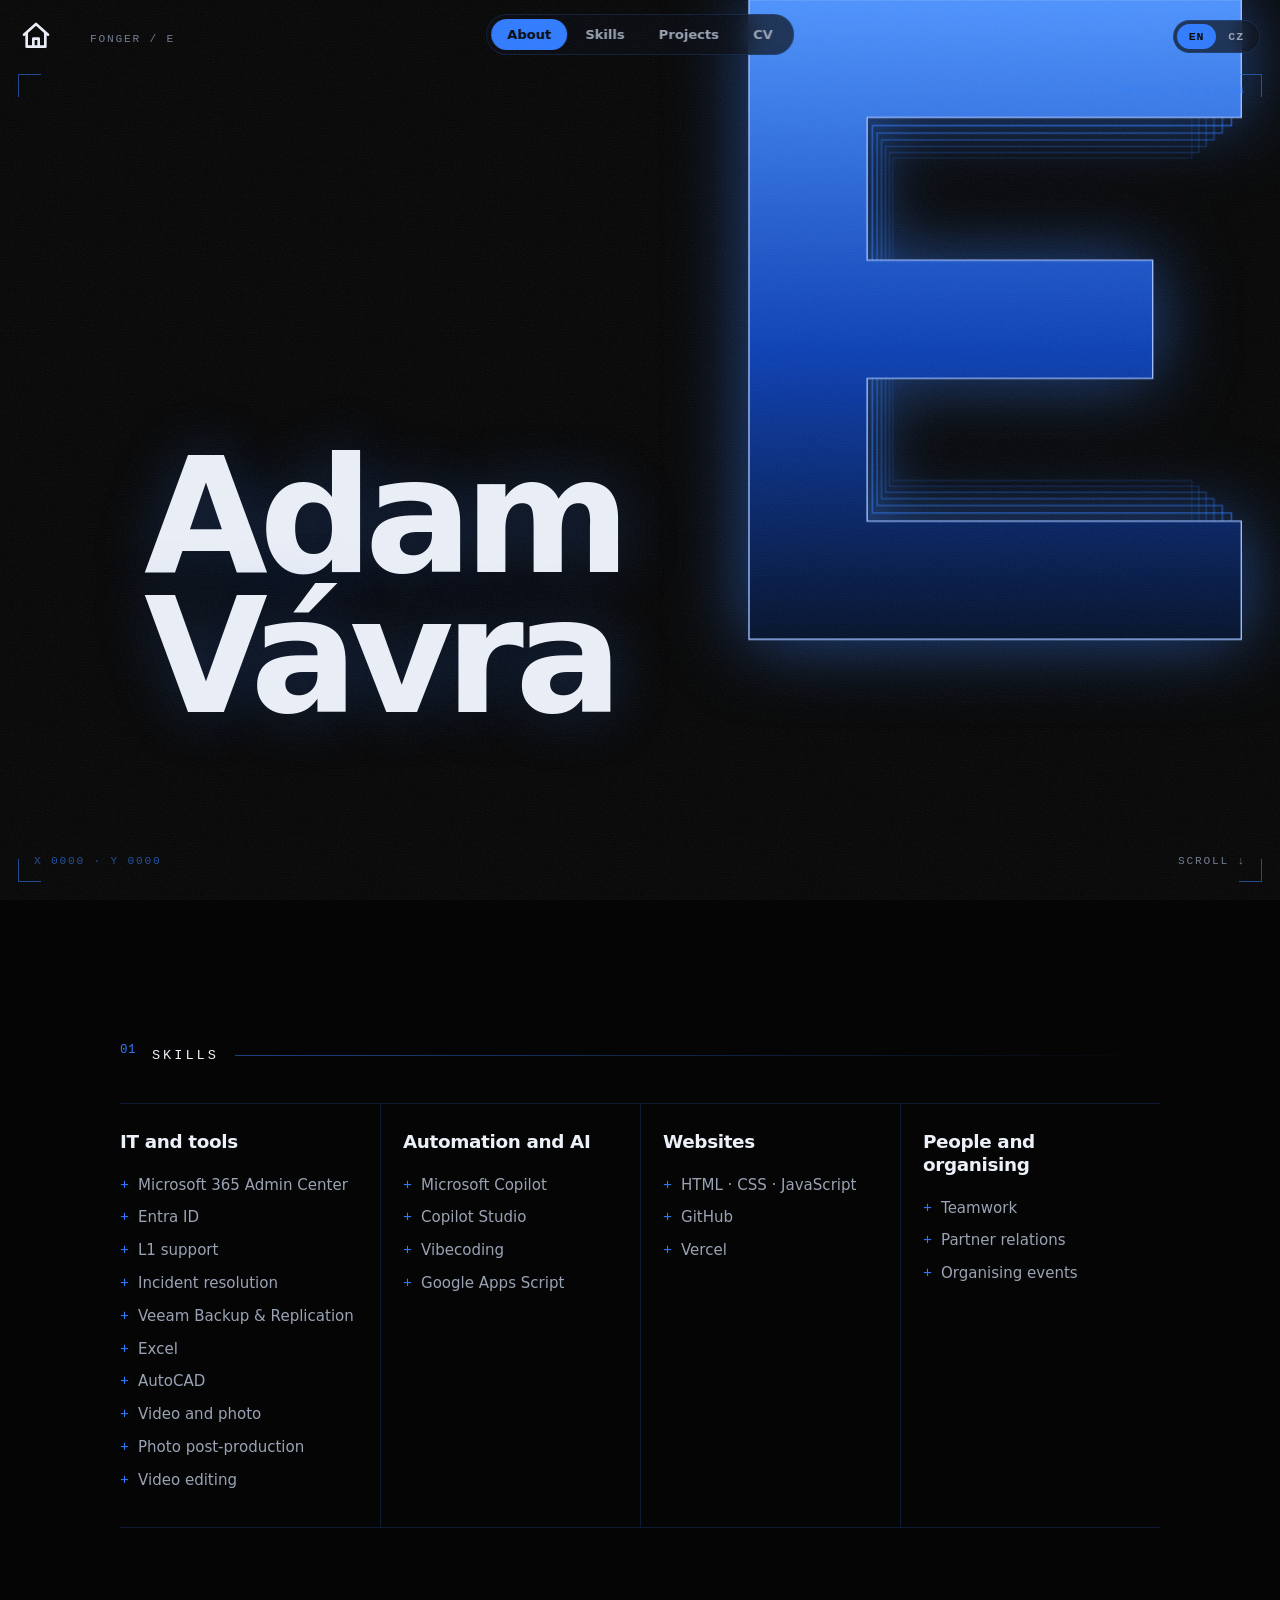
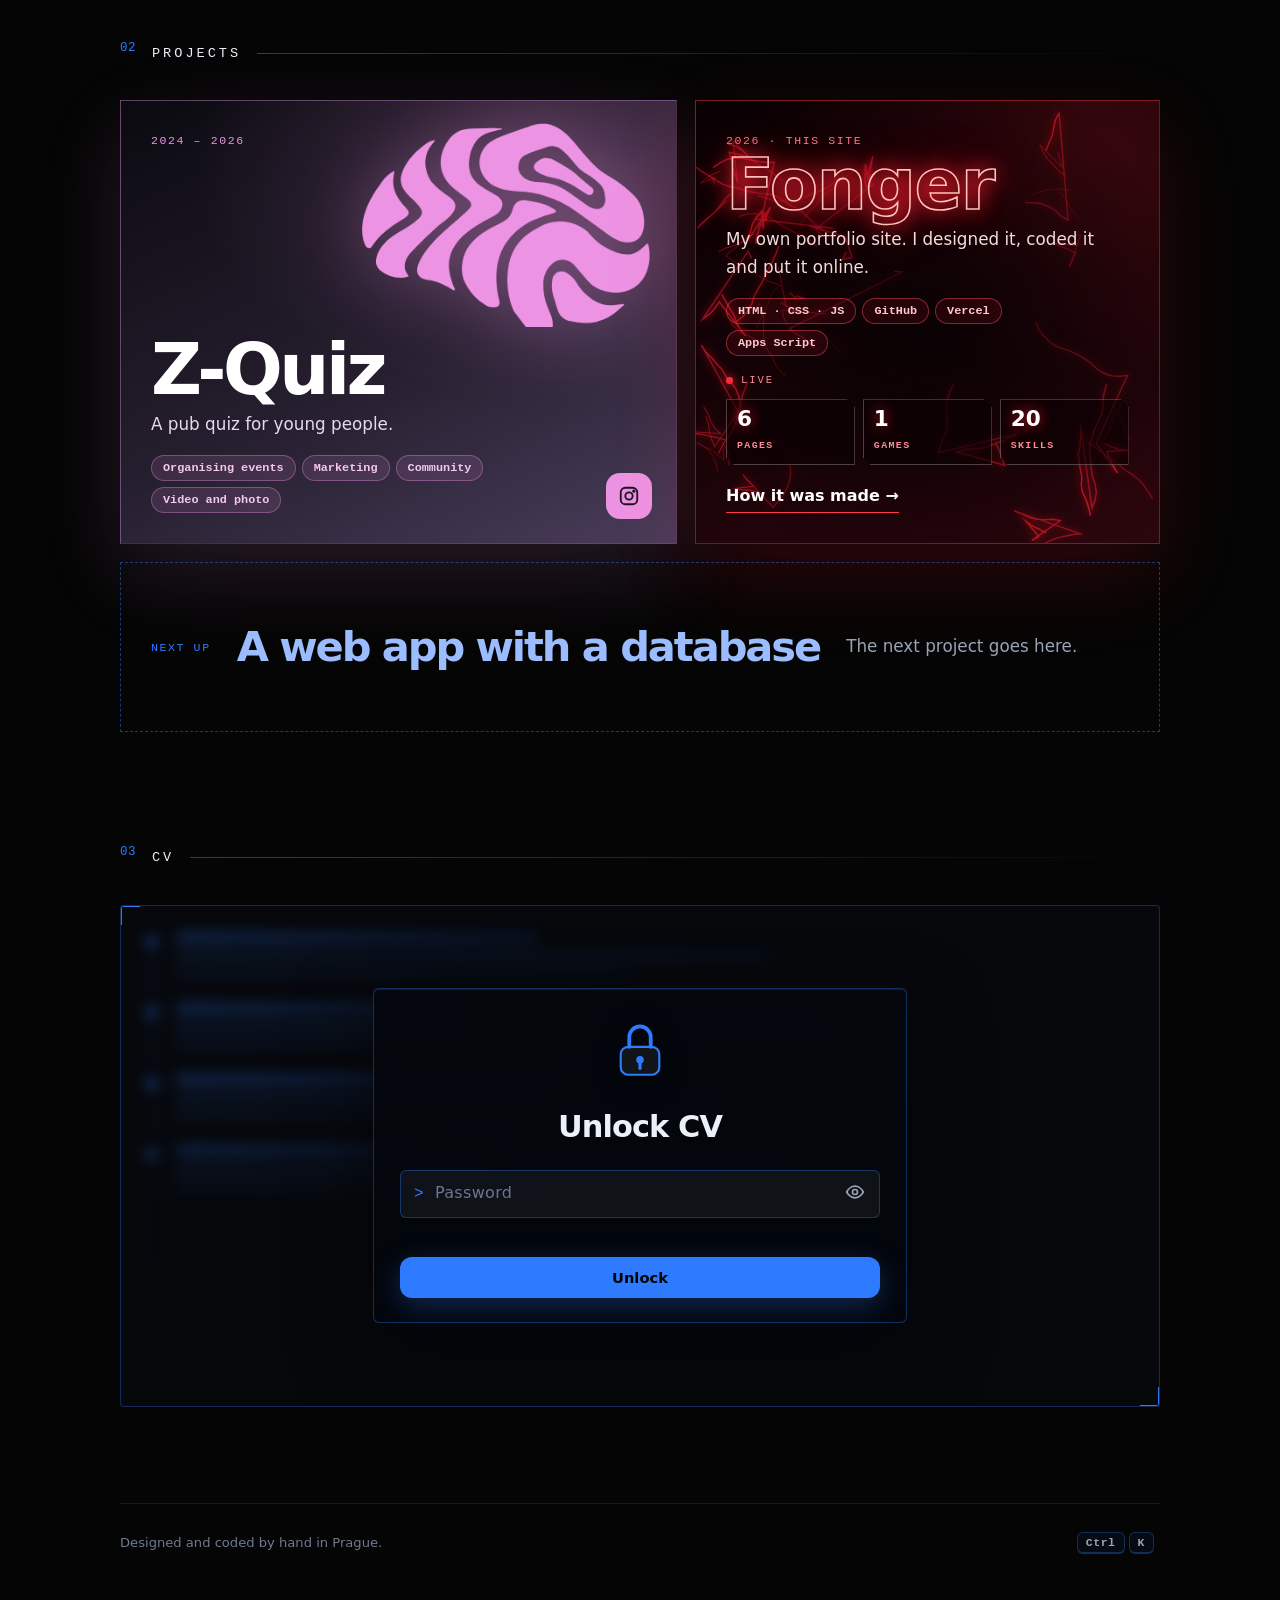
==== experience.html @ 76da3774 "Add files via upload" ====
<!DOCTYPE html>
<html lang="en" data-lang="en" data-title-en="Experience | Fonger" data-title-cs="Zkušenosti | Fonger">
<head>
  <meta charset="UTF-8">
  <meta name="viewport" content="width=device-width, initial-scale=1, viewport-fit=cover">
  <title>Experience | Fonger</title>
  <meta name="description" content="Adam Vávra: automation, websites and web apps.">
  <meta name="theme-color" content="#050505">
  <link rel="stylesheet" href="style.css">
  <link rel="stylesheet" href="experience.css">
  <link rel="stylesheet" href="home.css">
  <link rel="expect" href="#mark" blocking="render">
  <link rel="prefetch" href="project-fonger.html">
  <script src="transition.js"></script>
  <script>document.documentElement.classList.add('js');</script>
</head>
<body class="exp">
  <canvas id="bg" aria-hidden="true"></canvas>
  <div class="scan" aria-hidden="true"></div>
  <div class="cursor" id="cur" aria-hidden="true"></div>

  <!-- Značka vlevo nahoře: zpočátku domeček, po příchodu z hlavní stránky písmeno E -->
  <a class="home" id="mark" href="index.html" aria-label="Zpět na hlavní stránku">
    <svg viewBox="0 0 24 24" fill="none" stroke="currentColor" stroke-width="2" stroke-linecap="round" stroke-linejoin="round">
      <path d="M3 11l9-8 9 8"/>
      <path d="M5 10v10h14V10"/>
      <path d="M10 20v-6h4v6"/>
    </svg>
  </a>

  <div class="progress" id="progress"></div>

  <div class="lang" role="group" aria-label="Language / Jazyk">
    <button type="button" data-l="en" aria-pressed="true">EN</button>
    <button type="button" data-l="cs" aria-pressed="false">CZ</button>
  </div>

  <nav class="snav" aria-label="Sections">
    <a href="#about" class="on"><span lang="en">About</span><span lang="cs">O mně</span></a>
    <a href="#skills"><span lang="en">Skills</span><span lang="cs">Dovednosti</span></a>
    <a href="#projects"><span lang="en">Projects</span><span lang="cs">Projekty</span></a>
    <a href="#vault">CV</a>
  </nav>

  <!-- ===== Úvod na celou šířku ===== -->
  <header class="hero" id="about">
    <div class="E" id="E" aria-hidden="true">
      <svg class="f" viewBox="0 0 100 130"><defs><linearGradient id="eg" x1="0" y1="0" x2="0" y2="1"><stop offset="0" style="stop-color:var(--e1)"/><stop offset=".55" style="stop-color:var(--e2)"/><stop offset="1" style="stop-color:var(--e3)"/></linearGradient></defs><path d="M0 0H100V24H24V53H82V77H24V106H100V130H0Z"/></svg>
    </div>
    <i class="cn"></i><i class="cn"></i><i class="cn"></i><i class="cn"></i>
    <span class="hud mono t-l">FONGER / E</span>
    <span class="hud mono t-r" id="clock">PRAHA</span>
    <span class="hud mono b-l" id="coords">X 0000 · Y 0000</span>
    <span class="hud mono b-r"><span lang="en">scroll</span><span lang="cs">scroll</span> ↓</span>

    <div class="hero-text">
      <h1 class="name" id="name" aria-label="Adam Vávra">Adam Vávra</h1>
      <p class="say" id="say"><span lang="en">Getting into websites and web apps.</span><span lang="cs">Moje cesta k tvorbě webů a webových aplikací.</span></p>
    </div>
  </header>

  <main class="wrap">

    <!-- ===== Dovednosti ===== -->
    <section id="skills">
      <div class="sec-h rv"><span class="mono">01</span><h2 data-decode><span lang="en">Skills</span><span lang="cs">Dovednosti</span></h2></div>
      <div class="mods" id="mods">
        <article class="mod rv" data-g="it">
          <h3><span lang="en">IT and tools</span><span lang="cs">IT a nástroje</span></h3>
          <ul><li data-s="m365" tabindex="0" role="button">Microsoft 365 Admin Center</li><li data-s="entra" tabindex="0" role="button">Entra ID</li><li data-s="l1" tabindex="0" role="button"><span lang="en">L1 support</span><span lang="cs">Podpora L1</span></li><li data-s="incidents" tabindex="0" role="button"><span lang="en">Incident resolution</span><span lang="cs">Řešení incidentů</span></li><li data-s="veeam" tabindex="0" role="button">Veeam Backup &amp; Replication</li><li data-s="excel" tabindex="0" role="button">Excel</li><li data-s="autocad" tabindex="0" role="button">AutoCAD</li><li data-s="video" tabindex="0" role="button"><span lang="en">Video and photo</span><span lang="cs">Video a foto</span></li><li data-s="video" tabindex="0" role="button"><span lang="en">Photo post-production</span><span lang="cs">Postprodukce fotek</span></li><li data-s="video" tabindex="0" role="button"><span lang="en">Video editing</span><span lang="cs">Střih videí</span></li></ul>
        </article>
        <article class="mod rv" style="--d:.06s" data-g="auto">
          <h3><span lang="en">Automation and AI</span><span lang="cs">Automatizace a AI</span></h3>
          <ul><li data-s="copilot" tabindex="0" role="button">Microsoft Copilot</li><li data-s="studio" tabindex="0" role="button">Copilot Studio</li><li data-s="vibe" tabindex="0" role="button">Vibecoding</li><li data-s="gas" tabindex="0" role="button">Google Apps Script</li></ul>
        </article>
        <article class="mod rv" style="--d:.12s" data-g="web">
          <h3><span lang="en">Websites</span><span lang="cs">Weby</span></h3>
          <ul><li data-s="web" tabindex="0" role="button">HTML · CSS · JavaScript</li><li data-s="github" tabindex="0" role="button">GitHub</li><li data-s="vercel" tabindex="0" role="button">Vercel</li></ul>
        </article>
        <article class="mod rv" style="--d:.18s" data-g="people">
          <h3><span lang="en">People and organising</span><span lang="cs">Lidé a organizace</span></h3>
          <ul><li data-s="team" tabindex="0" role="button"><span lang="en">Teamwork</span><span lang="cs">Týmová spolupráce</span></li><li data-s="partners" tabindex="0" role="button"><span lang="en">Partner relations</span><span lang="cs">Jednání s partnery</span></li><li data-s="events" tabindex="0" role="button"><span lang="en">Organising events</span><span lang="cs">Organizace akcí</span></li></ul>
        </article>
      </div>
      <p class="lit-bar mono" id="litBar" hidden><span id="litName"></span> <button type="button" id="litOff"><span lang="en">clear</span><span lang="cs">zrušit</span></button></p>
    </section>

    <!-- ===== Projekty ===== -->
    <section id="projects">
      <div class="sec-h rv"><span class="mono">02</span><h2 data-decode><span lang="en">Projects</span><span lang="cs">Projekty</span></h2></div>
      <div class="tiles">

        <article class="tile zq rv" data-tilt data-s="team people events video">
          <img class="zq-brain" src="zq-brain.png" width="329" height="232" alt="" aria-hidden="true">
          <span class="tag mono">2024 – 2026</span>
          <h3>Z-Quiz</h3>
          <p><span lang="en">A pub quiz for young people.</span><span lang="cs">Pub kvíz pro mladé.</span></p>
          <ul class="mini"><li><span lang="en">Organising events</span><span lang="cs">Pořádání akcí</span></li><li>Marketing</li><li><span lang="en">Community</span><span lang="cs">Komunita</span></li><li><span lang="en">Video and photo</span><span lang="cs">Video a foto</span></li></ul>
          <a class="ig" href="https://www.instagram.com/z__quiz" target="_blank" rel="noopener" aria-label="Instagram @z__quiz">
            <svg viewBox="0 0 24 24" fill="none" stroke="currentColor" stroke-width="2" stroke-linecap="round" stroke-linejoin="round" aria-hidden="true"><rect x="3" y="3" width="18" height="18" rx="5"/><circle cx="12" cy="12" r="4"/><circle cx="17.3" cy="6.7" r=".8" fill="currentColor"/></svg>
          </a>
        </article>

        <article class="tile fg rv" style="--d:.08s" data-tilt data-s="vibe web github vercel gas">
          <span class="tag mono">2026 · <span lang="en">This site</span><span lang="cs">Tenhle web</span></span>
          <h3>Fonger</h3>
          <p><span lang="en">My own portfolio site. I designed it, coded it and put it online.</span><span lang="cs">Můj vlastní portfolio web. Navrhl jsem ho, napsal a nasadil sám.</span></p>
          <ul class="mini lite"><li>HTML · CSS · JS</li><li>GitHub</li><li>Vercel</li><li>Apps Script</li></ul>
          <div class="lv mono">live</div>
          <div class="stats" id="stats">
            <div><b data-n="6">6</b><span><span lang="en">pages</span><span lang="cs">stránky</span></span></div>
            <div><b data-n="1">1</b><span><span lang="en">games</span><span lang="cs">hry</span></span></div>
            <div><b id="st-skills" data-n="0">0</b><span><span lang="en">skills</span><span lang="cs">dovednosti</span></span></div>
          </div>
          <div class="links">
            <a href="project-fonger.html"><span lang="en">How it was made</span><span lang="cs">Jak vznikl</span> →</a>
          </div>
        </article>

        <article class="tile next rv" style="--d:.14s" id="next">
          <span class="tag mono"><span lang="en">Next up</span><span lang="cs">Další na řadě</span></span>
          <h3 class="roll" id="roll" aria-live="off">…</h3>
          <p><span lang="en">The next project goes here.</span><span lang="cs">Tady bude další projekt.</span></p>
        </article>
      </div>
    </section>

    <!-- ===== Praxe a vzdělání (zamčeno) ===== -->
    <section id="vault">
      <div class="sec-h rv"><span class="mono">03</span><h2 data-decode>CV</h2></div>
      <div class="vault-wrap">
        <div class="locked rv" id="locked">
          <div class="ghost" aria-hidden="true">
            <div class="g-row"><b style="width:38%"></b><b style="width:62%"></b><b style="width:48%"></b></div>
            <div class="g-row"><b style="width:30%"></b><b style="width:70%"></b><b style="width:55%"></b></div>
            <div class="g-row"><b style="width:42%"></b><b style="width:58%"></b><b style="width:36%"></b></div>
            <div class="g-row"><b style="width:34%"></b><b style="width:66%"></b><b style="width:50%"></b></div>
          </div>

          <form class="gate" id="gate" autocomplete="off">
            <svg class="lock" id="lock" viewBox="0 0 48 56" aria-hidden="true">
              <path class="shackle" d="M14 26V17a10 10 0 0 1 20 0v9" fill="none" stroke="currentColor" stroke-width="3.5" stroke-linecap="round"/>
              <rect x="6" y="26" width="36" height="26" rx="7" fill="rgba(255,255,255,.06)" stroke="currentColor" stroke-width="2"/>
              <circle cx="24" cy="38" r="3.5" fill="currentColor"/>
              <path d="M24 40v6" stroke="currentColor" stroke-width="3" stroke-linecap="round"/>
            </svg>
            <h3><span lang="en">Unlock CV</span><span lang="cs">Odemknout CV</span></h3>
            <div class="field">
              <span class="prompt mono" aria-hidden="true">&gt;</span>
              <label for="pw" style="position:absolute;left:-9999px"><span lang="en">Password</span><span lang="cs">Heslo</span></label>
              <input id="pw" name="pw" type="password" autocapitalize="off" autocorrect="off" spellcheck="false" placeholder="Password" data-ph-en="Password" data-ph-cs="Heslo" required>
              <button class="eye" id="eye" type="button" aria-label="Show password">
                <svg viewBox="0 0 24 24" fill="none" stroke="currentColor" stroke-width="2" stroke-linecap="round" stroke-linejoin="round"><path d="M2 12s3.6-7 10-7 10 7 10 7-3.6 7-10 7S2 12 2 12z"/><circle cx="12" cy="12" r="3"/></svg>
              </button>
            </div>
            <p class="err" id="err" role="alert" aria-live="assertive"></p>
            <button class="btn primary" id="go" type="submit"><span><span lang="en">Unlock</span><span lang="cs">Odemknout</span></span></button>
            <pre class="stream mono" id="stream" aria-hidden="true"></pre>
          </form>
        </div>
        <div id="open" hidden></div>
      </div>
    </section>

    <footer>
      <span><span lang="en">Designed and coded by hand in Prague.</span><span lang="cs">Navrženo a napsáno ručně v Praze.</span></span>
      <button class="kbd-hint mono" id="palOpen" type="button" aria-label="Command menu"><kbd>Ctrl</kbd><kbd>K</kbd></button>
    </footer>
  </main>

  <!-- Příkazová paleta (Ctrl+K nebo /) -->
  <div class="pal" id="pal" hidden role="dialog" aria-modal="true" aria-label="Command menu">
    <div class="pal-box">
      <div class="pal-in"><span class="mono">&gt;</span><input id="palIn" type="text" autocomplete="off" spellcheck="false" placeholder="Type a command…" data-ph-en="Type a command…" data-ph-cs="Napiš příkaz…"><kbd>esc</kbd></div>
      <ul id="palList" role="listbox"></ul>
    </div>
  </div>
  <div class="toast" id="toast" role="status" aria-live="polite"></div>

  <script src="experience.js"></script>
  <script src="vault.js"></script>
  <script src="home.js"></script>
</body>
</html>
---- style.css ----
/* Barvy celého webu. Změníš je tady a změní se na všech stránkách */
:root {
  --bg: #060606;        /* téměř černé pozadí */
  --bg-2: #1a0b0d;      /* tmavě rudý střed pozadí */
  --ink: #e9e6e4;       /* hlavní barva textu: teplá šedobílá */
  --ink-2: #2a2426;     /* tmavá šedá (stíny) */
  --accent: #ffffff;    /* nejsvětlejší odstín pro odkazy a zvýraznění */

  /* Barva značky (písmene) vlevo nahoře na podstránkách. Každá stránka si ji přepíše:
     url(#fx-red) červená, url(#fx-pink) růžová, url(#fx-blue) modrá */
  --mark-fill: url(#fx-red);
  --mark-glow: 255, 60, 60;
  --mark-edge: #3a0509;
  --gl-hue: 0deg;       /* o kolik se při glitch přechodu posune odstín */
}

/* Zapne plynulé přechody mezi stránkami (kdo má vypnuté animace, nic neuvidí) */
@media (prefers-reduced-motion: no-preference) {
  @view-transition {
    navigation: auto;
  }
}

body {
  margin: 0;
  min-height: 100vh;
  display: grid;
  place-items: center;
  background-color: var(--bg);
  background-image: radial-gradient(circle at 50% 40%, var(--bg-2), var(--bg) 70%);
  color: var(--ink);
  font-family: system-ui, sans-serif;
  text-align: center;
}

/* ---------- Pozadí: mráčky ve čtyřech vrstvách (vloží je transition.js) ---------- */
.mist {
  position: fixed;
  inset: 0;
  z-index: -1;
  overflow: hidden;
  pointer-events: none;
}

/* Jedna vrstva je dvakrát tak široká než obrazovka a plave zleva doprava.
   Uvnitř jsou dvě stejné poloviny, takže se pohyb nikdy nepřetrhne. */
.mist .layer {
  position: absolute;
  top: 0;
  left: 0;
  width: 200vw;
  height: 100%;
  opacity: var(--o);                  /* průhlednost celé vrstvy */
  will-change: transform;
  animation: slide var(--t) linear infinite;
}

.mist .set {
  position: absolute;
  top: 0;
  width: 100vw;
  height: 100%;
}
.mist .set:nth-child(1) { left: 0; }
.mist .set:nth-child(2) { left: 100vw; }

@keyframes slide {
  from { transform: translateX(-100vw); }
  to   { transform: translateX(0); }
}

/* Jeden mráček. Polohu, velikost a odstín mu nastaví transition.js */
.mist .cloud {
  position: absolute;
  left: var(--x);
  top: var(--y);
  width: var(--w);
  height: auto;
  overflow: visible;
  stroke-width: var(--sw, 1);         /* tloušťka obrysu */
  stroke-opacity: 0.8;
}

/* Pět odstínů jedné ocelové šedomodré */
.mist .cloud.c0 { fill: url(#cg0); stroke: #c9d3ea; }
.mist .cloud.c1 { fill: url(#cg1); stroke: #9fb4d9; }
.mist .cloud.c2 { fill: url(#cg2); stroke: #8aa0c8; }
.mist .cloud.c3 { fill: url(#cg3); stroke: #b4c0dc; }
.mist .cloud.c4 { fill: url(#cg4); stroke: #7e92bd; }

/* Ztmavení okrajů, ať pozornost zůstane uprostřed */
.mist::after {
  content: "";
  position: absolute;
  inset: 0;
  background: radial-gradient(ellipse at 50% 45%, transparent 30%, rgba(2, 4, 10, 0.65) 100%);
}

/* Jemné zrno přes celý web, to dělá matný dojem */
body::before {
  content: "";
  position: fixed;
  inset: 0;
  z-index: 100;
  pointer-events: none;
  opacity: 0.08;
  background-image: url("data:image/svg+xml,%3Csvg xmlns='http://www.w3.org/2000/svg' width='220' height='220'%3E%3Cfilter id='n'%3E%3CfeTurbulence type='fractalNoise' baseFrequency='.85' numOctaves='2' stitchTiles='stitch'/%3E%3CfeColorMatrix type='saturate' values='0'/%3E%3C/filter%3E%3Crect width='100%25' height='100%25' filter='url(%23n)'/%3E%3C/svg%3E");
}

@keyframes fadeIn {
  from { opacity: 0; }
  to   { opacity: 1; }
}

/* Nadpisy: stříbrný chromový přechod s jemným stínem */
.riso {
  background-image: linear-gradient(180deg, #ffffff 0%, #c4c8d8 50%, #6f7590 100%);
  -webkit-background-clip: text;
  background-clip: text;
  color: transparent;
  filter: drop-shadow(0 0.12em 0.18em rgba(0, 0, 0, 0.6));
}

/* Značka vlevo nahoře na podstránkách. Zpočátku domeček,
   po příchodu z hlavní stránky písmeno, které jsi kliknul */
.home {
  position: fixed;
  top: 20px;
  left: 20px;
  z-index: 10;
  display: block;
  width: 32px;
  height: 32px;
  color: var(--ink);
  transition: transform 0.2s ease, color 0.2s ease;
  view-transition-name: letter;      /* díky tomu se písmeno z hlavní stránky přesune sem */
}

.home.is-letter {
  width: 28px;
  height: 40px;
  filter: drop-shadow(0 0 8px rgba(var(--mark-glow), 0.55));
}

.home:hover,
.home:focus-visible {
  color: var(--accent);
  transform: scale(1.12);
  outline: none;
}

.home svg {
  display: block;
  width: 100%;
  height: 100%;
  overflow: visible;
}

/* Z domečku se stane stejné 3D písmeno jako na hlavní stránce, v barvě té stránky */
.home.is-letter svg {
  fill: none;
  stroke: none;
  /* tvrdé stíny dolů doprava = tloušťka písmene */
  filter: drop-shadow(1px 1px 0 var(--mark-edge)) drop-shadow(2px 2px 0 var(--mark-edge)) drop-shadow(3px 3px 0 #000);
}

.home.is-letter path {
  fill: var(--mark-fill, url(#fx-red));
  stroke: rgba(255, 255, 255, 0.55);
  stroke-width: 1px;
  vector-effect: non-scaling-stroke;
}

/* Jak se přechody animují */
::view-transition-old(root),
::view-transition-new(root) {
  animation-duration: 0.45s;
  animation-timing-function: ease;
}

::view-transition-group(letter) {
  animation-duration: 0.75s;
  animation-timing-function: cubic-bezier(0.65, 0, 0.2, 1);
}

/* ---------- Glitch jen kolem písmene, které letí do rohu ----------
   Písmeno nejdřív chvíli "glitchuje" na místě (červená přeblikává do barvy cíle,
   kolem jsou posunuté barevné okraje a pruhy), pak odletí do rohu. Zbytek stránky se nehýbe. */
@media (prefers-reduced-motion: no-preference) {
    /* Stránka se prolne až po glitchi písmene, ať se glitch neodehrává přes obsah nové stránky */
  html[data-vt="game"]::view-transition-old(root),
  html[data-vt="game"]::view-transition-new(root),
  html[data-vt="experience"]::view-transition-old(root),
  html[data-vt="experience"]::view-transition-new(root) {
    animation-delay: 0.5s;
    animation-fill-mode: both;
  }
  html[data-vt="game"]::view-transition-group(letter),
  html[data-vt="experience"]::view-transition-group(letter) {
    animation-duration: 0.75s;
    animation-delay: 0.5s;
  }
  html[data-vt="game"]::view-transition-image-pair(letter),
  html[data-vt="experience"]::view-transition-image-pair(letter) {
    animation: gl-pair 1.25s step-end both;
  }
  html[data-vt="game"]::view-transition-old(letter),
  html[data-vt="experience"]::view-transition-old(letter) {
    animation: gl-old 1.25s step-end both;
    mix-blend-mode: normal;
  }
  html[data-vt="game"]::view-transition-new(letter),
  html[data-vt="experience"]::view-transition-new(letter) {
    animation: gl-new 1.25s step-end both;
    mix-blend-mode: normal;
  }
}

/* Chvění, pruhy a rozdělené barvy (azurová + purpurová) okolo písmene */
@keyframes gl-pair {
  0%   { transform: none; filter: none; clip-path: none; }
  4%   { transform: translate(-14px, 2px); clip-path: inset(0 0 55% 0);
         filter: drop-shadow(11px 0 0 rgba(0,255,255,.85)) drop-shadow(-11px 0 0 rgba(255,0,110,.85)); }
  9%   { transform: translate(16px, -3px); clip-path: inset(38% 0 20% 0);
         filter: drop-shadow(-12px 0 0 rgba(0,255,255,.85)) drop-shadow(12px 0 0 rgba(255,0,110,.85)); }
  14%  { transform: translate(-10px, 0); clip-path: inset(70% 0 0 0);
         filter: drop-shadow(9px 0 0 rgba(0,255,255,.85)) drop-shadow(-9px 0 0 rgba(255,0,110,.85)); }
  19%  { transform: translate(12px, 2px) skewX(-9deg); clip-path: none;
         filter: drop-shadow(-10px 0 0 rgba(0,255,255,.8)) drop-shadow(10px 0 0 rgba(255,0,110,.8)); }
  25%  { transform: translate(-8px, -2px); clip-path: inset(0 0 0 42%);
         filter: drop-shadow(8px 0 0 rgba(0,255,255,.8)) drop-shadow(-8px 0 0 rgba(255,0,110,.8)); }
  31%  { transform: translate(7px, 1px); clip-path: inset(20% 0 48% 0);
         filter: drop-shadow(-8px 0 0 rgba(0,255,255,.75)) drop-shadow(8px 0 0 rgba(255,0,110,.75)); }
  38%  { transform: translate(-5px, 0); clip-path: none;
         filter: drop-shadow(6px 0 0 rgba(0,255,255,.7)) drop-shadow(-6px 0 0 rgba(255,0,110,.7)); }
  46%  { transform: translate(4px, 0); clip-path: inset(55% 0 0 0);
         filter: drop-shadow(-5px 0 0 rgba(0,255,255,.6)) drop-shadow(5px 0 0 rgba(255,0,110,.6)); }
  55%  { transform: none; clip-path: none;
         filter: drop-shadow(4px 0 0 rgba(0,255,255,.5)) drop-shadow(-4px 0 0 rgba(255,0,110,.5)); }
  75%  { transform: none; filter: drop-shadow(2px 0 0 rgba(0,255,255,.35)) drop-shadow(-2px 0 0 rgba(255,0,110,.35)); }
  100% { transform: none; filter: none; clip-path: none; }
}

/* Barva uvnitř písmene přeskakuje mezi červenou (stará) a cílovou (nová) a nakonec zůstane cílová */
@keyframes gl-old {
  0%   { opacity: 1; }
  8%   { opacity: 0; }
  16%  { opacity: 1; }
  24%  { opacity: 0; }
  32%  { opacity: 1; }
  38%  { opacity: 0; }
  100% { opacity: 0; }
}

@keyframes gl-new {
  0%   { opacity: 0; }
  8%   { opacity: 1; }
  16%  { opacity: 0; }
  24%  { opacity: 1; }
  32%  { opacity: 0; }
  38%  { opacity: 1; }
  100% { opacity: 1; }
}

/* Kdo má v systému vypnuté animace, nic se nehýbe (mráčky stojí na svých místech) */
@media (prefers-reduced-motion: reduce) {
  *, *::before, *::after {
    animation-duration: 0.01ms !important;
    animation-delay: 0s !important;
    transition-duration: 0.01ms !important;
  }

  .mist .layer {
    animation: none !important;
    transform: translateX(-100vw);
  }
}

/* G: starý (červený) snímek přeblikává do růžové, malé nové písmeno se objeví až při letu */
@keyframes gl-old-g {
  0%   { opacity: 1; filter: none; }
  8%   { opacity: 1; filter: hue-rotate(-38deg) saturate(1.3); }
  16%  { opacity: 1; filter: none; }
  24%  { opacity: 1; filter: hue-rotate(-38deg) saturate(1.3); }
  32%  { opacity: 1; filter: none; }
  40%  { opacity: 1; filter: hue-rotate(-38deg) saturate(1.3); }
  75%  { opacity: 1; filter: hue-rotate(-38deg) saturate(1.3); }
  100% { opacity: 0; filter: hue-rotate(-38deg) saturate(1.3); }
}
@keyframes gl-new-g {
  0%   { opacity: 0; }
  75%  { opacity: 1; }
  100% { opacity: 1; }
}
@media (prefers-reduced-motion: no-preference) {
  html[data-vt="game"]::view-transition-old(letter) { animation: gl-old-g 1.25s step-end both; }
  html[data-vt="game"]::view-transition-new(letter) { animation: gl-new-g 1.25s step-end both; }
}
---- experience.css ----
/* ==========================================================
   experience.css: společný vzhled stránky Experience
   a jejích podstránek. Barvy (--bg, --ink, --accent)
   zůstávají ve style.css, tady jsou jen věci navíc.
   ========================================================== */

/* ---------- Základ ---------- */
body.exp {
  display: block;
  place-items: normal;
  text-align: left;
  line-height: 1.65;
  -webkit-font-smoothing: antialiased;
  background-attachment: fixed;
}
html { background: var(--bg); scroll-behavior: smooth; }
@media (prefers-reduced-motion: reduce) { html { scroll-behavior: auto; } }

:root {
  --muted: #9aa4bd;
  --faint: #7f8aa6;
  --line: rgba(190, 205, 240, 0.14);
  --glass: rgba(16, 22, 36, 0.62);
  --blue: #b9c8ff;
  --green: #8fe3b0;
  --rose: #ff9fb6;
  --mono: ui-monospace, "SF Mono", "Cascadia Mono", Menlo, Consolas, monospace;
}

/* Přepínač jazyka schová druhý jazyk */
html[data-lang="en"] [lang="cs"],
html[data-lang="cs"] [lang="en"] { display: none !important; }
[hidden] { display: none !important; }

.wrap { max-width: 1040px; margin: 0 auto; padding: 112px 24px 72px; }
.wrap.narrow { max-width: 860px; padding-top: 104px; }
.mono { font-family: var(--mono); letter-spacing: 0.04em; }
a { color: var(--accent); }
:focus-visible { outline: 2px solid var(--blue); outline-offset: 3px; border-radius: 6px; }

@media (max-width: 900px) { .wrap { padding-top: 132px; } .wrap.narrow { padding-top: 96px; } }
@media (max-width: 560px) { .wrap { padding-left: 18px; padding-right: 18px; } }

/* ---------- Horní lišta: ukazatel čtení, jazyk, navigace ---------- */
.progress {
  position: fixed; inset: 0 0 auto 0; height: 2px; z-index: 50;
  transform-origin: 0 50%; transform: scaleX(0);
  background: linear-gradient(90deg, #8fd3ff, #b9a4ff, #ff9fd2);
}
.lang {
  position: fixed; top: 20px; right: 20px; z-index: 30; display: flex; padding: 3px; border-radius: 999px;
  background: var(--glass); border: 1px solid var(--line);
  backdrop-filter: blur(10px); -webkit-backdrop-filter: blur(10px);
}
.lang button {
  font: 600 0.72rem var(--mono); letter-spacing: 0.08em; color: var(--muted); background: none; border: 0;
  cursor: pointer; padding: 6px 12px; border-radius: 999px; transition: color .2s, background .2s;
}
.lang button[aria-pressed="true"] { color: #0a0e18; background: #e8ecf8; }

.snav {
  position: fixed; top: 14px; left: 50%; transform: translateX(-50%); z-index: 30;
  display: flex; gap: 2px; padding: 4px; border-radius: 999px;
  background: var(--glass); border: 1px solid var(--line);
  backdrop-filter: blur(12px); -webkit-backdrop-filter: blur(12px);
}
.snav a {
  font: 600 .82rem system-ui, sans-serif; color: var(--muted); text-decoration: none; white-space: nowrap;
  padding: 8px 16px; border-radius: 999px; transition: color .2s, background .2s;
}
.snav a:hover { color: #fff; }
.snav a.on { color: #0a0e18; background: #e8ecf8; }
@media (max-width: 900px) {
  .snav { top: 66px; max-width: calc(100% - 28px); overflow-x: auto; scrollbar-width: none; }
  .snav::-webkit-scrollbar { display: none; }
  .snav a { padding: 7px 14px; font-size: .8rem; }
}

/* Odkaz zpět na podstránkách */
.crumb { display: inline-flex; align-items: center; gap: 8px; margin-bottom: 28px; color: var(--muted); text-decoration: none; font: 600 .85rem system-ui, sans-serif; }
.crumb:hover { color: #fff; }

/* ---------- Odhalení při scrollu ---------- */
.js .rv { opacity: 0; transform: translateY(18px); transition: opacity .7s ease, transform .7s cubic-bezier(.2,.7,.2,1); transition-delay: var(--d, 0s); }
.js .rv.in { opacity: 1; transform: none; }
@media (prefers-reduced-motion: reduce) { .js .rv { opacity: 1; transform: none; transition: none; } }

/* ---------- Karty ---------- */
.card {
  position: relative; background: var(--glass); border-radius: 18px; padding: 24px; overflow: hidden;
  backdrop-filter: blur(10px); -webkit-backdrop-filter: blur(10px);
}
.card::before {
  content: ""; position: absolute; inset: 0; border-radius: inherit; padding: 1px; pointer-events: none;
  background: linear-gradient(140deg, rgba(255,255,255,.28), rgba(255,255,255,.05) 40%, rgba(150,180,255,.18) 75%, rgba(255,160,210,.16));
  -webkit-mask: linear-gradient(#000 0 0) content-box, linear-gradient(#000 0 0);
  -webkit-mask-composite: xor;
  mask: linear-gradient(#000 0 0) content-box, linear-gradient(#000 0 0);
  mask-composite: exclude;
}
.card::after {
  content: ""; position: absolute; inset: 0; pointer-events: none; opacity: 0; transition: opacity .3s;
  background: radial-gradient(260px circle at var(--mx, 50%) var(--my, 0%), rgba(190,210,255,.12), transparent 70%);
}
.card:hover::after { opacity: 1; }

/* ---------- Tlačítka a štítky ---------- */
.btn {
  display: inline-flex; align-items: center; justify-content: center; gap: 9px; cursor: pointer;
  font: 700 .92rem system-ui, sans-serif; padding: 12px 22px; border-radius: 12px; text-decoration: none;
  color: var(--ink); background: rgba(255,255,255,.05); border: 1px solid rgba(190,205,240,.25);
  transition: transform .18s ease, background .2s, border-color .2s, box-shadow .2s;
}
.btn svg { width: 17px; height: 17px; }
.btn:hover { transform: translateY(-2px); background: rgba(255,255,255,.1); border-color: rgba(220,230,255,.5); }
.btn.primary { color: #0a0e18; border: 0; background: linear-gradient(180deg, #fff, #c9cde0); box-shadow: 0 8px 26px rgba(160,180,255,.2); }
.btn.primary:hover { background: linear-gradient(180deg, #fff, #dbe0f1); box-shadow: 0 12px 34px rgba(160,180,255,.32); }
.btn[disabled] { opacity: .6; cursor: progress; transform: none; }
.cta { display: flex; flex-wrap: wrap; gap: 12px; margin-top: 30px; }

.chips { display: flex; flex-wrap: wrap; gap: 6px; margin: 0; padding: 0; list-style: none; }
.chip {
  font: 500 .76rem var(--mono); letter-spacing: .02em; color: #cdd4e8; padding: 5px 11px; border-radius: 999px;
  background: rgba(190,205,240,.08); border: 1px solid rgba(190,205,240,.14);
}

/* ---------- Úvod (hero) ---------- */
.hero { display: grid; grid-template-columns: minmax(0, 1.5fr) minmax(0, 1fr); gap: 40px; align-items: end; padding-bottom: 8px; }
.status { display: inline-flex; align-items: center; gap: 10px; margin: 0 0 20px; padding: 6px 14px 6px 12px; border-radius: 999px; font-size: .8rem; color: #cdd4e8; background: rgba(143,227,176,.08); border: 1px solid rgba(143,227,176,.25); }
.blip { width: 8px; height: 8px; border-radius: 50%; background: var(--green); animation: blip 2.4s infinite; }
@keyframes blip { 0% { box-shadow: 0 0 0 0 rgba(143,227,176,.6); } 70%, 100% { box-shadow: 0 0 0 9px rgba(143,227,176,0); } }

.name {
  margin: 0; font-size: clamp(2.8rem, 8.4vw, 5.6rem); line-height: 1.04; font-weight: 800; letter-spacing: -0.035em;
  background-image:
    linear-gradient(105deg, transparent 42%, rgba(255,255,255,.95) 50%, transparent 58%),
    linear-gradient(180deg, #ffffff 0%, #c4c8d8 50%, #6f7590 100%);
  background-size: 260% 100%, 100% 100%; background-position: 120% 0, 0 0; background-repeat: no-repeat;
  -webkit-background-clip: text; background-clip: text; color: transparent;
  filter: drop-shadow(0 0.1em 0.16em rgba(0,0,0,.55));
  animation: sheen 6s ease-in-out 1.4s infinite;
}
@keyframes sheen { 0%, 55% { background-position: 120% 0, 0 0; } 100% { background-position: -40% 0, 0 0; } }
@media (prefers-reduced-motion: reduce) { .name { animation: none; } }

.role { margin: 14px 0 0; font-size: clamp(1.05rem, 2.8vw, 1.35rem); font-weight: 600; color: var(--ink); }
.role .rest { color: var(--muted); font-weight: 500; }
.lead { max-width: 58ch; margin: 18px 0 0; color: #c3cbe0; font-size: clamp(1rem, 2.4vw, 1.1rem); }

.facts { padding: 8px 22px; }
.facts dl { margin: 0; }
.facts div { display: grid; grid-template-columns: 92px 1fr; gap: 14px; padding: 14px 0; border-bottom: 1px solid var(--line); }
.facts div:last-child { border-bottom: 0; }
.facts dt { font: 500 .72rem var(--mono); letter-spacing: .06em; text-transform: uppercase; color: var(--faint); padding-top: 2px; }
.facts dd { margin: 0; font-size: .94rem; color: var(--ink); }
@media (max-width: 860px) { .hero { grid-template-columns: 1fr; gap: 28px; } }

/* ---------- Sekce ---------- */
section { margin-top: 96px; scroll-margin-top: 90px; }
.sec-h { margin: 0 0 30px; }
.sec-h .mono { display: block; font-size: .76rem; color: var(--faint); text-transform: uppercase; margin-bottom: 10px; }
.sec-h h2 { margin: 0; font-size: clamp(1.8rem, 5vw, 2.5rem); line-height: 1.12; letter-spacing: -0.025em; font-weight: 800; }
.sec-h p { max-width: 60ch; margin: 12px 0 0; color: var(--muted); }

/* ---------- Dovednosti ---------- */
.skills { display: grid; grid-template-columns: repeat(3, minmax(0, 1fr)); gap: 16px; }
.sk { display: flex; flex-direction: column; gap: 12px; padding: 24px; }
.sk-ico { width: 40px; height: 40px; display: grid; place-items: center; border-radius: 12px; color: var(--blue); background: rgba(185,200,255,.09); border: 1px solid rgba(185,200,255,.18); }
.sk-ico svg { width: 21px; height: 21px; }
.sk h3 { margin: 4px 0 0; font-size: 1.1rem; line-height: 1.3; }
.sk-d { margin: 0; color: var(--muted); font-size: .92rem; }
.sk .chips { margin-top: 2px; }
.sk-ev { margin: auto 0 0; padding-top: 14px; border-top: 1px solid var(--line); font-size: .8rem; color: var(--faint); }
.sk-ev b { font: 500 .68rem var(--mono); letter-spacing: .08em; text-transform: uppercase; color: var(--muted); margin-right: 6px; }
.sk-ev a { color: var(--blue); text-underline-offset: 3px; }
@media (max-width: 960px) { .skills { grid-template-columns: repeat(2, minmax(0, 1fr)); } }
@media (max-width: 620px) { .skills { grid-template-columns: 1fr; } }

/* ---------- Projekty ---------- */
.proj { padding: 0; display: grid; grid-template-columns: minmax(0, .9fr) minmax(0, 1.1fr); }
.proj + .proj { margin-top: 18px; }
.proj-media { position: relative; background: linear-gradient(160deg, #101827, #0a0e18); border-right: 1px solid var(--line); display: grid; place-items: center; padding: 24px; min-height: 320px; }
.proj-media img { display: block; width: min(100%, 300px); height: auto; border-radius: 14px; border: 1px solid var(--line); box-shadow: 0 24px 60px rgba(0,0,0,.55); }
.proj-media.quiz { overflow: hidden; }
.quiz-art span { position: absolute; font: 800 9rem/1 system-ui; color: transparent; -webkit-text-stroke: 1.5px rgba(185,200,255,.7); animation: bob 5s ease-in-out infinite; }
.quiz-art span:nth-child(1) { left: 14%; top: 8%; }
.quiz-art span:nth-child(2) { right: 12%; bottom: 6%; font-size: 6rem; animation-delay: -2s; }
.quiz-art span:nth-child(3) { right: 26%; top: 14%; font-size: 3rem; animation-delay: -3.5s; }
@keyframes bob { 50% { transform: translateY(-10px) rotate(3deg); } }
@media (prefers-reduced-motion: reduce) { .quiz-art span { animation: none; } }
.proj-body { padding: 30px 32px 30px; display: flex; flex-direction: column; gap: 12px; }
.eyebrow { margin: 0; font: 500 .72rem var(--mono); letter-spacing: .08em; text-transform: uppercase; color: var(--faint); }
.proj-body h3 { margin: 0; font-size: 1.5rem; line-height: 1.2; letter-spacing: -0.02em; }
.proj-body > p { margin: 0; color: #c3cbe0; }
.meta { display: grid; grid-template-columns: 76px 1fr; gap: 8px 14px; margin: 6px 0 0; padding: 14px 0; border-top: 1px solid var(--line); border-bottom: 1px solid var(--line); font-size: .88rem; }
.meta dt { color: var(--faint); font: 500 .7rem var(--mono); letter-spacing: .06em; text-transform: uppercase; padding-top: 3px; }
.meta dd { margin: 0; color: #cdd4e8; }
.ticks { margin: 4px 0 0; padding: 0; list-style: none; display: grid; gap: 8px; font-size: .92rem; color: #c3cbe0; }
.ticks li { position: relative; padding-left: 24px; }
.ticks li::before { content: ""; position: absolute; left: 2px; top: .5em; width: 9px; height: 5px; border-left: 2px solid var(--green); border-bottom: 2px solid var(--green); transform: rotate(-45deg); }
.proj-body .cta { margin-top: auto; padding-top: 10px; }
@media (max-width: 860px) {
  .proj { grid-template-columns: 1fr; }
  .proj-media { border-right: 0; border-bottom: 1px solid var(--line); min-height: 0; }
  .proj-media.quiz { min-height: 180px; }
  .proj-body { padding: 24px 22px; }
}

/* ---------- Zamčená část ---------- */
.locked { position: relative; min-height: 470px; display: grid; place-items: center; padding: 30px 18px; overflow: hidden; }
.ghost { position: absolute; inset: 0; padding: 26px 26px 26px 54px; filter: blur(7px); opacity: .55; pointer-events: none; user-select: none; -webkit-mask: linear-gradient(#000 40%, transparent); mask: linear-gradient(#000 40%, transparent); }
.ghost::before { content: ""; position: absolute; left: 31px; top: 30px; bottom: 0; width: 2px; background: linear-gradient(#b9c8ff55, transparent); }
.g-row { position: relative; margin-bottom: 26px; }
.g-row::before { content: ""; position: absolute; left: -29px; top: 4px; width: 11px; height: 11px; border-radius: 50%; background: var(--blue); }
.g-row b { display: block; height: 11px; border-radius: 6px; margin-bottom: 9px; background: linear-gradient(90deg, #8fa2d4, #5d6a94); animation: pulse 2.6s ease-in-out infinite; }
.g-row b:nth-child(2) { opacity: .6; height: 8px; }
.g-row b:nth-child(3) { opacity: .4; height: 8px; }
@keyframes pulse { 50% { opacity: .45; } }

.gate {
  position: relative; z-index: 1; width: min(430px, 100%); text-align: center; padding: 30px 26px 24px; border-radius: 20px;
  background: rgba(10,14,24,.78); border: 1px solid rgba(190,205,240,.2);
  backdrop-filter: blur(14px); -webkit-backdrop-filter: blur(14px);
  box-shadow: 0 30px 80px rgba(0,0,0,.55), inset 0 1px 0 rgba(255,255,255,.08);
}
.gate.shake { animation: shake .45s; }
@keyframes shake { 20% { transform: translateX(-9px); } 40% { transform: translateX(8px); } 60% { transform: translateX(-5px); } 80% { transform: translateX(3px); } }
.lock { width: 52px; height: 60px; color: #dfe5f7; filter: drop-shadow(0 6px 12px rgba(0,0,0,.5)); overflow: visible; }
.lock .shackle { transition: transform .5s cubic-bezier(.3,1.5,.5,1); transform-origin: 34px 26px; }
.lock.open .shackle { transform: translateY(-5px) rotate(32deg); }
.lock.mini { width: 30px; height: 35px; flex: none; }
.gate h3 { margin: 12px 0 8px; font-size: 1.35rem; letter-spacing: -0.01em; }
.gate p { margin: 0; color: var(--muted); font-size: .92rem; }
.gate .chips { justify-content: center; margin: 16px 0 4px; }
.field { position: relative; margin-top: 18px; }
.field input {
  width: 100%; box-sizing: border-box; padding: 14px 48px 14px 16px; border-radius: 12px;
  font: 500 1rem var(--mono); letter-spacing: .06em; color: var(--ink);
  background: rgba(255,255,255,.05); border: 1px solid rgba(190,205,240,.22); outline: none;
  transition: border-color .2s, box-shadow .2s, background .2s;
}
.field input::placeholder { letter-spacing: .02em; color: #6c7692; font-family: system-ui, sans-serif; }
.field input:focus { border-color: var(--blue); box-shadow: 0 0 0 4px rgba(185,200,255,.14); background: rgba(255,255,255,.07); }
.eye { position: absolute; right: 6px; top: 50%; transform: translateY(-50%); width: 38px; height: 38px; border: 0; background: none; color: var(--muted); cursor: pointer; border-radius: 10px; }
.eye:hover { color: #fff; }
.eye svg { width: 20px; height: 20px; }
.err { min-height: 1.4em; margin: 10px 0 0 !important; font-size: .86rem !important; color: var(--rose) !important; }
.gate .btn { width: 100%; margin-top: 4px; }
.gate .tip { margin-top: 14px; font-size: .78rem; color: var(--faint); }

/* ---------- Odemčený obsah ---------- */
.unlocked { animation: rise .8s cubic-bezier(.2,.7,.2,1); }
@keyframes rise { from { opacity: 0; transform: translateY(24px) scale(.985); } }
.welcome {
  display: flex; align-items: center; gap: 16px; flex-wrap: wrap; padding: 16px 20px; margin-bottom: 44px; border-radius: 16px;
  background: linear-gradient(120deg, rgba(143,227,176,.1), rgba(185,200,255,.07)); border: 1px solid rgba(143,227,176,.28);
}
.welcome > div { flex: 1; min-width: 200px; }
.welcome b { display: block; font-size: 1.02rem; }
.welcome > div > span { color: var(--muted); font-size: .88rem; }
.welcome .lock { color: var(--green); }

h3.sub { margin: 56px 0 22px; font-size: clamp(1.25rem, 3.6vw, 1.6rem); letter-spacing: -0.015em; }
h3.sub.first { margin-top: 0; }
.when { font-size: .76rem; color: var(--muted); }
.card h4 { margin: 6px 0 0; font-size: 1.12rem; line-height: 1.3; }
.org { margin: 2px 0 0; color: var(--blue); font-size: .95rem; }
.note { margin: 8px 0 0; color: var(--muted); font-size: .9rem; }
.card ul.dots { margin: 14px 0 0; padding-left: 18px; color: #c3cbe0; font-size: .93rem; }
.card ul.dots li { margin: 5px 0; }
.card ul.dots li::marker { color: #6d7aa6; }
.card .chips { margin-top: 14px; }

.job.card { overflow: visible; }
.tl { position: relative; padding-left: 38px; display: grid; gap: 18px; }
.tl-line { position: absolute; left: 11px; top: 14px; bottom: 14px; width: 2px; background: rgba(190,205,240,.12); border-radius: 2px; }
.tl-fill { position: absolute; inset: 0; border-radius: 2px; transform-origin: 50% 0; transform: scaleY(var(--p, 0)); background: linear-gradient(#b9c8ff, #ff9fd2); box-shadow: 0 0 14px rgba(185,200,255,.6); }
.job .dot { position: absolute; left: -35px; top: 28px; width: 14px; height: 14px; border-radius: 50%; background: var(--bg); border: 2px solid #6d7aa6; transition: border-color .4s, background .4s, box-shadow .4s; z-index: 1; }
.job.in .dot { border-color: var(--blue); background: var(--blue); box-shadow: 0 0 0 5px rgba(185,200,255,.12); }
.job.now .dot { background: var(--green); border-color: var(--green); animation: blip 2.4s infinite; }
.badge { font-style: normal; margin-left: 8px; padding: 2px 8px; border-radius: 999px; font-size: .66rem; color: #0a1a10; background: var(--green); font-weight: 700; }

.edu { display: grid; grid-template-columns: repeat(3, minmax(0, 1fr)); gap: 16px; }
.contact { display: grid; grid-template-columns: repeat(2, minmax(0, 1fr)); gap: 16px; }
.c-item { display: flex; flex-direction: column; gap: 4px; padding-right: 96px; }
.c-label { font-size: .72rem; color: var(--muted); text-transform: uppercase; }
.c-item a, .c-val { font-size: 1.05rem; font-weight: 600; color: var(--ink); text-decoration: none; word-break: break-word; }
.c-item a:hover { color: #fff; text-decoration: underline; text-underline-offset: 4px; }
.copy { position: absolute; right: 16px; top: 50%; transform: translateY(-50%); font: 600 .72rem var(--mono); color: var(--muted); background: rgba(255,255,255,.05); border: 1px solid var(--line); border-radius: 10px; padding: 7px 11px; cursor: pointer; transition: color .2s, border-color .2s; z-index: 1; }
.copy:hover { color: #fff; border-color: rgba(220,230,255,.5); }
.copy.ok { color: var(--green); border-color: rgba(143,227,176,.5); }
.more { margin-top: 26px; color: var(--muted); font-size: .9rem; }
@media (max-width: 860px) {
  .edu, .contact { grid-template-columns: 1fr; }
  .tl { padding-left: 32px; }
  .job .dot { left: -29px; }
  .tl-line { left: 8px; }
}

/* ---------- Případová studie ---------- */
.cs-hero h1 { margin: 0; font-size: clamp(2rem, 6vw, 3.4rem); line-height: 1.1; letter-spacing: -0.03em; font-weight: 800; }
.cs-hero .lead { margin-top: 16px; }
.cs-hero .eyebrow { margin-bottom: 12px; }
.cs-facts { display: grid; grid-template-columns: repeat(4, minmax(0, 1fr)); gap: 0; margin-top: 32px; padding: 0; }
.cs-facts div { padding: 18px 20px; border-right: 1px solid var(--line); }
.cs-facts div:last-child { border-right: 0; }
.cs-facts dt { font: 500 .7rem var(--mono); letter-spacing: .08em; text-transform: uppercase; color: var(--faint); }
.cs-facts dd { margin: 6px 0 0; font-size: .92rem; color: var(--ink); }
@media (max-width: 760px) {
  .cs-facts { grid-template-columns: repeat(2, minmax(0, 1fr)); }
  .cs-facts div:nth-child(2) { border-right: 0; }
  .cs-facts div:nth-child(-n+2) { border-bottom: 1px solid var(--line); }
}
.cs h2 { margin: 0 0 14px; font-size: clamp(1.4rem, 4vw, 1.9rem); letter-spacing: -0.02em; }
.cs section { margin-top: 64px; scroll-margin-top: 24px; }
.cs p { color: #c3cbe0; max-width: 66ch; }
.cs-img { margin: 28px 0 0; display: grid; place-items: center; padding: 28px; border-radius: 18px; background: linear-gradient(160deg, #101827, #0a0e18); border: 1px solid var(--line); }
.cs-img img { display: block; width: min(100%, 320px); height: auto; border-radius: 14px; box-shadow: 0 24px 60px rgba(0,0,0,.55); }
.cs-img figcaption { margin-top: 16px; font-size: .82rem; color: var(--faint); text-align: center; }
.built { display: grid; grid-template-columns: repeat(2, minmax(0, 1fr)); gap: 16px; margin-top: 20px; }
.built .card h3 { margin: 0 0 8px; font-size: 1.05rem; }
.built .card p { margin: 0; font-size: .92rem; color: var(--muted); }
@media (max-width: 700px) { .built { grid-template-columns: 1fr; } }
.why { margin: 20px 0 0; padding: 0; list-style: none; display: grid; gap: 14px; }
.why li { display: grid; grid-template-columns: 38px 1fr; gap: 16px; align-items: start; }
.why i { font: normal 500 .78rem var(--mono); color: var(--blue); padding: 5px 0; border: 1px solid rgba(185,200,255,.25); border-radius: 10px; text-align: center; background: rgba(185,200,255,.07); }
.why b { display: block; font-size: 1rem; }
.why div > span { color: var(--muted); font-size: .92rem; }
.quote { margin: 22px 0 0; padding: 18px 22px; border-left: 3px solid var(--blue); background: rgba(185,200,255,.06); border-radius: 0 14px 14px 0; color: #dfe5f7; font-size: 1.02rem; }

footer { margin-top: 96px; padding-top: 22px; border-top: 1px solid var(--line); display: flex; justify-content: space-between; flex-wrap: wrap; gap: 8px 20px; color: var(--faint); font-size: .82rem; }
footer a { color: var(--muted); text-underline-offset: 3px; }
@supports (padding: max(0px)) { .wrap { padding-left: max(18px, env(safe-area-inset-left)); padding-right: max(18px, env(safe-area-inset-right)); } }
---- home.css ----
/* ==========================================================
   home.css: černo-červený futuristický vzhled stránky Experience
   Načítá se po experience.css a přepisuje jeho barvy.
   ========================================================== */

:root {
  /* ===== BARVA STRÁNKY: změníš tady a změní se všude ===== */
  --c: #2f7bff;              /* hlavní barva */
  --cr: 47, 123, 255;        /* stejná barva jako čísla R, G, B (pro průhlednost) */
  --c-hi: #5b9bff;           /* světlejší odstín (najetí, konec přechodů) */
  --c-soft: #9bbcff;         /* nejsvětlejší odstín (hrany, text) */
  --c2: #0b3fb5;             /* tmavší odstín */
  --mark-fill: url(#fx-blue); --mark-glow: 47, 123, 255; --mark-edge: #03102a;   /* písmeno E v rohu */
  --e1: #4d94ff; --e2: #0b3fb5; --e3: #03102a;   /* přechod velkého písmene E */

  --bg: #050505; --bg-2: #060a12; --ink: #ecf0f8; --accent: var(--c-hi);
  --muted: #9aa3b4; --faint: #6f7a90; --line: rgba(var(--cr), .18);
  --glass: rgba(8, 11, 18, .72);
  --blue: var(--c-hi);       /* akcent v odemčeném obsahu */
  --green: #3ddc84; --rose: #ff8a8a;
  /* Barvy Z-Quizu: přepiš podle jejich loga a Instagramu */
  --zq-a: #ff3b3b; --zq-b: #ff9a3d; --zq-ink: #1a0505;
}
html, body.exp { background: #050505; }
.mist { display: none; }
::selection { background: var(--c); color: #050505; }
body.exp { background-image: none; }

/* ---------- Pozadí a efekty ---------- */
#bg { position: fixed; inset: 0; width: 100%; height: 100%; z-index: -1; }
.scan { position: fixed; inset: 0; z-index: 60; pointer-events: none; opacity: .5;
  background: repeating-linear-gradient(0deg, rgba(255,255,255,.018) 0 1px, transparent 1px 3px); }
.cursor { position: fixed; left: 0; top: 0; z-index: 70; width: 34px; height: 34px; margin: -17px 0 0 -17px; border-radius: 50%;
  border: 1px solid rgba(var(--cr), .7); pointer-events: none; opacity: 0; transition: width .25s, height .25s, margin .25s, background .25s, opacity .3s; mix-blend-mode: screen; }
.cursor.on { opacity: 1; }
.cursor.big { width: 64px; height: 64px; margin: -32px 0 0 -32px; background: rgba(var(--cr), .14); }
@media (hover: none) { .cursor { display: none; } }

.progress { background: linear-gradient(90deg, var(--c), var(--c-hi)); box-shadow: 0 0 12px var(--c); }
.lang { background: rgba(8, 11, 18, .7); border-color: var(--line); }
.lang button[aria-pressed="true"] { background: var(--c); color: #050505; }
.snav { background: rgba(8, 11, 18, .7); border-color: var(--line); }
.snav a.on { background: var(--c); color: #050505; }
.btn.primary { background: var(--c); color: #050505; box-shadow: 0 8px 30px rgba(var(--cr), .3); }
.btn.primary:hover { background: var(--c-hi); box-shadow: 0 12px 40px rgba(var(--cr), .5); }
.btn { border-color: rgba(var(--cr), .35); }
.btn:hover { border-color: var(--c); }
:focus-visible { outline-color: var(--c); }

/* ---------- Úvod ---------- */
.hero { position: relative; min-height: 100svh; display: flex; align-items: flex-end; overflow: hidden;
  padding: 0 24px 11vh max(24px, calc((100vw - 1040px) / 2 + 24px)); box-sizing: border-box; }
.hero-text { position: relative; z-index: 2; }
.name { margin: 0; font-size: clamp(4rem, 12.5vw, 10.5rem); line-height: .88; font-weight: 800; letter-spacing: -.055em;
  background: none; filter: none; animation: none; color: var(--ink); text-shadow: 0 0 60px rgba(var(--cr), .25); cursor: default;
  display: block; width: min-content; }
.say { margin: 28px 0 0; font-size: clamp(1.15rem, 2.6vw, 1.7rem); font-weight: 500; color: #d5dbe8; letter-spacing: -.01em; min-height: 1.3em; }
.say::after { content: ""; display: inline-block; width: .55em; height: 1.05em; margin-left: 6px; vertical-align: -.15em; background: var(--c); animation: caret 1s steps(1) infinite; }
@keyframes caret { 50% { opacity: 0; } }

.E { position: absolute; right: 3vw; top: 50%; z-index: 1; height: min(76vh, 640px); aspect-ratio: 100 / 130;
  transform: translateY(calc(-50% - var(--sy, 0px))) perspective(1100px) rotateY(var(--ry, 0deg)) rotateX(var(--rx, 0deg));
  transform-style: preserve-3d; pointer-events: none; }
.E svg { position: absolute; inset: 0; width: 100%; height: 100%; overflow: visible; transform: translateZ(calc(var(--i, 0) * -46px)); }
.E svg path { fill: none; stroke: rgba(var(--cr), calc(.8 - var(--i, 0) * .1)); vector-effect: non-scaling-stroke; stroke-width: 1.4px; }
.E svg.f path { fill: url(#eg); stroke: var(--c-soft); }
.E svg.f { filter: drop-shadow(0 0 38px rgba(var(--cr), .55)); }
@media (max-width: 760px) { .E { right: -14vw; height: 58vh; opacity: .55; } .hero { padding-bottom: 9vh; } }

.cn { position: absolute; width: 22px; height: 22px; border: 0 solid rgba(var(--cr), .55); z-index: 2; }
.cn:nth-of-type(1) { left: 18px; top: 74px; border-width: 1px 0 0 1px; }
.cn:nth-of-type(2) { right: 18px; top: 74px; border-width: 1px 1px 0 0; }
.cn:nth-of-type(3) { left: 18px; bottom: 18px; border-width: 0 0 1px 1px; }
.cn:nth-of-type(4) { right: 18px; bottom: 18px; border-width: 0 1px 1px 0; }
.hud { position: absolute; z-index: 2; font-size: .7rem; letter-spacing: .16em; color: var(--faint); text-transform: uppercase; }
.hud.t-l { left: 90px; top: 30px; } .hud.t-r { right: 34px; top: 82px; } .hud.b-l { left: 34px; bottom: 30px; } .hud.b-r { right: 34px; bottom: 30px; }
.hud.t-r, .hud.b-l { color: rgba(var(--cr), .6); }
@media (max-width: 900px) { .hud.t-l, .hud.t-r { display: none; } .hud.b-l { display: none; } .cn:nth-of-type(1), .cn:nth-of-type(2) { top: 120px; } }

/* ---------- Sekce ---------- */
.wrap { padding-top: 30px; }
section { margin-top: 110px; }
.sec-h { display: flex; align-items: center; gap: 16px; margin-bottom: 32px; }
.sec-h .mono { color: var(--c); font-size: .78rem; }
.sec-h h2 { margin: 0; font: 500 .85rem var(--mono); letter-spacing: .22em; text-transform: uppercase; color: var(--ink); }
.sec-h::after { content: ""; flex: 1; height: 1px; background: linear-gradient(90deg, rgba(var(--cr), .5), transparent); }

/* ---------- Dovednosti ---------- */
.mods { display: grid; grid-template-columns: repeat(4, minmax(0, 1fr)); gap: 0; border-top: 1px solid var(--line); }
.mod { padding: 26px 22px 30px 0; border-bottom: 1px solid var(--line); position: relative; transition: opacity .3s; }
.mod + .mod { padding-left: 22px; border-left: 1px solid var(--line); }
.mod::before { content: ""; position: absolute; left: 0; top: -1px; height: 2px; width: 0; background: var(--c); box-shadow: 0 0 12px var(--c); transition: width .5s cubic-bezier(.2, .8, .2, 1); }
.mod:hover::before { width: 100%; }
.mods:hover .mod:not(:hover) { opacity: .45; }
.mod h3 { margin: 0 0 16px; font-size: 1.15rem; line-height: 1.25; letter-spacing: -.02em; }
.mod ul { margin: 0; padding: 0; list-style: none; }
.mod li { position: relative; padding: 4px 0 4px 18px; color: var(--muted); font-size: .94rem; transition: color .2s, transform .2s; }
.mod li::before { content: "+"; position: absolute; left: 0; color: var(--c); font-family: var(--mono); }
.mod li:hover { color: #fff; transform: translateX(4px); }
@media (max-width: 980px) { .mods { grid-template-columns: repeat(2, minmax(0, 1fr)); } .mod:nth-child(3) { border-left: 0; padding-left: 0; } .mod:nth-child(n+3) { border-top: 0; } }
@media (max-width: 560px) { .mods { grid-template-columns: 1fr; } .mod, .mod + .mod { padding-left: 0; border-left: 0; } }

/* ---------- Projekty ---------- */
.tiles { display: grid; grid-template-columns: 1.2fr 1fr; gap: 18px; }
.tile.next { grid-column: 1 / -1; min-height: 170px; background: none; border: 1px dashed rgba(var(--cr), .45); box-shadow: none; flex-direction: row; align-items: center; gap: 26px; flex-wrap: wrap; }
.tile.next h3 { margin: 0; font-size: clamp(1.6rem, 4vw, 2.6rem); color: var(--c-soft); min-width: 8ch; }
.tile.next p { color: var(--muted); }
.tile.next .tag { color: var(--c); }
.tile { position: relative; min-height: 400px; padding: 30px; overflow: hidden; display: flex; flex-direction: column; box-sizing: border-box;
  transform: perspective(1000px) rotateX(var(--rx, 0deg)) rotateY(var(--ry, 0deg)); transition: transform .25s ease-out, box-shadow .3s; will-change: transform; }
.tile::after { content: ""; position: absolute; inset: 0; pointer-events: none; opacity: 0; transition: opacity .3s;
  background: radial-gradient(360px circle at var(--gx, 50%) var(--gy, 0%), rgba(255, 255, 255, .16), transparent 60%); }
.tile:hover::after { opacity: 1; }
.tile h3 { margin: auto 0 6px; font-size: clamp(2.6rem, 6vw, 4.4rem); line-height: 1; letter-spacing: -.05em; font-weight: 800; }
.tile p { margin: 0; font-size: 1.05rem; }
.tag { font-size: .72rem; letter-spacing: .14em; text-transform: uppercase; }

/* Z-Quiz: barvy z loga (růžová #ED93E3, tmavě fialová #4A3D5B) */
.tile.zq { --zp: #ed93e3; background: radial-gradient(120% 90% at 85% 15%, rgba(237, 147, 227, .22), transparent 60%), linear-gradient(155deg, #0b0a10 0%, #251e2e 55%, #4a3d5b 100%); color: #fff; box-shadow: 0 30px 80px rgba(237, 147, 227, .14); border: 1px solid rgba(237, 147, 227, .25); }
.tile.zq h3 { color: #fff; }
.tile.zq p { color: #e8d9ee; font-weight: 500; }
.tile.zq .tag { color: var(--zp); }
.zq-brain { position: absolute; right: 26px; top: 22px; width: min(52%, 300px); height: auto; pointer-events: none; filter: drop-shadow(0 0 34px rgba(237, 147, 227, .35));
  transform: translate(calc(var(--px, 0) * -18px), calc(var(--py, 0) * -14px)) rotate(calc(var(--px, 0) * 4deg)); transition: transform .25s ease-out; }
.mini { display: flex; flex-wrap: wrap; gap: 6px; margin: 16px 0 0; padding: 0; list-style: none; position: relative; max-width: 80%; }
.mini li { font: 600 .74rem var(--mono); padding: 5px 11px; border-radius: 999px; background: rgba(237, 147, 227, .12); border: 1px solid rgba(237, 147, 227, .35); color: #f3c9ee; }
.mini.lite li { background: rgba(var(--cr), .1); border-color: rgba(var(--cr), .35); color: var(--c-soft); }
.ig { position: absolute; right: 24px; bottom: 24px; width: 46px; height: 46px; display: grid; place-items: center; border-radius: 14px; background: #ed93e3; color: #1a1220; transition: transform .2s; }
.ig svg { width: 22px; height: 22px; }
.ig:hover { transform: translateY(-3px) rotate(-6deg); }

.tile.fg { background: radial-gradient(120% 90% at 85% 10%, rgba(255, 30, 50, .16), transparent 60%), linear-gradient(160deg, #080103, #1a0408 60%, #2b060d); border: 1px solid rgba(255, 60, 75, .4); box-shadow: 0 30px 80px rgba(255, 20, 40, .16); }
.tile.fg .tag { color: #ff7a84; }
.tile.fg h3 { background: none; color: transparent; -webkit-text-stroke: 1.6px #ffc2b8; text-shadow: 0 0 22px rgba(255, 30, 50, .8), 0 0 50px rgba(255, 30, 50, .35); width: auto; max-width: 100%; letter-spacing: -.02em; }
.tile.fg p { color: #f2dcdc; }
.tile.fg .mini li { background: rgba(255, 30, 50, .1); border-color: rgba(255, 80, 95, .45); color: #ffc9cd; }
.tile.fg .links a { color: #fff; border-color: #ff3a48; }
.tile.fg > *:not(canvas) { position: relative; z-index: 1; }
.tile.fg .ig { position: absolute; }
.veins { position: absolute; inset: 0; width: 100%; height: 100%; pointer-events: none; z-index: 0; }
.lv { display: flex; align-items: center; gap: 8px; margin: 16px 0 0; font-size: .66rem; letter-spacing: .18em; text-transform: uppercase; color: #ff8a94; }
.lv::before { content: ""; width: 7px; height: 7px; border-radius: 50%; background: #ff2a38; box-shadow: 0 0 10px #ff2a38; animation: lvb 1.6s infinite; }
@keyframes lvb { 50% { opacity: .3; } }
.stats { display: grid; grid-template-columns: repeat(3, 1fr); gap: 8px; margin: 10px 0 0; }
.stats div { padding: 8px 10px; border: 1px solid rgba(255, 255, 255, .25); background: rgba(10, 0, 3, .6); clip-path: polygon(0 0, calc(100% - 8px) 0, 100% 8px, 100% 100%, 8px 100%, 0 calc(100% - 8px)); }
.stats b { display: block; font: 800 1.35rem/1 var(--sans, Inter, system-ui, sans-serif); color: #fff; text-shadow: 0 0 14px rgba(255, 30, 50, .8); font-variant-numeric: tabular-nums; }
.stats span { font: 600 .62rem var(--mono); letter-spacing: .14em; text-transform: uppercase; color: #ff8a94; }
@media (prefers-reduced-motion: reduce) { .lv::before { animation: none; } }
.links { display: flex; flex-wrap: wrap; gap: 8px 22px; margin-top: 18px; }
.links a { font-weight: 600; color: var(--ink); text-decoration: none; border-bottom: 1px solid var(--c); padding-bottom: 2px; transition: color .2s, border-color .2s; }
.links a:hover { color: var(--c); }
@media (max-width: 860px) { .tiles { grid-template-columns: 1fr; } .tile { min-height: 340px; } .glyph { font-size: 320px; } }

/* ---------- Zámek ---------- */
.locked { position: relative; min-height: 440px; display: grid; place-items: center; padding: 30px 18px; overflow: hidden; border: 1px solid rgba(var(--cr), .3); border-radius: 4px; background: rgba(8, 11, 18, .6); }
.locked::before, .locked::after { content: ""; position: absolute; width: 18px; height: 18px; border: 2px solid var(--c); }
.locked::before { left: -1px; top: -1px; border-width: 2px 0 0 2px; } .locked::after { right: -1px; bottom: -1px; border-width: 0 2px 2px 0; }
.ghost { position: absolute; inset: 0; padding: 26px 26px 26px 54px; filter: blur(7px); opacity: .5; pointer-events: none; -webkit-mask: linear-gradient(#000 40%, transparent); mask: linear-gradient(#000 40%, transparent); }
.ghost::before { background: linear-gradient(rgba(var(--cr), .35), transparent); }
.g-row::before { background: var(--c); }
.g-row b { background: linear-gradient(90deg, rgba(var(--cr), .55), rgba(var(--cr), .22)); }
.gate { background: rgba(4, 6, 12, .86); border-color: rgba(var(--cr), .35); border-radius: 6px; width: min(480px, 100%); }
.lock { color: var(--c); }
.gate h3 { font-size: clamp(1.4rem, 4vw, 1.9rem); letter-spacing: -.03em; margin: 14px 0 6px; }
.field input { padding-left: 34px; border-radius: 6px; border-color: rgba(var(--cr), .35); }
.field input:focus { border-color: var(--c); box-shadow: 0 0 0 4px rgba(var(--cr), .15); }
.prompt { position: absolute; left: 14px; top: 50%; transform: translateY(-50%); color: var(--c); z-index: 1; }
.gate .btn { margin-top: 10px; }
.stream { display: none; margin: 14px 0 0; text-align: left; font-size: .68rem; line-height: 1.5; color: var(--c-soft); white-space: pre; overflow: hidden; height: 7.5em; opacity: .85; }
.gate.busy .stream { display: block; }
.gate.busy .field, .gate.busy .btn, .gate.busy .err { opacity: .25; pointer-events: none; }

/* Odemčený obsah přebírá červené barvy přes proměnné; karty bez záře */
.card { border-radius: 6px; }
.card::before { background: linear-gradient(140deg, rgba(var(--cr), .4), rgba(255, 255, 255, .04) 45%, rgba(var(--cr), .2)); }
.card::after { background: radial-gradient(260px circle at var(--mx, 50%) var(--my, 0%), rgba(var(--cr), .12), transparent 70%); }
.welcome { background: linear-gradient(120deg, rgba(61, 220, 132, .08), rgba(var(--cr), .06)); border-radius: 6px; }
.tl-fill { background: linear-gradient(var(--c), var(--c-hi)); box-shadow: 0 0 14px rgba(var(--cr), .6); }
.job.in .dot { box-shadow: 0 0 0 5px rgba(var(--cr), .14); }
.job.now .dot { background: var(--green); border-color: var(--green); }
.chip { border-color: rgba(var(--cr), .22); background: rgba(var(--cr), .07); }

/* ---------- Patička a příkazová paleta ---------- */
footer { color: var(--faint); align-items: center; }
.kbd-hint { display: flex; gap: 4px; background: none; border: 0; cursor: pointer; padding: 6px; }
kbd { font: 600 .72rem var(--mono); color: var(--muted); border: 1px solid rgba(var(--cr), .3); border-bottom-width: 2px; border-radius: 6px; padding: 3px 8px; background: rgba(var(--cr), .06); }
.kbd-hint:hover kbd { color: #fff; border-color: var(--c); }
.pal { position: fixed; inset: 0; z-index: 90; display: grid; align-items: start; justify-items: center; padding: 14vh 16px 0; background: rgba(0, 0, 0, .7); backdrop-filter: blur(6px); -webkit-backdrop-filter: blur(6px); }
.pal-box { width: min(560px, 100%); background: #080b12; border: 1px solid rgba(var(--cr), .45); border-radius: 8px; box-shadow: 0 30px 100px rgba(var(--cr), .25); overflow: hidden; animation: pop .25s cubic-bezier(.2, .9, .3, 1.2); }
@keyframes pop { from { opacity: 0; transform: translateY(-12px) scale(.97); } }
.pal-in { display: flex; align-items: center; gap: 12px; padding: 16px 18px; border-bottom: 1px solid var(--line); }
.pal-in .mono { color: var(--c); }
.pal-in input { flex: 1; background: none; border: 0; outline: 0; color: var(--ink); font: 500 1.05rem var(--mono); }
.pal ul { list-style: none; margin: 0; padding: 8px; max-height: 50vh; overflow: auto; }
.pal li { display: flex; justify-content: space-between; gap: 12px; padding: 11px 12px; border-radius: 6px; cursor: pointer; color: var(--muted); }
.pal li small { font: .7rem var(--mono); color: var(--faint); text-transform: uppercase; letter-spacing: .1em; }
.pal li.sel { background: rgba(var(--cr), .16); color: #fff; box-shadow: inset 2px 0 var(--c); }
.toast { position: fixed; left: 50%; bottom: 28px; z-index: 95; transform: translate(-50%, 30px); opacity: 0; padding: 12px 20px; border-radius: 6px; background: #080b12; border: 1px solid var(--c); color: #fff; font: 500 .85rem var(--mono); transition: opacity .3s, transform .3s; pointer-events: none; max-width: calc(100vw - 32px); }
.toast.show { opacity: 1; transform: translate(-50%, 0); }

/* Tajemství: Konami kód */
body.glitch .name, body.glitch .E { animation: glitch .18s steps(2) infinite; }
@keyframes glitch { 25% { transform: translate(3px, -2px); filter: hue-rotate(-20deg); } 50% { transform: translate(-3px, 2px); text-shadow: 3px 0 #0ff, -3px 0 #f0f; } 75% { transform: translate(2px, 1px); } }
body.glitch .E { animation: none; }

@media (prefers-reduced-motion: reduce) { .say::after, .tile,  .scan { display: none; } }


/* ---------- Filtr dovedností ---------- */
.filters { display: flex; flex-wrap: wrap; gap: 8px; margin: 0 0 22px; }
.filters button { font: 600 .82rem var(--mono); letter-spacing: .04em; padding: 8px 16px; border-radius: 999px; border: 1px solid var(--line); background: rgba(255, 255, 255, .02); color: var(--muted); cursor: pointer; transition: color .2s, border-color .2s, background .2s; }
.filters button:hover { color: #fff; border-color: rgba(var(--cr), .6); }
.filters button.on { background: var(--c); border-color: var(--c); color: #fff; }
.mod { transition: opacity .35s, filter .35s; }
.mods.f-on .mod:not(.pick) { opacity: .16; filter: blur(1.5px); pointer-events: none; }
.mods.f-on:hover .mod.pick { opacity: 1; }
.mod li[role="button"] { cursor: pointer; }
.mod li.hit { color: #fff; }
.mod li.hit::before { content: "●"; font-size: .55rem; top: 11px; text-shadow: 0 0 10px var(--c); }
.lit-bar { margin: 18px 0 0; font-size: .8rem; color: var(--c-soft); }
.lit-bar button { margin-left: 10px; background: none; border: 0; border-bottom: 1px solid currentColor; color: inherit; font: inherit; cursor: pointer; }
.lit-bar span { color: #fff; }
.tile.lit { outline: 2px solid var(--c); outline-offset: 3px; box-shadow: 0 0 60px rgba(var(--cr), .35); }
.job.lit { border-color: var(--c) !important; box-shadow: 0 0 0 1px var(--c), 0 0 40px rgba(var(--cr), .25); }
body.dimming .tile:not(.lit):not(.next), body.dimming .job:not(.lit) { opacity: .4; }

/* ---------- Věta pod jménem: objeví se až po najetí na jméno ---------- */
.say { position: relative; width: max-content; max-width: 100%; opacity: 0; clip-path: inset(0 100% 0 0); transition: clip-path .9s cubic-bezier(.65, 0, .2, 1), opacity .5s .5s; }
.say.show { opacity: 1; clip-path: inset(0 0 0 0); transition: clip-path .9s cubic-bezier(.65, 0, .2, 1), opacity .15s; }
.say::before { content: ""; position: absolute; left: 0; right: 0; bottom: -10px; height: 1px; background: linear-gradient(90deg, var(--c), rgba(var(--cr), 0)); transform: scaleX(0); transform-origin: left; transition: transform .9s cubic-bezier(.65, 0, .2, 1); }
.say.show::before { transform: scaleX(1); }
.say::after { display: none; }
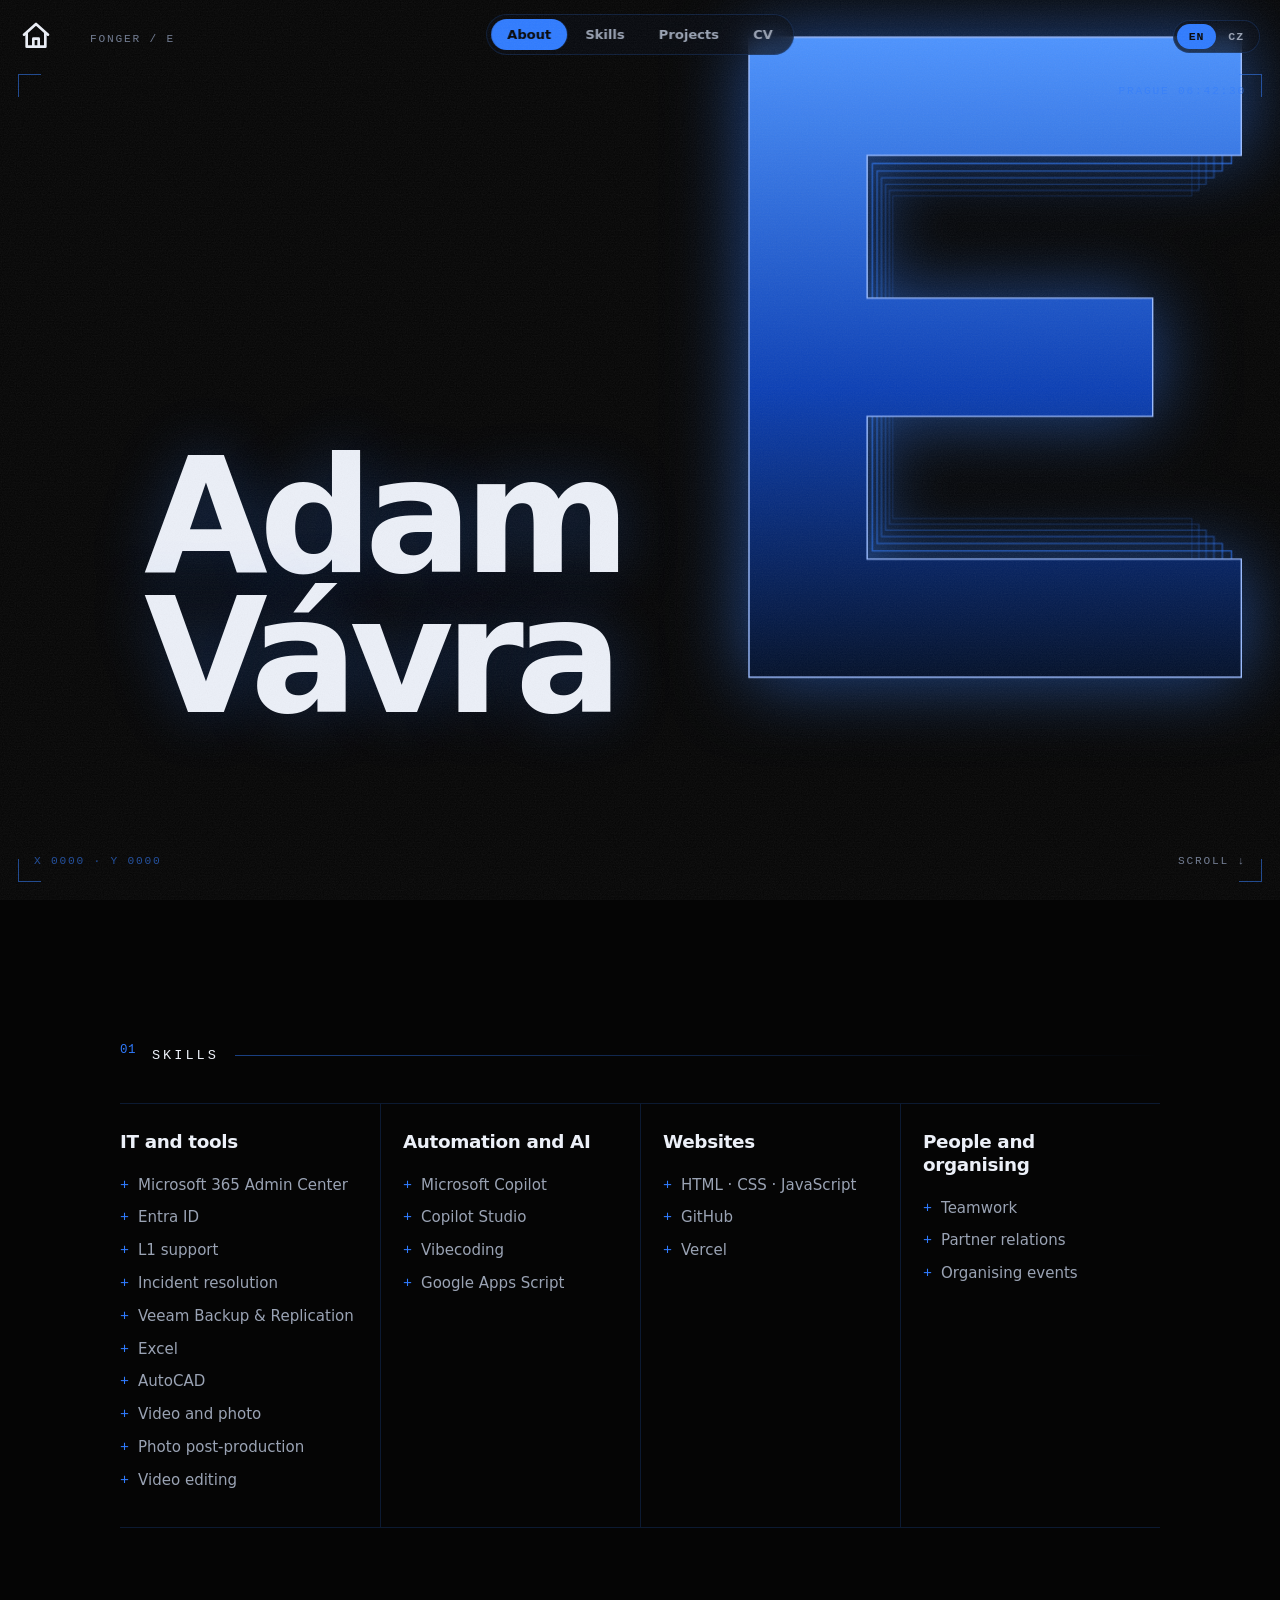
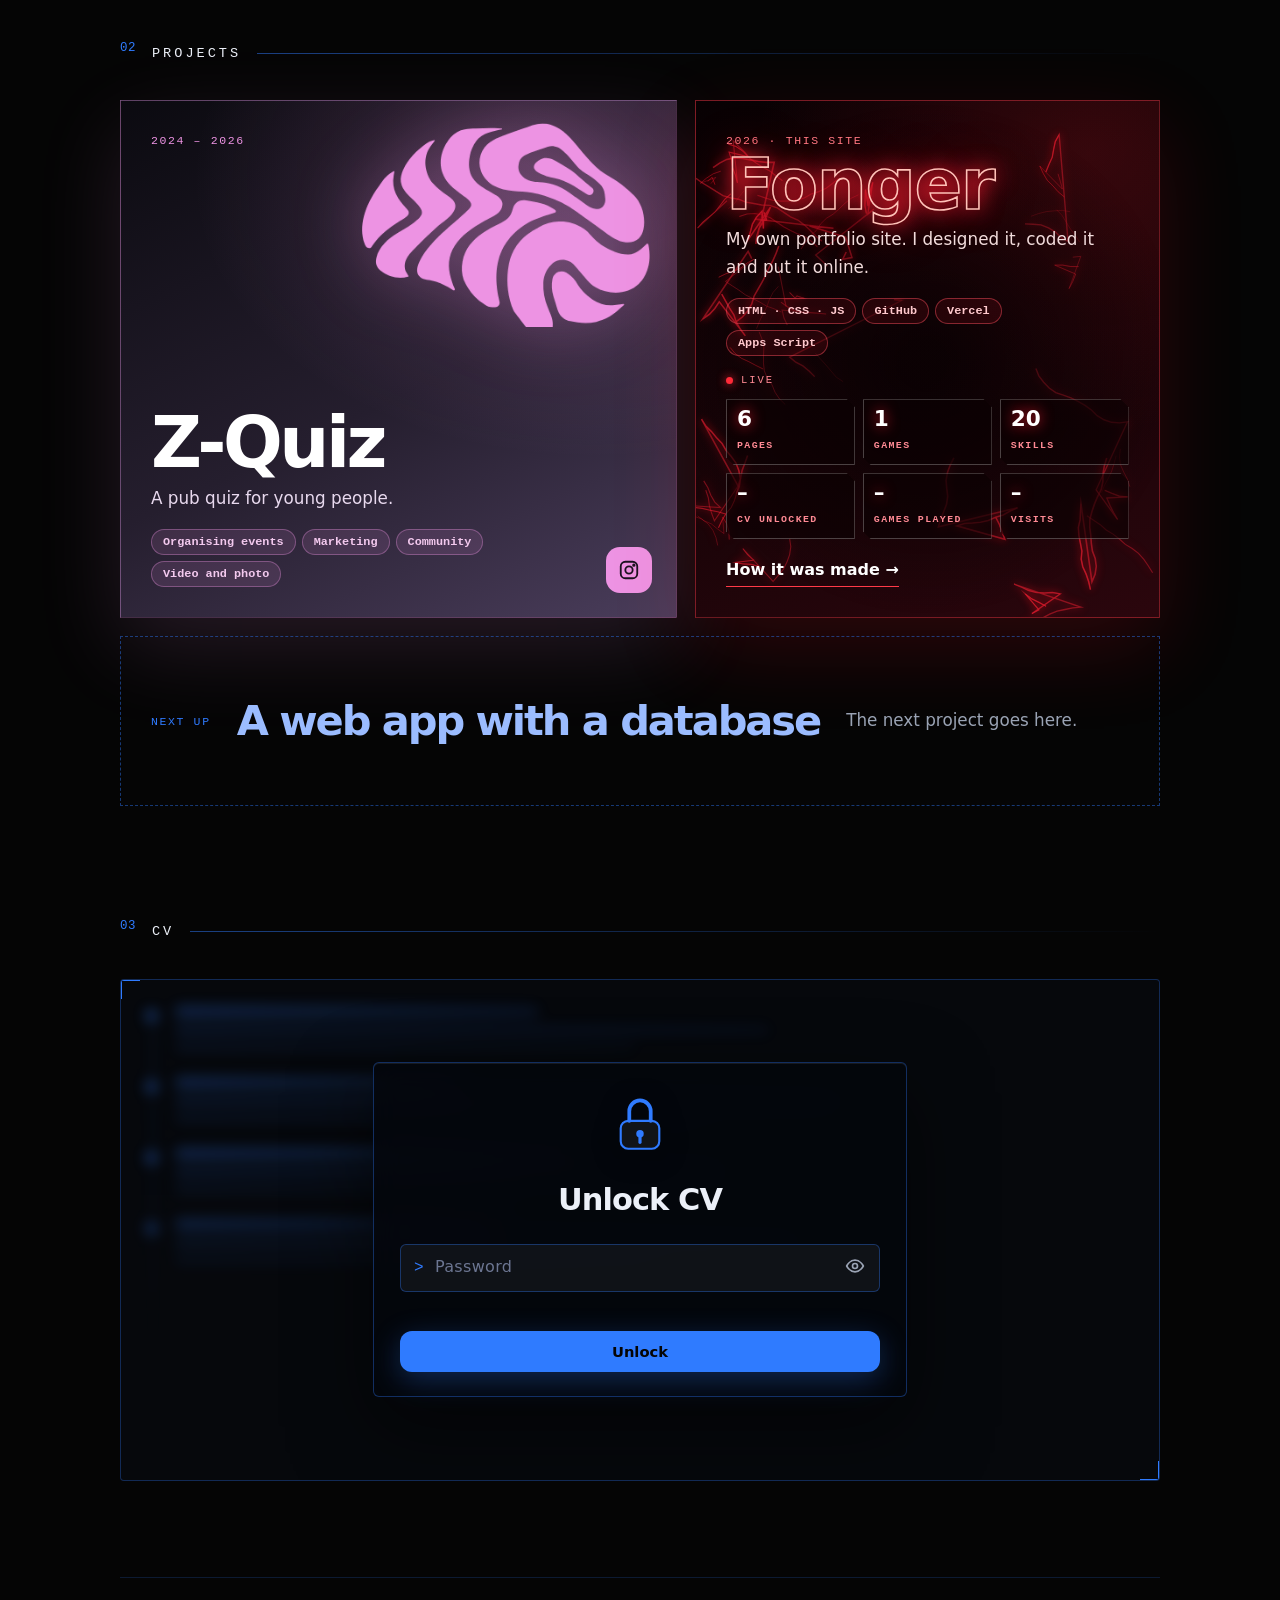
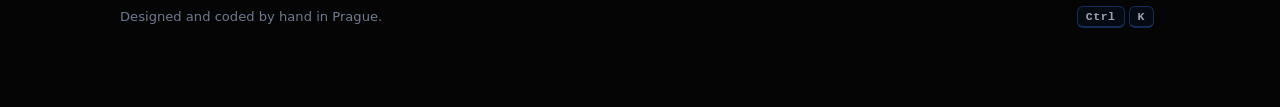
==== commit 8eb51803: "Add files via upload" ====
--- a/experience.html
+++ b/experience.html
@@ -111,6 +111,9 @@
             <div><b data-n="6">6</b><span><span lang="en">pages</span><span lang="cs">stránky</span></span></div>
             <div><b data-n="1">1</b><span><span lang="en">games</span><span lang="cs">hry</span></span></div>
             <div><b id="st-skills" data-n="0">0</b><span><span lang="en">skills</span><span lang="cs">dovednosti</span></span></div>
+            <div><b data-remote="cv">–</b><span><span lang="en">CV unlocked</span><span lang="cs">odemčená CV</span></span></div>
+            <div><b data-remote="plays">–</b><span><span lang="en">games played</span><span lang="cs">odehrané hry</span></span></div>
+            <div><b data-remote="visits">–</b><span><span lang="en">visits</span><span lang="cs">návštěvy</span></span></div>
           </div>
           <div class="links">
             <a href="project-fonger.html"><span lang="en">How it was made</span><span lang="cs">Jak vznikl</span> →</a>
@@ -179,6 +182,7 @@
 
   <script src="experience.js"></script>
   <script src="vault.js"></script>
+  <script src="stats.js"></script>
   <script src="home.js"></script>
 </body>
 </html>
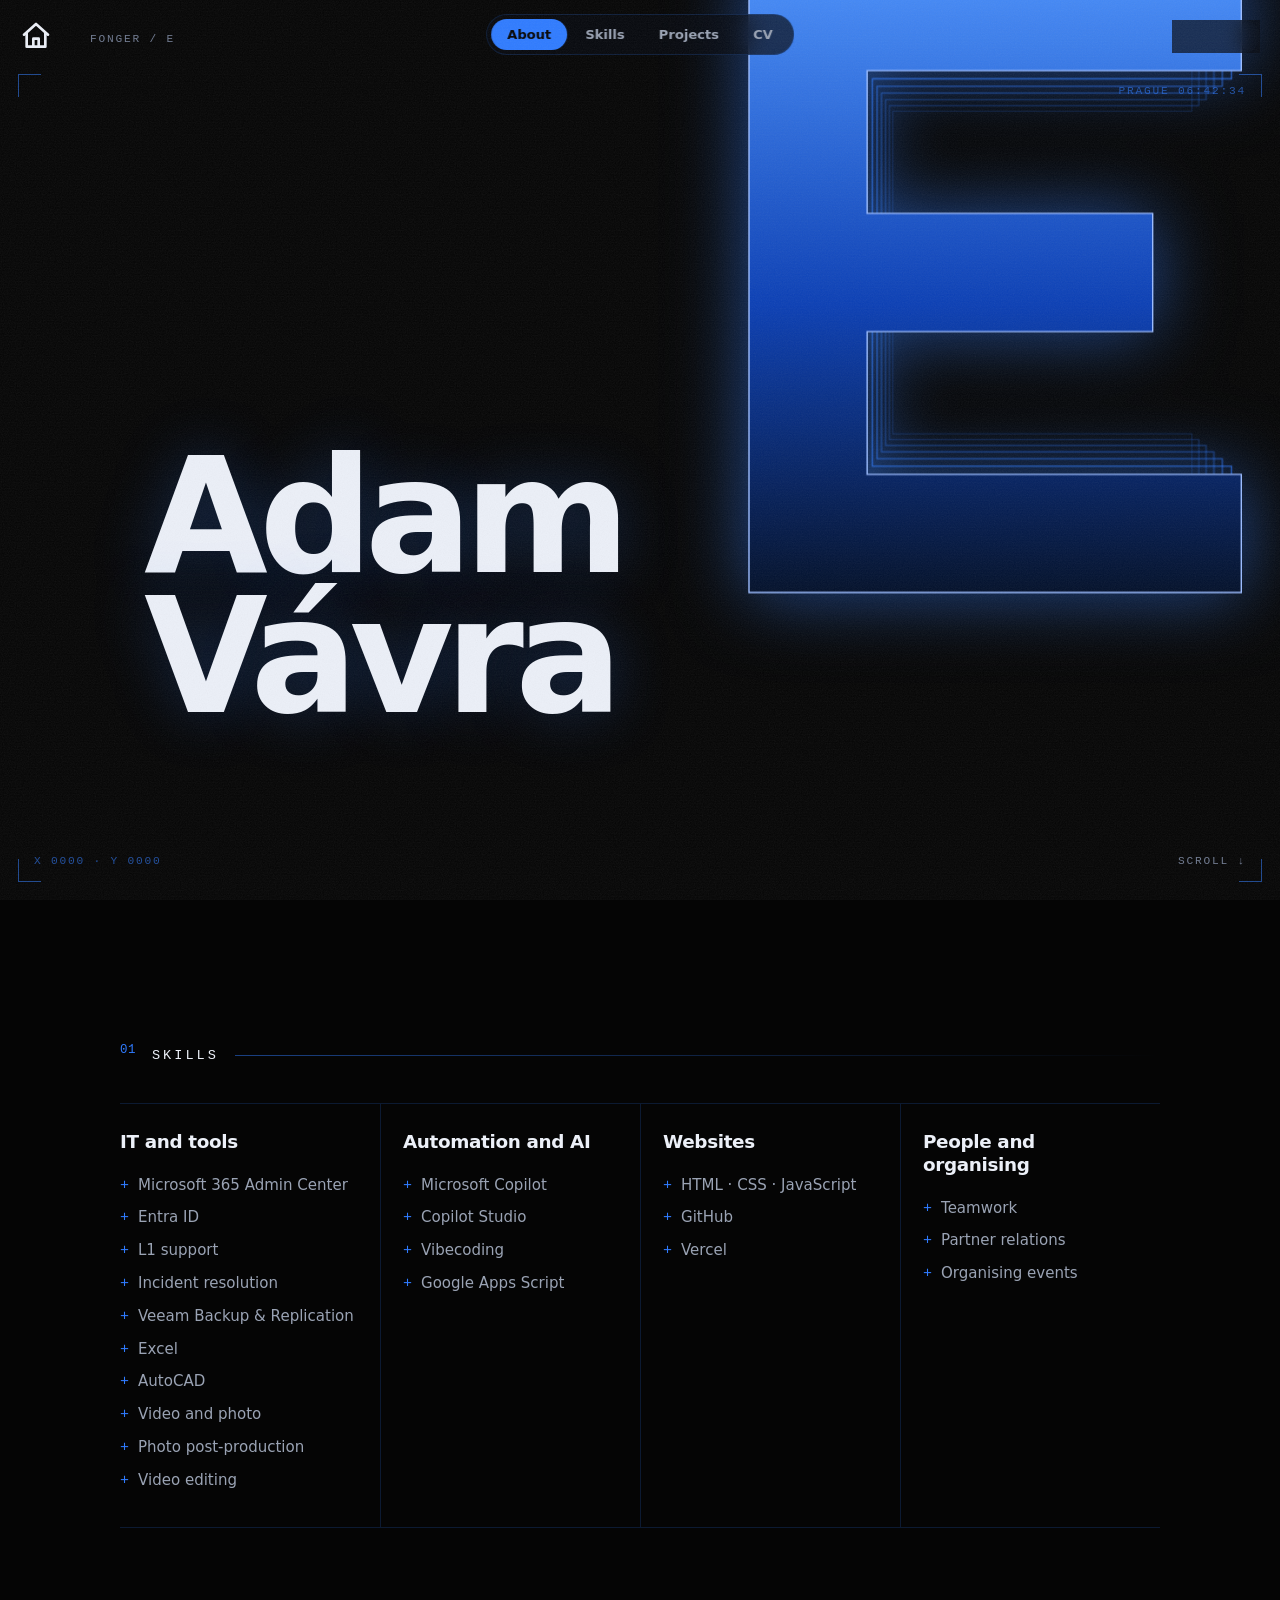
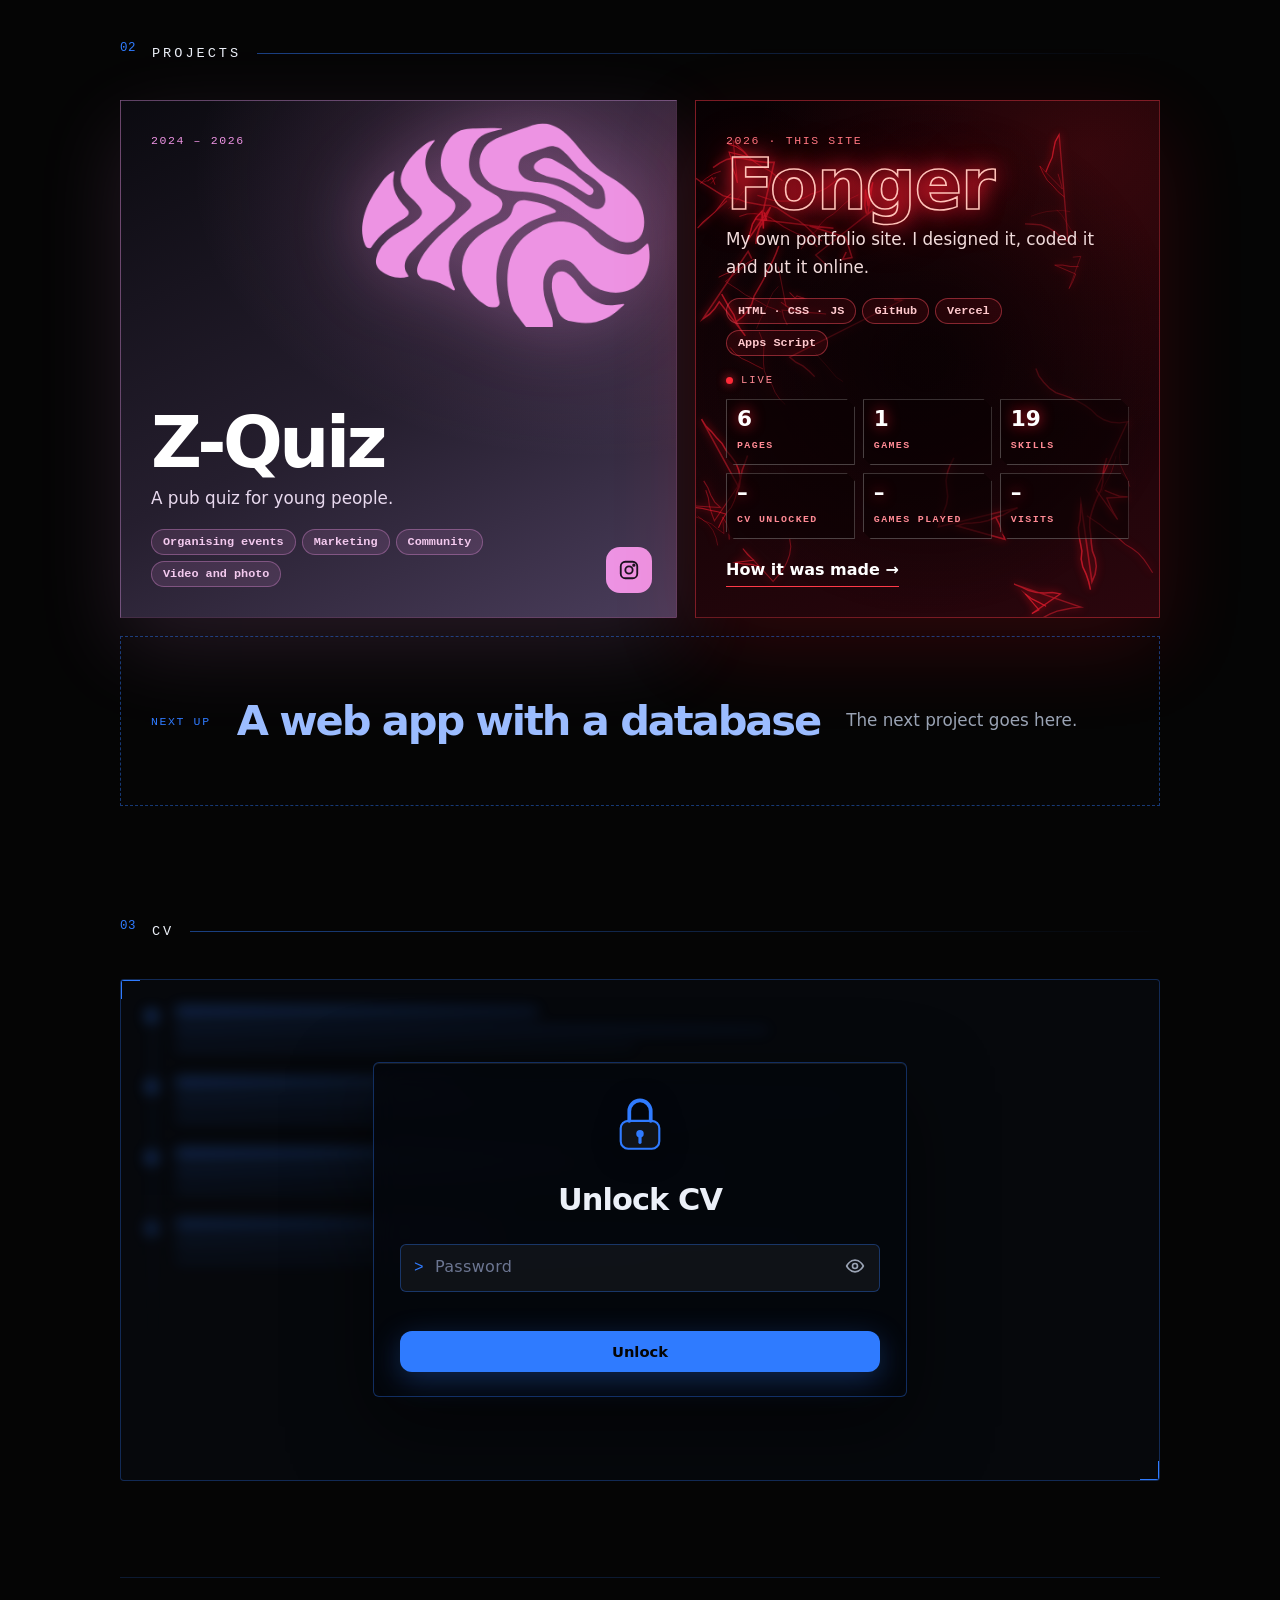
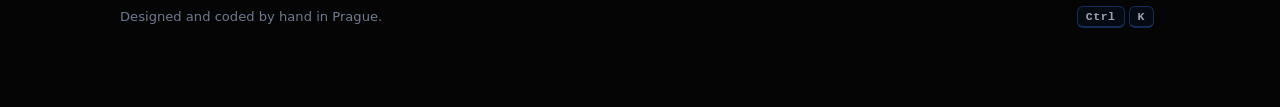
==== commit 780439ce: "Add files via upload" ====
--- a/experience.html
+++ b/experience.html
@@ -91,7 +91,7 @@
       <div class="tiles">
 
         <article class="tile zq rv" data-tilt data-s="team people events video">
-          <img class="zq-brain" src="zq-brain.png" width="329" height="232" alt="" aria-hidden="true">
+          <img class="zq-brain" src="zq-brain.png" width="658" height="538" alt="" aria-hidden="true">
           <span class="tag mono">2024 – 2026</span>
           <h3>Z-Quiz</h3>
           <p><span lang="en">A pub quiz for young people.</span><span lang="cs">Pub kvíz pro mladé.</span></p>
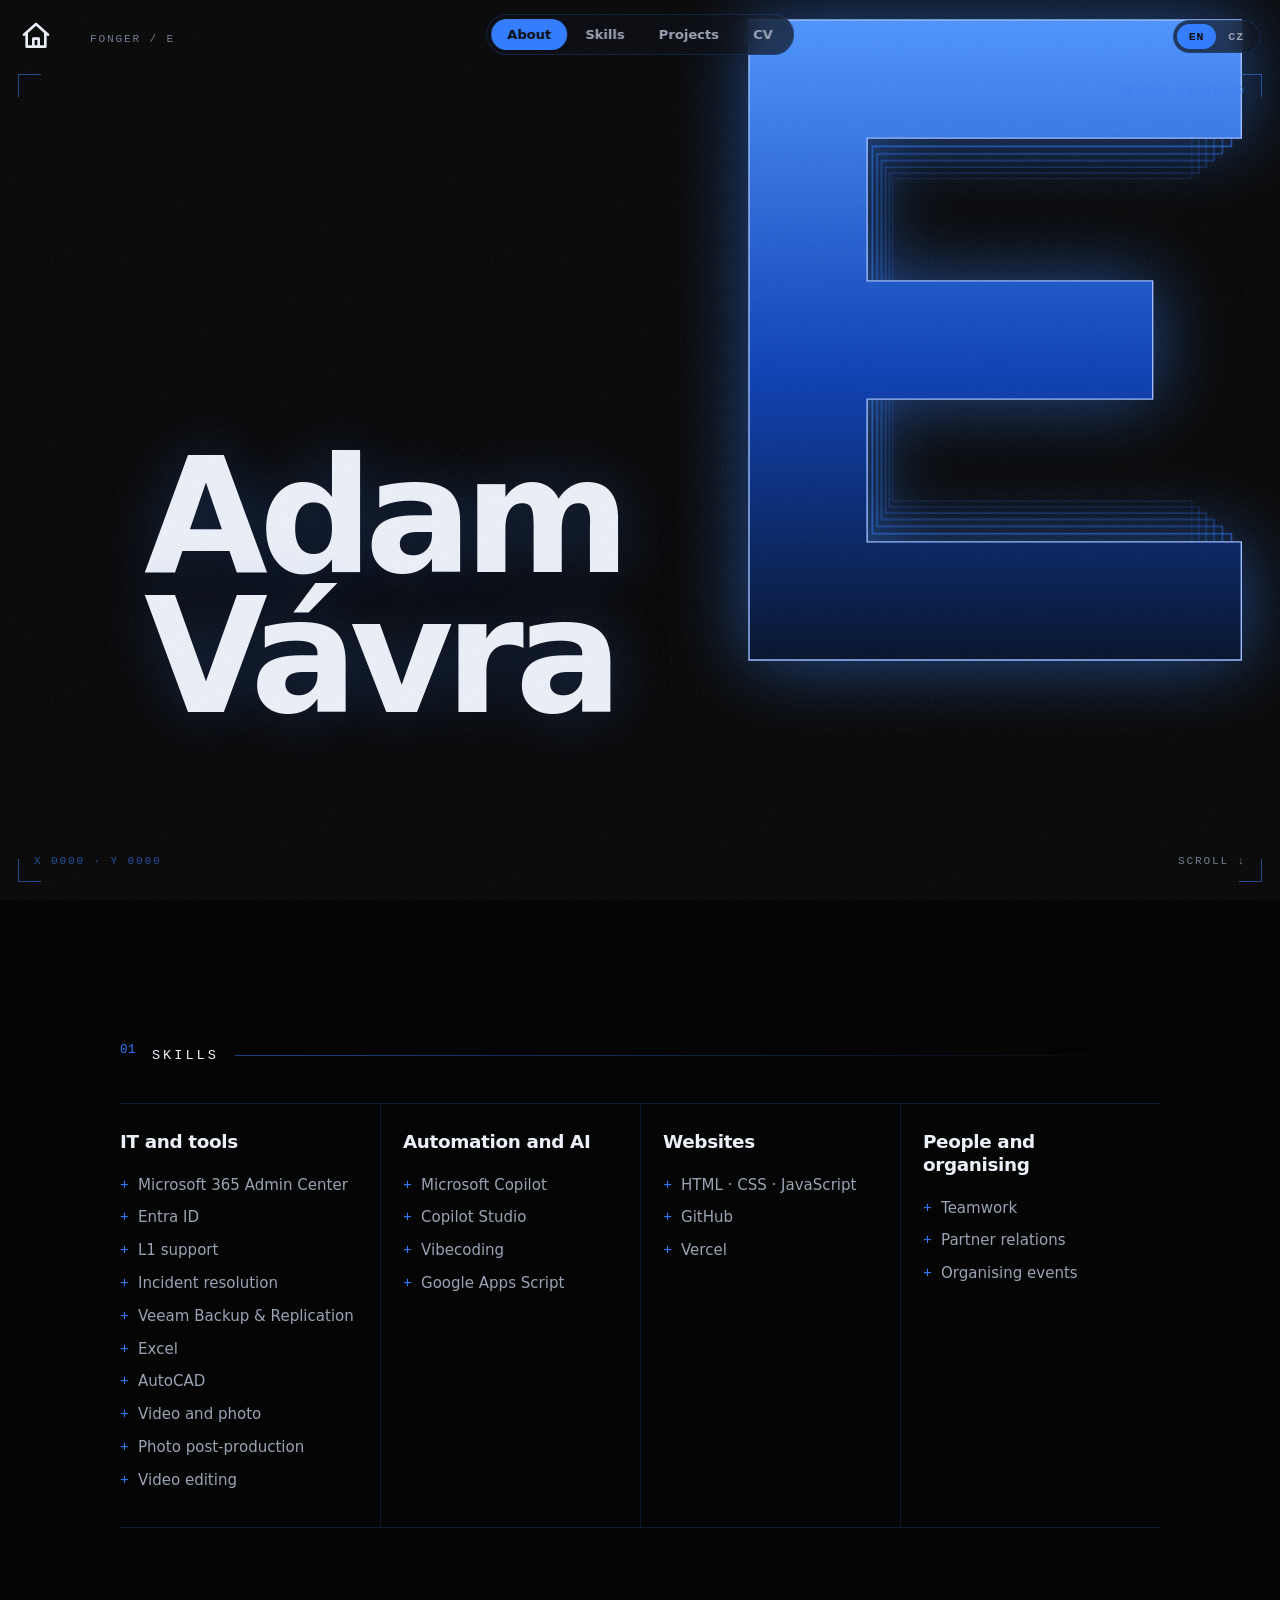
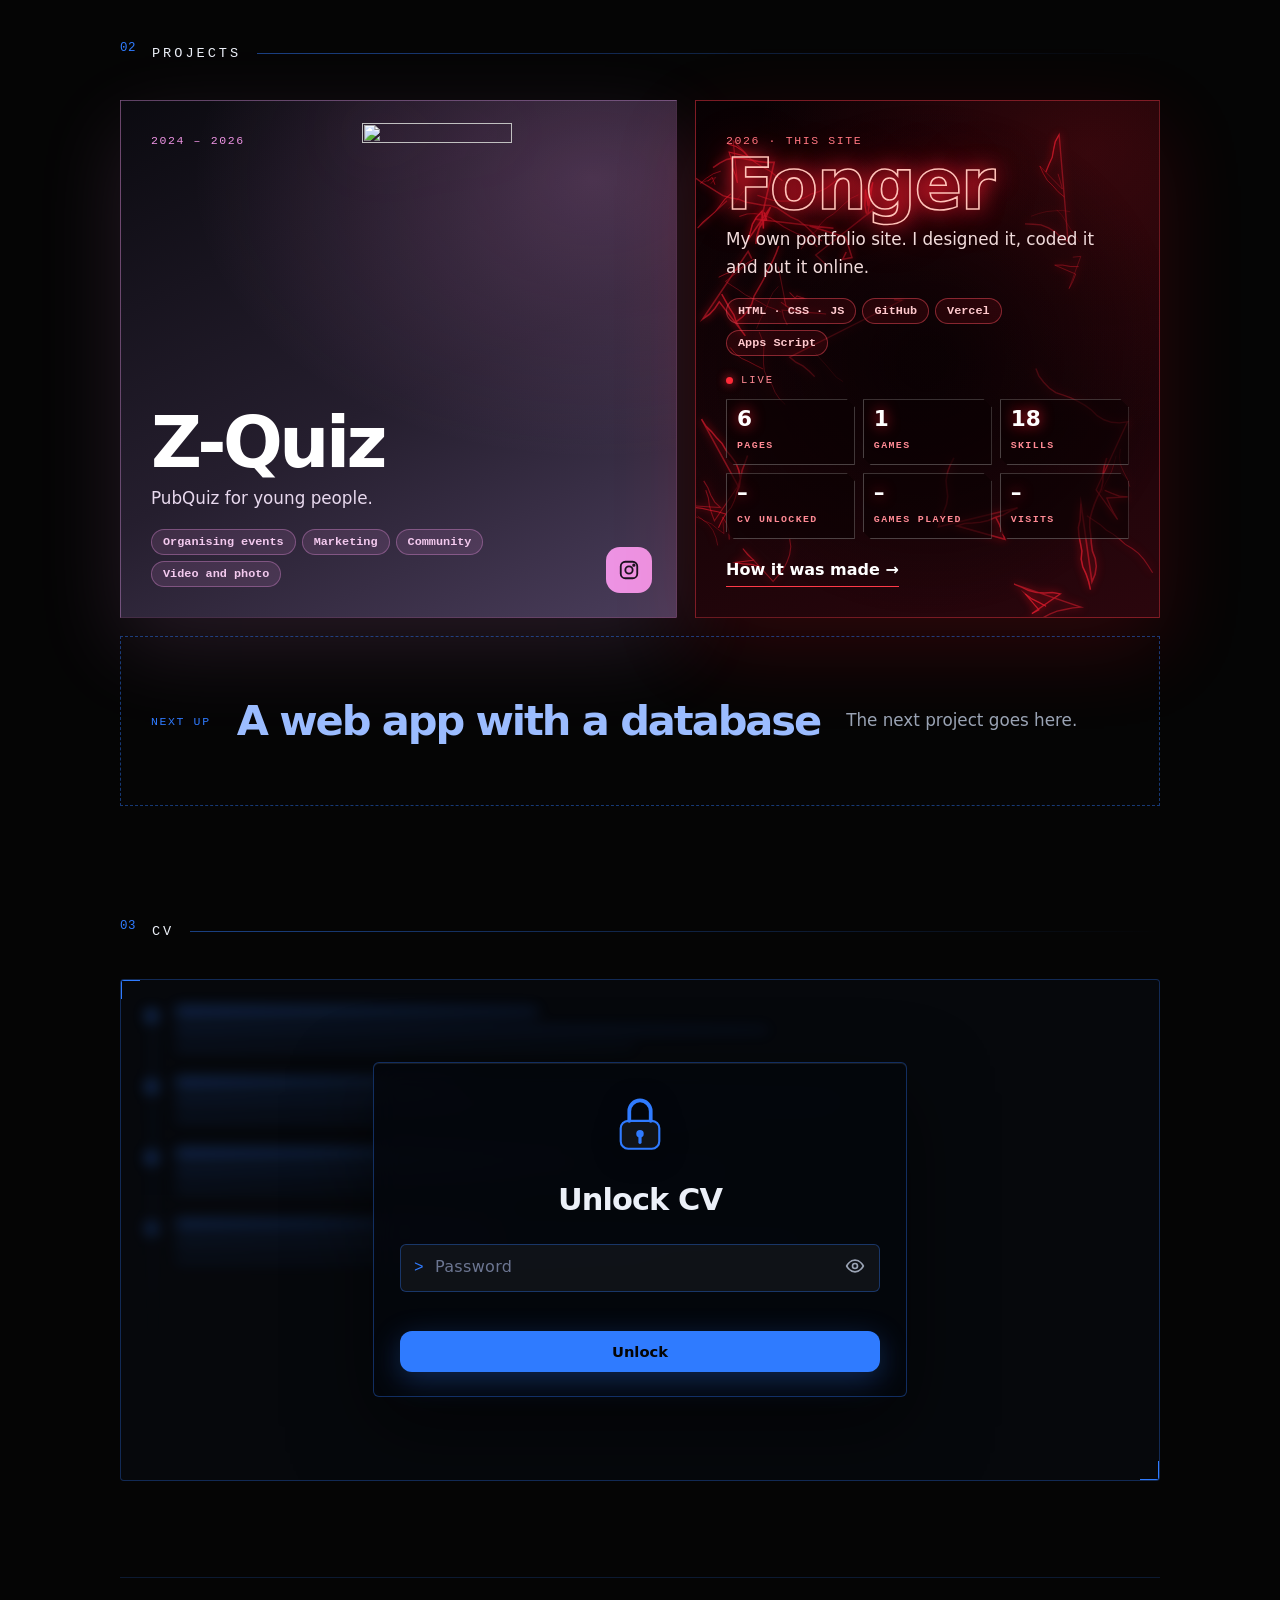
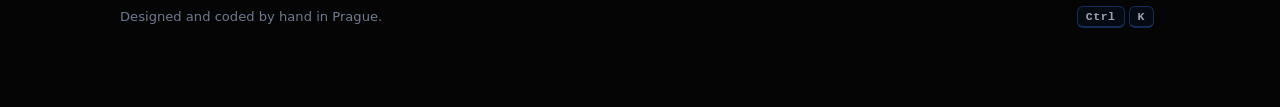
==== commit 295a6687: "Add files via upload" ====
--- a/experience.html
+++ b/experience.html
@@ -91,10 +91,10 @@
       <div class="tiles">
 
         <article class="tile zq rv" data-tilt data-s="team people events video">
-          <img class="zq-brain" src="zq-brain.png" width="658" height="538" alt="" aria-hidden="true">
+          <img class="zq-brain" src="zq-brain2.png" width="658" height="556" alt="" aria-hidden="true">
           <span class="tag mono">2024 – 2026</span>
           <h3>Z-Quiz</h3>
-          <p><span lang="en">A pub quiz for young people.</span><span lang="cs">Pub kvíz pro mladé.</span></p>
+          <p><span lang="en">PubQuiz for young people.</span><span lang="cs">PubQuiz pro mladé.</span></p>
           <ul class="mini"><li><span lang="en">Organising events</span><span lang="cs">Pořádání akcí</span></li><li>Marketing</li><li><span lang="en">Community</span><span lang="cs">Komunita</span></li><li><span lang="en">Video and photo</span><span lang="cs">Video a foto</span></li></ul>
           <a class="ig" href="https://www.instagram.com/z__quiz" target="_blank" rel="noopener" aria-label="Instagram @z__quiz">
             <svg viewBox="0 0 24 24" fill="none" stroke="currentColor" stroke-width="2" stroke-linecap="round" stroke-linejoin="round" aria-hidden="true"><rect x="3" y="3" width="18" height="18" rx="5"/><circle cx="12" cy="12" r="4"/><circle cx="17.3" cy="6.7" r=".8" fill="currentColor"/></svg>
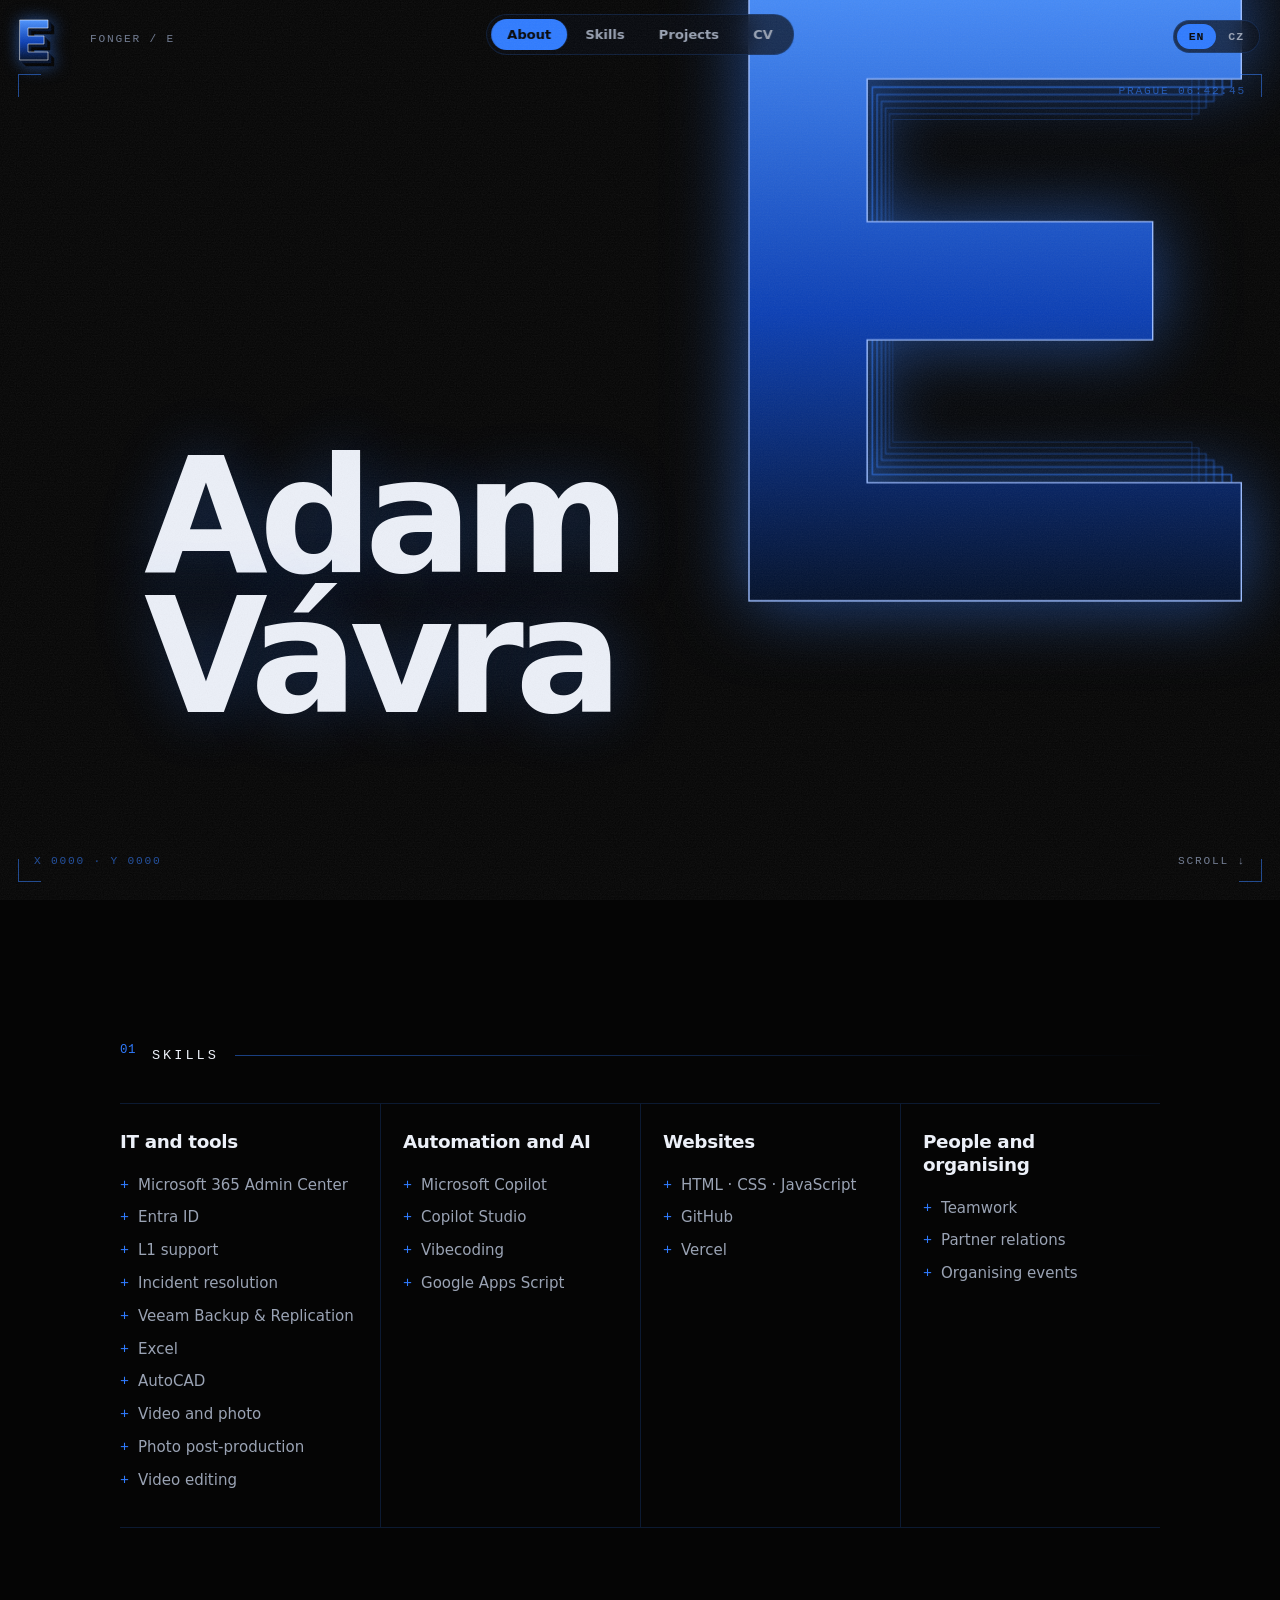
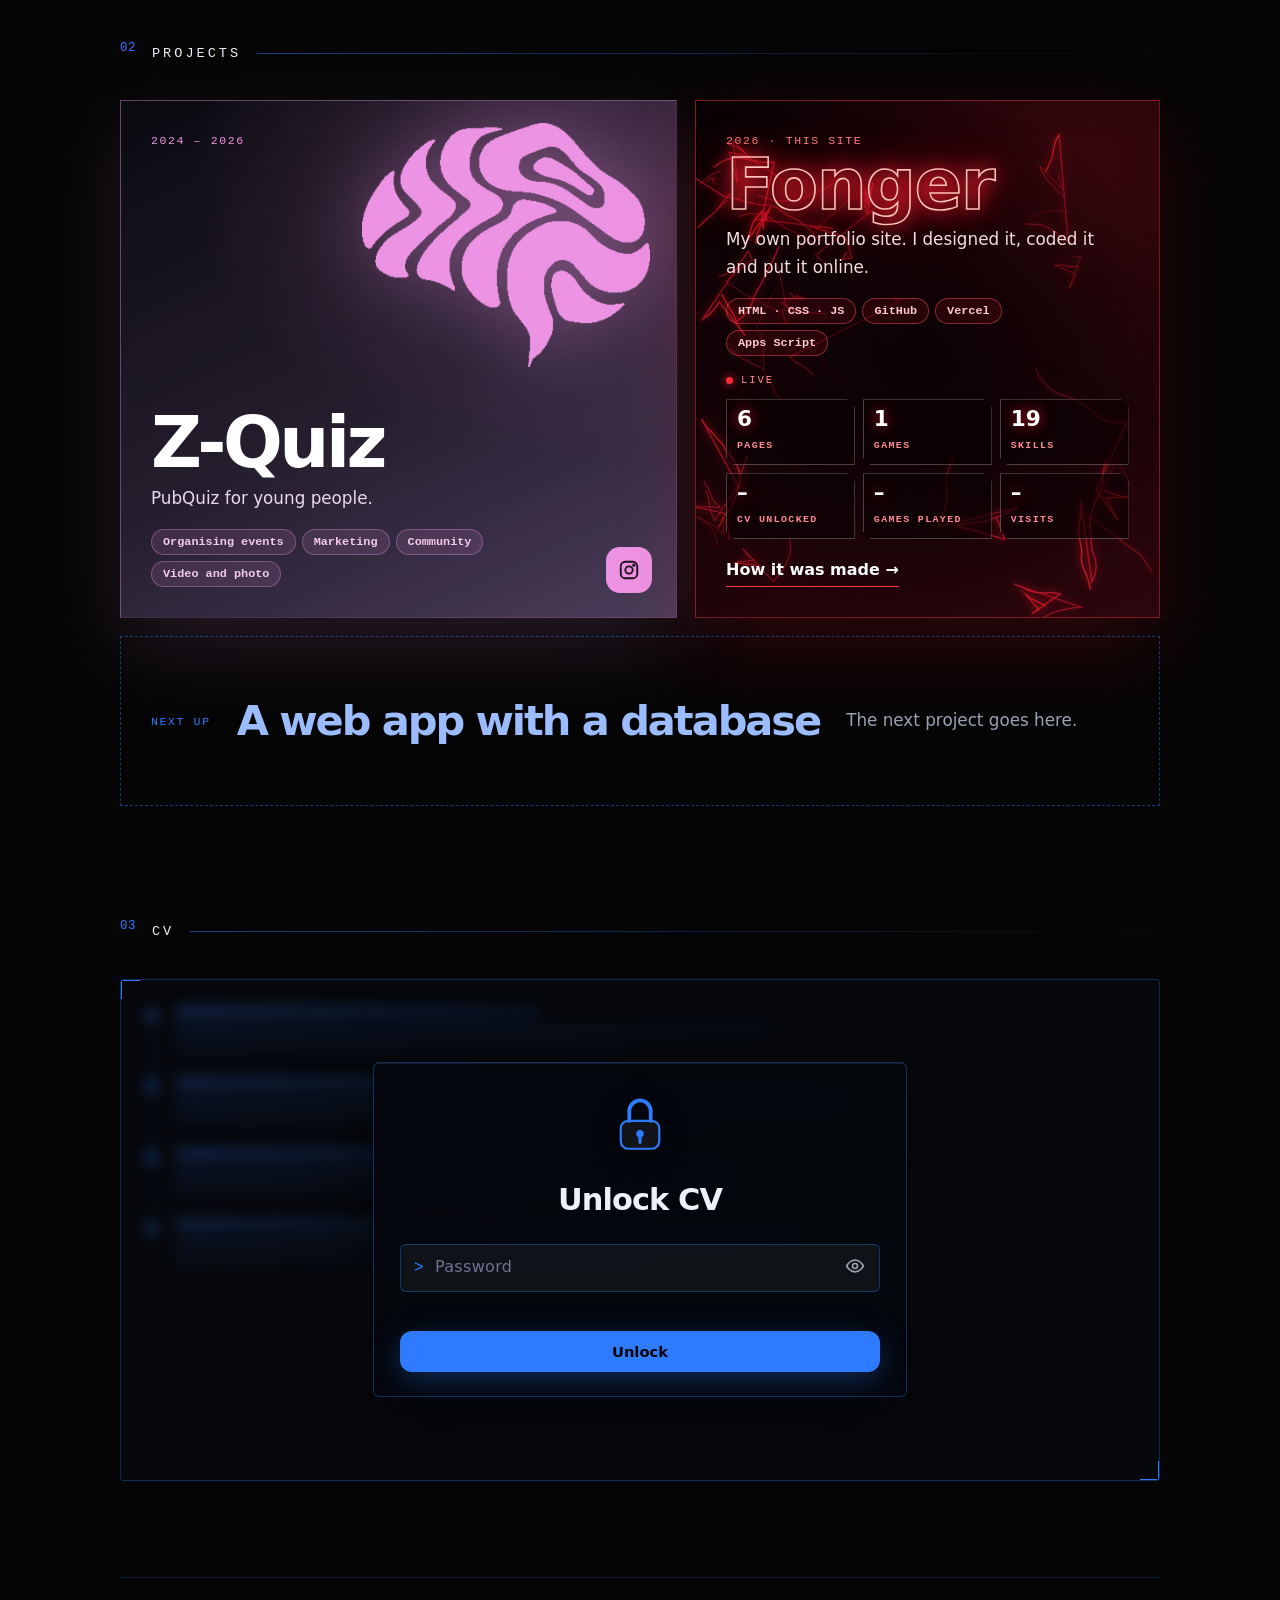
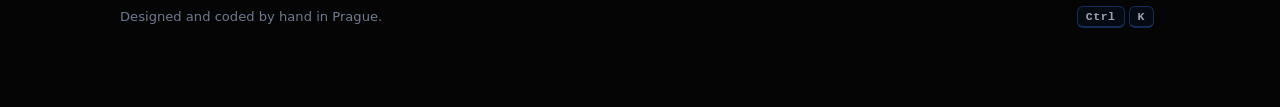
==== commit 8e65039f: "Add files via upload" ====
--- a/experience.html
+++ b/experience.html
@@ -4,6 +4,19 @@
   <meta charset="UTF-8">
   <meta name="viewport" content="width=device-width, initial-scale=1, viewport-fit=cover">
   <title>Experience | Fonger</title>
+  <link rel="icon" href="favicon.svg" type="image/svg+xml">
+  <link rel="alternate icon" href="favicon-32.png" type="image/png" sizes="32x32">
+  <link rel="apple-touch-icon" href="apple-touch-icon.png">
+  <meta property="og:type" content="website">
+  <meta property="og:site_name" content="Fonger">
+  <meta property="og:title" content="Experience | Fonger">
+  <meta property="og:description" content="Adam Vávra: automation, websites and web apps.">
+  <meta property="og:url" content="https://fongerproject.vercel.app/experience.html">
+  <meta property="og:image" content="https://fongerproject.vercel.app/og-image.jpg">
+  <meta property="og:image:width" content="1200">
+  <meta property="og:image:height" content="630">
+  <meta name="twitter:card" content="summary_large_image">
+  <meta name="twitter:image" content="https://fongerproject.vercel.app/og-image.jpg">
   <meta name="description" content="Adam Vávra: automation, websites and web apps.">
   <meta name="theme-color" content="#050505">
   <link rel="stylesheet" href="style.css">
--- a/style.css
+++ b/style.css
@@ -1,298 +1,314 @@
-/* Barvy celého webu. Změníš je tady a změní se na všech stránkách */
-:root {
-  --bg: #060606;        /* téměř černé pozadí */
-  --bg-2: #1a0b0d;      /* tmavě rudý střed pozadí */
-  --ink: #e9e6e4;       /* hlavní barva textu: teplá šedobílá */
-  --ink-2: #2a2426;     /* tmavá šedá (stíny) */
-  --accent: #ffffff;    /* nejsvětlejší odstín pro odkazy a zvýraznění */
-
-  /* Barva značky (písmene) vlevo nahoře na podstránkách. Každá stránka si ji přepíše:
-     url(#fx-red) červená, url(#fx-pink) růžová, url(#fx-blue) modrá */
-  --mark-fill: url(#fx-red);
-  --mark-glow: 255, 60, 60;
-  --mark-edge: #3a0509;
-  --gl-hue: 0deg;       /* o kolik se při glitch přechodu posune odstín */
-}
-
-/* Zapne plynulé přechody mezi stránkami (kdo má vypnuté animace, nic neuvidí) */
-@media (prefers-reduced-motion: no-preference) {
-  @view-transition {
-    navigation: auto;
-  }
-}
-
-body {
-  margin: 0;
-  min-height: 100vh;
-  display: grid;
-  place-items: center;
-  background-color: var(--bg);
-  background-image: radial-gradient(circle at 50% 40%, var(--bg-2), var(--bg) 70%);
-  color: var(--ink);
-  font-family: system-ui, sans-serif;
-  text-align: center;
-}
-
-/* ---------- Pozadí: mráčky ve čtyřech vrstvách (vloží je transition.js) ---------- */
-.mist {
-  position: fixed;
-  inset: 0;
-  z-index: -1;
-  overflow: hidden;
-  pointer-events: none;
-}
-
-/* Jedna vrstva je dvakrát tak široká než obrazovka a plave zleva doprava.
-   Uvnitř jsou dvě stejné poloviny, takže se pohyb nikdy nepřetrhne. */
-.mist .layer {
-  position: absolute;
-  top: 0;
-  left: 0;
-  width: 200vw;
-  height: 100%;
-  opacity: var(--o);                  /* průhlednost celé vrstvy */
-  will-change: transform;
-  animation: slide var(--t) linear infinite;
-}
-
-.mist .set {
-  position: absolute;
-  top: 0;
-  width: 100vw;
-  height: 100%;
-}
-.mist .set:nth-child(1) { left: 0; }
-.mist .set:nth-child(2) { left: 100vw; }
-
-@keyframes slide {
-  from { transform: translateX(-100vw); }
-  to   { transform: translateX(0); }
-}
-
-/* Jeden mráček. Polohu, velikost a odstín mu nastaví transition.js */
-.mist .cloud {
-  position: absolute;
-  left: var(--x);
-  top: var(--y);
-  width: var(--w);
-  height: auto;
-  overflow: visible;
-  stroke-width: var(--sw, 1);         /* tloušťka obrysu */
-  stroke-opacity: 0.8;
-}
-
-/* Pět odstínů jedné ocelové šedomodré */
-.mist .cloud.c0 { fill: url(#cg0); stroke: #c9d3ea; }
-.mist .cloud.c1 { fill: url(#cg1); stroke: #9fb4d9; }
-.mist .cloud.c2 { fill: url(#cg2); stroke: #8aa0c8; }
-.mist .cloud.c3 { fill: url(#cg3); stroke: #b4c0dc; }
-.mist .cloud.c4 { fill: url(#cg4); stroke: #7e92bd; }
-
-/* Ztmavení okrajů, ať pozornost zůstane uprostřed */
-.mist::after {
-  content: "";
-  position: absolute;
-  inset: 0;
-  background: radial-gradient(ellipse at 50% 45%, transparent 30%, rgba(2, 4, 10, 0.65) 100%);
-}
-
-/* Jemné zrno přes celý web, to dělá matný dojem */
-body::before {
-  content: "";
-  position: fixed;
-  inset: 0;
-  z-index: 100;
-  pointer-events: none;
-  opacity: 0.08;
-  background-image: url("data:image/svg+xml,%3Csvg xmlns='http://www.w3.org/2000/svg' width='220' height='220'%3E%3Cfilter id='n'%3E%3CfeTurbulence type='fractalNoise' baseFrequency='.85' numOctaves='2' stitchTiles='stitch'/%3E%3CfeColorMatrix type='saturate' values='0'/%3E%3C/filter%3E%3Crect width='100%25' height='100%25' filter='url(%23n)'/%3E%3C/svg%3E");
-}
-
-@keyframes fadeIn {
-  from { opacity: 0; }
-  to   { opacity: 1; }
-}
-
-/* Nadpisy: stříbrný chromový přechod s jemným stínem */
-.riso {
-  background-image: linear-gradient(180deg, #ffffff 0%, #c4c8d8 50%, #6f7590 100%);
-  -webkit-background-clip: text;
-  background-clip: text;
-  color: transparent;
-  filter: drop-shadow(0 0.12em 0.18em rgba(0, 0, 0, 0.6));
-}
-
-/* Značka vlevo nahoře na podstránkách. Zpočátku domeček,
-   po příchodu z hlavní stránky písmeno, které jsi kliknul */
-.home {
-  position: fixed;
-  top: 20px;
-  left: 20px;
-  z-index: 10;
-  display: block;
-  width: 32px;
-  height: 32px;
-  color: var(--ink);
-  transition: transform 0.2s ease, color 0.2s ease;
-  view-transition-name: letter;      /* díky tomu se písmeno z hlavní stránky přesune sem */
-}
-
-.home.is-letter {
-  width: 28px;
-  height: 40px;
-  filter: drop-shadow(0 0 8px rgba(var(--mark-glow), 0.55));
-}
-
-.home:hover,
-.home:focus-visible {
-  color: var(--accent);
-  transform: scale(1.12);
-  outline: none;
-}
-
-.home svg {
-  display: block;
-  width: 100%;
-  height: 100%;
-  overflow: visible;
-}
-
-/* Z domečku se stane stejné 3D písmeno jako na hlavní stránce, v barvě té stránky */
-.home.is-letter svg {
-  fill: none;
-  stroke: none;
-  /* tvrdé stíny dolů doprava = tloušťka písmene */
-  filter: drop-shadow(1px 1px 0 var(--mark-edge)) drop-shadow(2px 2px 0 var(--mark-edge)) drop-shadow(3px 3px 0 #000);
-}
-
-.home.is-letter path {
-  fill: var(--mark-fill, url(#fx-red));
-  stroke: rgba(255, 255, 255, 0.55);
-  stroke-width: 1px;
-  vector-effect: non-scaling-stroke;
-}
-
-/* Jak se přechody animují */
-::view-transition-old(root),
-::view-transition-new(root) {
-  animation-duration: 0.45s;
-  animation-timing-function: ease;
-}
-
-::view-transition-group(letter) {
-  animation-duration: 0.75s;
-  animation-timing-function: cubic-bezier(0.65, 0, 0.2, 1);
-}
-
-/* ---------- Glitch jen kolem písmene, které letí do rohu ----------
-   Písmeno nejdřív chvíli "glitchuje" na místě (červená přeblikává do barvy cíle,
-   kolem jsou posunuté barevné okraje a pruhy), pak odletí do rohu. Zbytek stránky se nehýbe. */
-@media (prefers-reduced-motion: no-preference) {
-    /* Stránka se prolne až po glitchi písmene, ať se glitch neodehrává přes obsah nové stránky */
-  html[data-vt="game"]::view-transition-old(root),
-  html[data-vt="game"]::view-transition-new(root),
-  html[data-vt="experience"]::view-transition-old(root),
-  html[data-vt="experience"]::view-transition-new(root) {
-    animation-delay: 0.5s;
-    animation-fill-mode: both;
-  }
-  html[data-vt="game"]::view-transition-group(letter),
-  html[data-vt="experience"]::view-transition-group(letter) {
-    animation-duration: 0.75s;
-    animation-delay: 0.5s;
-  }
-  html[data-vt="game"]::view-transition-image-pair(letter),
-  html[data-vt="experience"]::view-transition-image-pair(letter) {
-    animation: gl-pair 1.25s step-end both;
-  }
-  html[data-vt="game"]::view-transition-old(letter),
-  html[data-vt="experience"]::view-transition-old(letter) {
-    animation: gl-old 1.25s step-end both;
-    mix-blend-mode: normal;
-  }
-  html[data-vt="game"]::view-transition-new(letter),
-  html[data-vt="experience"]::view-transition-new(letter) {
-    animation: gl-new 1.25s step-end both;
-    mix-blend-mode: normal;
-  }
-}
-
-/* Chvění, pruhy a rozdělené barvy (azurová + purpurová) okolo písmene */
-@keyframes gl-pair {
-  0%   { transform: none; filter: none; clip-path: none; }
-  4%   { transform: translate(-14px, 2px); clip-path: inset(0 0 55% 0);
-         filter: drop-shadow(11px 0 0 rgba(0,255,255,.85)) drop-shadow(-11px 0 0 rgba(255,0,110,.85)); }
-  9%   { transform: translate(16px, -3px); clip-path: inset(38% 0 20% 0);
-         filter: drop-shadow(-12px 0 0 rgba(0,255,255,.85)) drop-shadow(12px 0 0 rgba(255,0,110,.85)); }
-  14%  { transform: translate(-10px, 0); clip-path: inset(70% 0 0 0);
-         filter: drop-shadow(9px 0 0 rgba(0,255,255,.85)) drop-shadow(-9px 0 0 rgba(255,0,110,.85)); }
-  19%  { transform: translate(12px, 2px) skewX(-9deg); clip-path: none;
-         filter: drop-shadow(-10px 0 0 rgba(0,255,255,.8)) drop-shadow(10px 0 0 rgba(255,0,110,.8)); }
-  25%  { transform: translate(-8px, -2px); clip-path: inset(0 0 0 42%);
-         filter: drop-shadow(8px 0 0 rgba(0,255,255,.8)) drop-shadow(-8px 0 0 rgba(255,0,110,.8)); }
-  31%  { transform: translate(7px, 1px); clip-path: inset(20% 0 48% 0);
-         filter: drop-shadow(-8px 0 0 rgba(0,255,255,.75)) drop-shadow(8px 0 0 rgba(255,0,110,.75)); }
-  38%  { transform: translate(-5px, 0); clip-path: none;
-         filter: drop-shadow(6px 0 0 rgba(0,255,255,.7)) drop-shadow(-6px 0 0 rgba(255,0,110,.7)); }
-  46%  { transform: translate(4px, 0); clip-path: inset(55% 0 0 0);
-         filter: drop-shadow(-5px 0 0 rgba(0,255,255,.6)) drop-shadow(5px 0 0 rgba(255,0,110,.6)); }
-  55%  { transform: none; clip-path: none;
-         filter: drop-shadow(4px 0 0 rgba(0,255,255,.5)) drop-shadow(-4px 0 0 rgba(255,0,110,.5)); }
-  75%  { transform: none; filter: drop-shadow(2px 0 0 rgba(0,255,255,.35)) drop-shadow(-2px 0 0 rgba(255,0,110,.35)); }
-  100% { transform: none; filter: none; clip-path: none; }
-}
-
-/* Barva uvnitř písmene přeskakuje mezi červenou (stará) a cílovou (nová) a nakonec zůstane cílová */
-@keyframes gl-old {
-  0%   { opacity: 1; }
-  8%   { opacity: 0; }
-  16%  { opacity: 1; }
-  24%  { opacity: 0; }
-  32%  { opacity: 1; }
-  38%  { opacity: 0; }
-  100% { opacity: 0; }
-}
-
-@keyframes gl-new {
-  0%   { opacity: 0; }
-  8%   { opacity: 1; }
-  16%  { opacity: 0; }
-  24%  { opacity: 1; }
-  32%  { opacity: 0; }
-  38%  { opacity: 1; }
-  100% { opacity: 1; }
-}
-
-/* Kdo má v systému vypnuté animace, nic se nehýbe (mráčky stojí na svých místech) */
-@media (prefers-reduced-motion: reduce) {
-  *, *::before, *::after {
-    animation-duration: 0.01ms !important;
-    animation-delay: 0s !important;
-    transition-duration: 0.01ms !important;
-  }
-
-  .mist .layer {
-    animation: none !important;
-    transform: translateX(-100vw);
-  }
-}
-
-/* G: starý (červený) snímek přeblikává do růžové, malé nové písmeno se objeví až při letu */
-@keyframes gl-old-g {
-  0%   { opacity: 1; filter: none; }
-  8%   { opacity: 1; filter: hue-rotate(-38deg) saturate(1.3); }
-  16%  { opacity: 1; filter: none; }
-  24%  { opacity: 1; filter: hue-rotate(-38deg) saturate(1.3); }
-  32%  { opacity: 1; filter: none; }
-  40%  { opacity: 1; filter: hue-rotate(-38deg) saturate(1.3); }
-  75%  { opacity: 1; filter: hue-rotate(-38deg) saturate(1.3); }
-  100% { opacity: 0; filter: hue-rotate(-38deg) saturate(1.3); }
-}
-@keyframes gl-new-g {
-  0%   { opacity: 0; }
-  75%  { opacity: 1; }
-  100% { opacity: 1; }
-}
-@media (prefers-reduced-motion: no-preference) {
-  html[data-vt="game"]::view-transition-old(letter) { animation: gl-old-g 1.25s step-end both; }
-  html[data-vt="game"]::view-transition-new(letter) { animation: gl-new-g 1.25s step-end both; }
+/* Barvy celého webu. Změníš je tady a změní se na všech stránkách */
+:root {
+  --bg: #060606;        /* téměř černé pozadí */
+  --bg-2: #1a0b0d;      /* tmavě rudý střed pozadí */
+  --ink: #e9e6e4;       /* hlavní barva textu: teplá šedobílá */
+  --ink-2: #2a2426;     /* tmavá šedá (stíny) */
+  --accent: #ffffff;    /* nejsvětlejší odstín pro odkazy a zvýraznění */
+
+  /* Barva značky (písmene) vlevo nahoře na podstránkách. Každá stránka si ji přepíše:
+     url(#fx-red) červená, url(#fx-pink) růžová, url(#fx-blue) modrá */
+  --mark-fill: url(#fx-red);
+  --mark-glow: 255, 60, 60;
+  --mark-edge: #3a0509;
+}
+
+/* Zapne plynulé přechody mezi stránkami (kdo má vypnuté animace, nic neuvidí) */
+@media (prefers-reduced-motion: no-preference) {
+  @view-transition {
+    navigation: auto;
+  }
+}
+
+body {
+  margin: 0;
+  min-height: 100vh;
+  display: grid;
+  place-items: center;
+  background-color: var(--bg);
+  background-image: radial-gradient(circle at 50% 40%, var(--bg-2), var(--bg) 70%);
+  color: var(--ink);
+  font-family: system-ui, sans-serif;
+  text-align: center;
+}
+
+/* ---------- Pozadí: mráčky ve čtyřech vrstvách (vloží je transition.js) ---------- */
+.mist {
+  position: fixed;
+  inset: 0;
+  z-index: -1;
+  overflow: hidden;
+  pointer-events: none;
+}
+
+/* Jedna vrstva je dvakrát tak široká než obrazovka a plave zleva doprava.
+   Uvnitř jsou dvě stejné poloviny, takže se pohyb nikdy nepřetrhne. */
+.mist .layer {
+  position: absolute;
+  top: 0;
+  left: 0;
+  width: 200vw;
+  height: 100%;
+  opacity: var(--o);                  /* průhlednost celé vrstvy */
+  will-change: transform;
+  animation: slide var(--t) linear infinite;
+}
+
+.mist .set {
+  position: absolute;
+  top: 0;
+  width: 100vw;
+  height: 100%;
+}
+.mist .set:nth-child(1) { left: 0; }
+.mist .set:nth-child(2) { left: 100vw; }
+
+@keyframes slide {
+  from { transform: translateX(-100vw); }
+  to   { transform: translateX(0); }
+}
+
+/* Jeden mráček. Polohu, velikost a odstín mu nastaví transition.js */
+.mist .cloud {
+  position: absolute;
+  left: var(--x);
+  top: var(--y);
+  width: var(--w);
+  height: auto;
+  overflow: visible;
+  stroke-width: var(--sw, 1);         /* tloušťka obrysu */
+  stroke-opacity: 0.8;
+}
+
+/* Pět odstínů jedné ocelové šedomodré */
+.mist .cloud.c0 { fill: url(#cg0); stroke: #c9d3ea; }
+.mist .cloud.c1 { fill: url(#cg1); stroke: #9fb4d9; }
+.mist .cloud.c2 { fill: url(#cg2); stroke: #8aa0c8; }
+.mist .cloud.c3 { fill: url(#cg3); stroke: #b4c0dc; }
+.mist .cloud.c4 { fill: url(#cg4); stroke: #7e92bd; }
+
+/* Ztmavení okrajů, ať pozornost zůstane uprostřed */
+.mist::after {
+  content: "";
+  position: absolute;
+  inset: 0;
+  background: radial-gradient(ellipse at 50% 45%, transparent 30%, rgba(2, 4, 10, 0.65) 100%);
+}
+
+/* Jemné zrno přes celý web, to dělá matný dojem */
+body::before {
+  content: "";
+  position: fixed;
+  inset: 0;
+  z-index: 100;
+  pointer-events: none;
+  opacity: 0.08;
+  background-image: url("data:image/svg+xml,%3Csvg xmlns='http://www.w3.org/2000/svg' width='220' height='220'%3E%3Cfilter id='n'%3E%3CfeTurbulence type='fractalNoise' baseFrequency='.85' numOctaves='2' stitchTiles='stitch'/%3E%3CfeColorMatrix type='saturate' values='0'/%3E%3C/filter%3E%3Crect width='100%25' height='100%25' filter='url(%23n)'/%3E%3C/svg%3E");
+}
+
+@keyframes fadeIn {
+  from { opacity: 0; }
+  to   { opacity: 1; }
+}
+
+/* Nadpisy: stříbrný chromový přechod s jemným stínem */
+.riso {
+  background-image: linear-gradient(180deg, #ffffff 0%, #c4c8d8 50%, #6f7590 100%);
+  -webkit-background-clip: text;
+  background-clip: text;
+  color: transparent;
+  filter: drop-shadow(0 0.12em 0.18em rgba(0, 0, 0, 0.6));
+}
+
+/* Značka vlevo nahoře na podstránkách. Zpočátku domeček,
+   po příchodu z hlavní stránky písmeno, které jsi kliknul */
+.home {
+  position: fixed;
+  top: 20px;
+  left: 20px;
+  z-index: 10;
+  display: block;
+  width: 32px;
+  height: 32px;
+  color: var(--ink);
+  transition: transform 0.2s ease, color 0.2s ease;
+  view-transition-name: letter;      /* díky tomu se písmeno z hlavní stránky přesune sem */
+}
+
+.home.is-letter {
+  width: 28px;
+  height: 40px;
+  filter: drop-shadow(0 0 8px rgba(var(--mark-glow), 0.55));
+}
+
+.home:hover,
+.home:focus-visible {
+  color: var(--accent);
+  transform: scale(1.12);
+  outline: none;
+}
+
+.home svg {
+  display: block;
+  width: 100%;
+  height: 100%;
+  overflow: visible;
+}
+
+/* Z domečku se stane stejné červené 3D písmeno jako na hlavní stránce */
+.home.is-letter svg {
+  fill: none;
+  stroke: none;
+}
+
+.home.is-letter path {
+  fill: var(--mark-fill, url(#fx-red));
+  stroke: rgba(255, 255, 255, 0.55);
+  stroke-width: 1px;
+  vector-effect: non-scaling-stroke;
+  /* tvrdý stín dolů doprava = tloušťka písmene */
+  transform: none;
+}
+
+.home.is-letter svg {
+  filter: drop-shadow(1px 1px 0 var(--mark-edge)) drop-shadow(2px 2px 0 var(--mark-edge)) drop-shadow(3px 3px 0 #000);
+}
+
+/* Jak se přechody animují */
+::view-transition-old(root),
+::view-transition-new(root) {
+  animation-duration: 0.45s;
+  animation-timing-function: ease;
+}
+
+::view-transition-group(letter) {
+  animation-duration: 0.75s;
+  animation-timing-function: cubic-bezier(0.65, 0, 0.2, 1);
+}
+
+/* ---------- Glitch jen kolem písmene, které letí do rohu ----------
+   Písmeno nejdřív chvíli "glitchuje" na místě (červená přeblikává do barvy cíle,
+   kolem jsou posunuté barevné okraje a pruhy), pak odletí do rohu. Zbytek stránky se nehýbe. */
+@media (prefers-reduced-motion: no-preference) {
+  /* Stránka se prolne až po glitchi písmene, ať se glitch neodehrává přes obsah nové stránky (třeba přes automat) */
+  html[data-vt="game"]::view-transition-old(root),
+  html[data-vt="game"]::view-transition-new(root),
+  html[data-vt="experience"]::view-transition-old(root),
+  html[data-vt="reach"]::view-transition-old(root),
+  html[data-vt="outings"]::view-transition-old(root),
+  html[data-vt="experience"]::view-transition-new(root),
+  html[data-vt="reach"]::view-transition-new(root),
+  html[data-vt="outings"]::view-transition-new(root) {
+    animation-delay: 0.5s;
+    animation-fill-mode: both;
+  }
+  html[data-vt="game"]::view-transition-group(letter),
+  html[data-vt="experience"]::view-transition-group(letter),
+  html[data-vt="reach"]::view-transition-group(letter),
+  html[data-vt="outings"]::view-transition-group(letter) {
+    animation-duration: 0.75s;
+    animation-delay: 0.5s;
+  }
+  html[data-vt="game"]::view-transition-image-pair(letter),
+  html[data-vt="experience"]::view-transition-image-pair(letter),
+  html[data-vt="reach"]::view-transition-image-pair(letter),
+  html[data-vt="outings"]::view-transition-image-pair(letter) {
+    animation: gl-pair 1.25s step-end both;
+  }
+  html[data-vt="game"]::view-transition-old(letter),
+  html[data-vt="experience"]::view-transition-old(letter),
+  html[data-vt="reach"]::view-transition-old(letter),
+  html[data-vt="outings"]::view-transition-old(letter) {
+    animation: gl-old 1.25s step-end both;
+    mix-blend-mode: normal;
+  }
+  html[data-vt="game"]::view-transition-new(letter),
+  html[data-vt="experience"]::view-transition-new(letter),
+  html[data-vt="reach"]::view-transition-new(letter),
+  html[data-vt="outings"]::view-transition-new(letter) {
+    animation: gl-new 1.25s step-end both;
+    mix-blend-mode: normal;
+  }
+}
+
+/* Chvění, pruhy a rozdělené barvy (azurová + purpurová) okolo písmene */
+@keyframes gl-pair {
+  0%   { transform: none; filter: none; clip-path: none; }
+  4%   { transform: translate(-14px, 2px); clip-path: inset(0 0 55% 0);
+         filter: drop-shadow(11px 0 0 rgba(0,255,255,.85)) drop-shadow(-11px 0 0 rgba(255,0,110,.85)); }
+  9%   { transform: translate(16px, -3px); clip-path: inset(38% 0 20% 0);
+         filter: drop-shadow(-12px 0 0 rgba(0,255,255,.85)) drop-shadow(12px 0 0 rgba(255,0,110,.85)); }
+  14%  { transform: translate(-10px, 0); clip-path: inset(70% 0 0 0);
+         filter: drop-shadow(9px 0 0 rgba(0,255,255,.85)) drop-shadow(-9px 0 0 rgba(255,0,110,.85)); }
+  19%  { transform: translate(12px, 2px) skewX(-9deg); clip-path: none;
+         filter: drop-shadow(-10px 0 0 rgba(0,255,255,.8)) drop-shadow(10px 0 0 rgba(255,0,110,.8)); }
+  25%  { transform: translate(-8px, -2px); clip-path: inset(0 0 0 42%);
+         filter: drop-shadow(8px 0 0 rgba(0,255,255,.8)) drop-shadow(-8px 0 0 rgba(255,0,110,.8)); }
+  31%  { transform: translate(7px, 1px); clip-path: inset(20% 0 48% 0);
+         filter: drop-shadow(-8px 0 0 rgba(0,255,255,.75)) drop-shadow(8px 0 0 rgba(255,0,110,.75)); }
+  38%  { transform: translate(-5px, 0); clip-path: none;
+         filter: drop-shadow(6px 0 0 rgba(0,255,255,.7)) drop-shadow(-6px 0 0 rgba(255,0,110,.7)); }
+  46%  { transform: translate(4px, 0); clip-path: inset(55% 0 0 0);
+         filter: drop-shadow(-5px 0 0 rgba(0,255,255,.6)) drop-shadow(5px 0 0 rgba(255,0,110,.6)); }
+  55%  { transform: none; clip-path: none;
+         filter: drop-shadow(4px 0 0 rgba(0,255,255,.5)) drop-shadow(-4px 0 0 rgba(255,0,110,.5)); }
+  75%  { transform: none; filter: drop-shadow(2px 0 0 rgba(0,255,255,.35)) drop-shadow(-2px 0 0 rgba(255,0,110,.35)); }
+  100% { transform: none; filter: none; clip-path: none; }
+}
+
+/* Barva uvnitř písmene přeskakuje mezi červenou (stará) a cílovou (nová) a nakonec zůstane cílová */
+@keyframes gl-old {
+  0%   { opacity: 1; }
+  8%   { opacity: 0; }
+  16%  { opacity: 1; }
+  24%  { opacity: 0; }
+  32%  { opacity: 1; }
+  38%  { opacity: 0; }
+  100% { opacity: 0; }
+}
+
+@keyframes gl-new {
+  0%   { opacity: 0; }
+  8%   { opacity: 1; }
+  16%  { opacity: 0; }
+  24%  { opacity: 1; }
+  32%  { opacity: 0; }
+  38%  { opacity: 1; }
+  100% { opacity: 1; }
+}
+
+/* G: starý (červený) snímek přeblikává do růžové barvy, malé nové písmeno se objeví až když letí.
+   Tím se nenatahuje malé písmeno s tmavým stínem do velkého rámečku. */
+@keyframes gl-old-g {
+  0%   { opacity: 1; filter: none; }
+  8%   { opacity: 1; filter: hue-rotate(-38deg) saturate(1.3); }
+  16%  { opacity: 1; filter: none; }
+  24%  { opacity: 1; filter: hue-rotate(-38deg) saturate(1.3); }
+  32%  { opacity: 1; filter: none; }
+  40%  { opacity: 1; filter: hue-rotate(-38deg) saturate(1.3); }
+  75%  { opacity: 1; filter: hue-rotate(-38deg) saturate(1.3); }
+  100% { opacity: 0; filter: hue-rotate(-38deg) saturate(1.3); }
+}
+@keyframes gl-new-g {
+  0%   { opacity: 0; }
+  75%  { opacity: 1; }
+  100% { opacity: 1; }
+}
+@media (prefers-reduced-motion: no-preference) {
+  html[data-vt="game"]::view-transition-old(letter) { animation: gl-old-g 1.25s step-end both; }
+  html[data-vt="game"]::view-transition-new(letter) { animation: gl-new-g 1.25s step-end both; }
+}
+
+/* Kdo má v systému vypnuté animace, nic se nehýbe (mráčky stojí na svých místech) */
+@media (prefers-reduced-motion: reduce) {
+  *, *::before, *::after {
+    animation-duration: 0.01ms !important;
+    animation-delay: 0s !important;
+    transition-duration: 0.01ms !important;
+  }
+
+  .mist .layer {
+    animation: none !important;
+    transform: translateX(-100vw);
+  }
 }
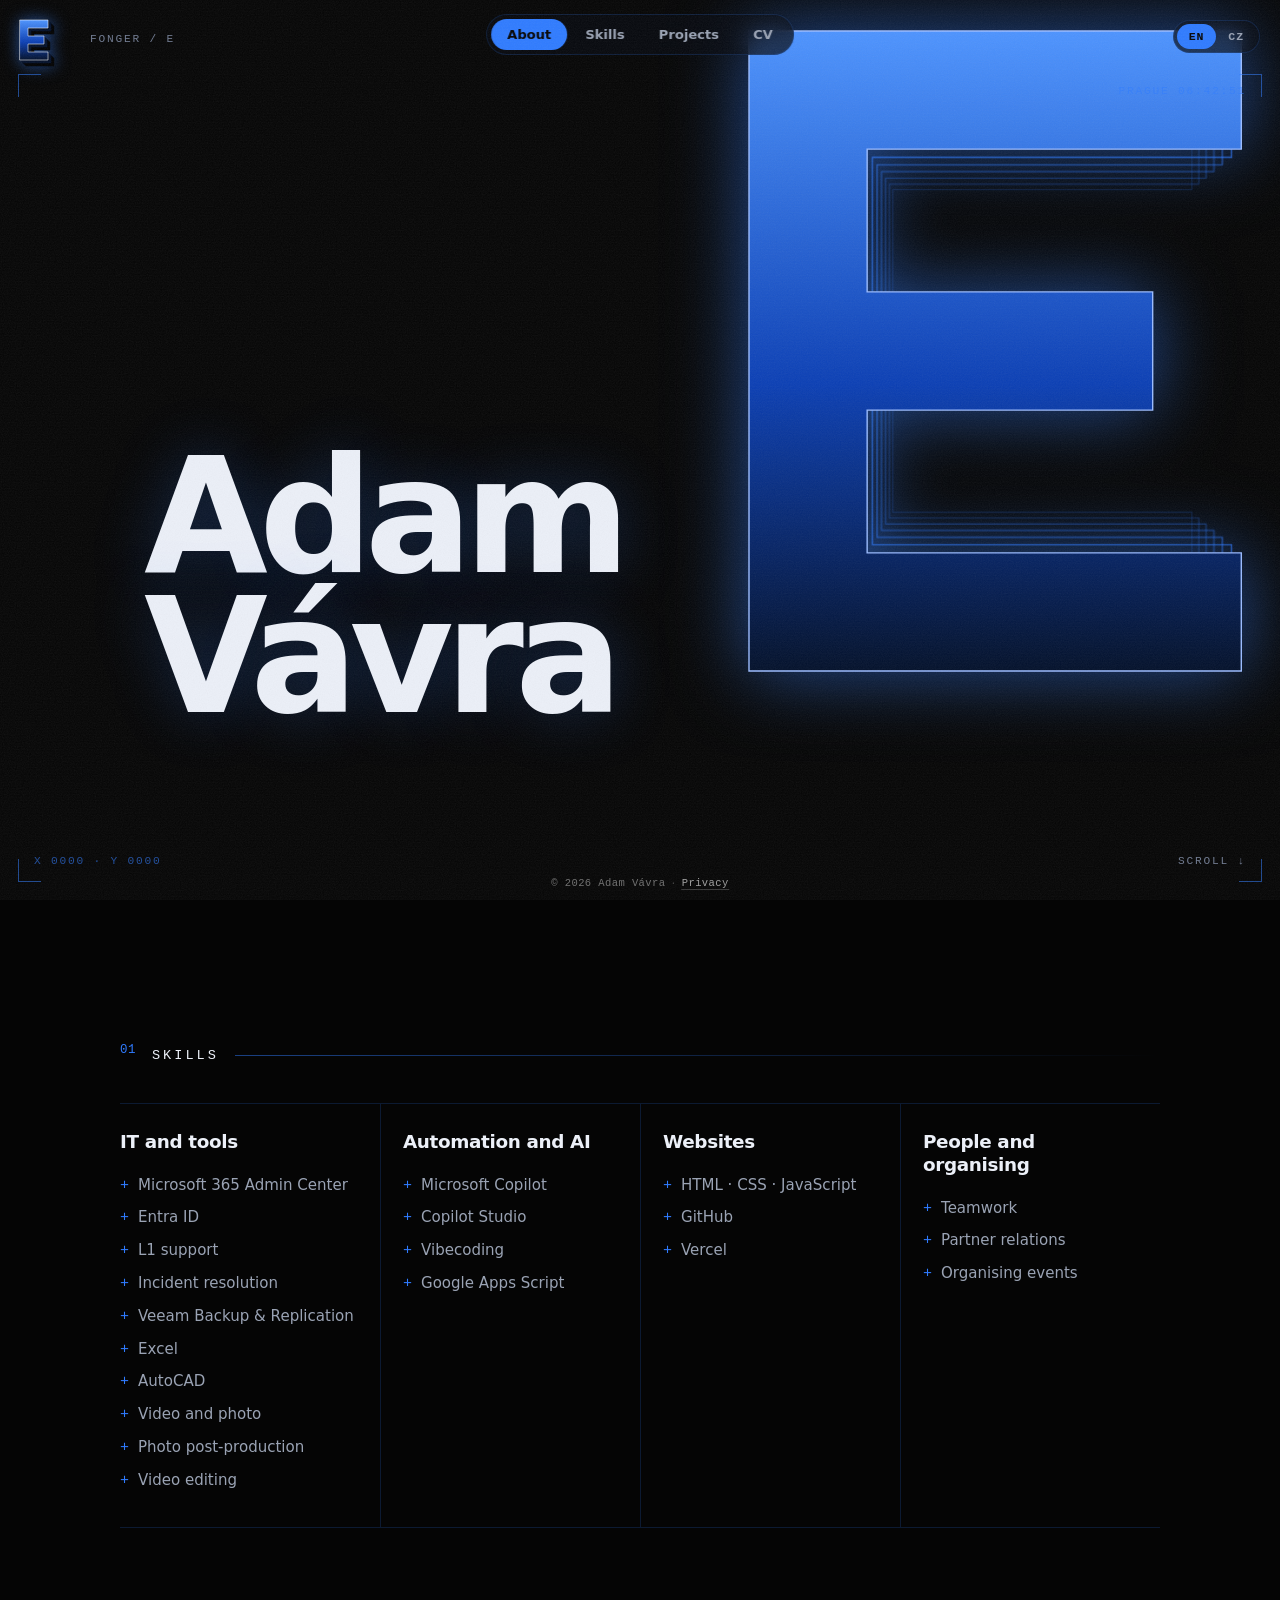
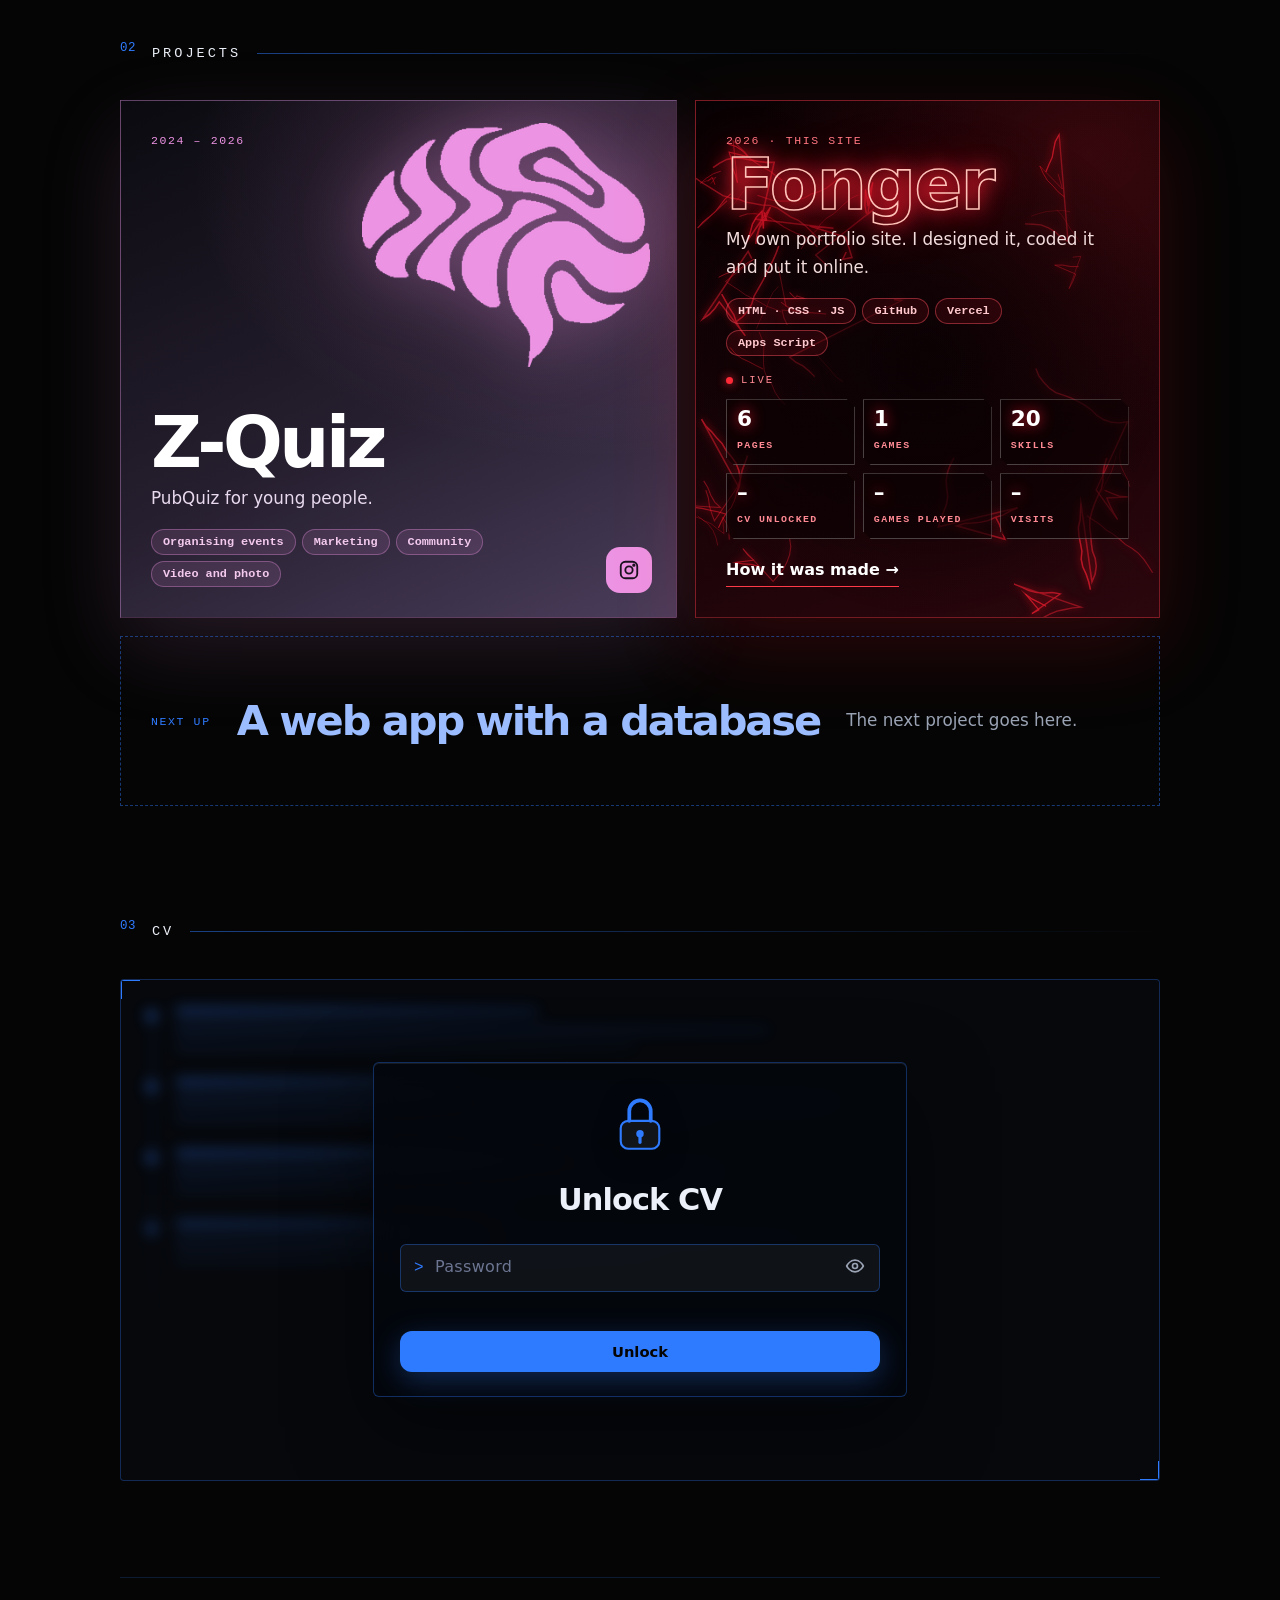
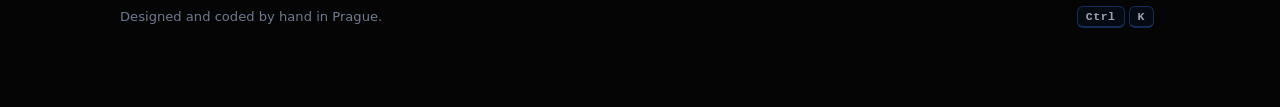
==== commit 3286f097: "Add files via upload" ====
--- a/experience.html
+++ b/experience.html
@@ -26,6 +26,7 @@
   <link rel="prefetch" href="project-fonger.html">
   <script src="transition.js"></script>
   <script>document.documentElement.classList.add('js');</script>
+  <script src="legal.js" defer></script>
 </head>
 <body class="exp">
   <canvas id="bg" aria-hidden="true"></canvas>
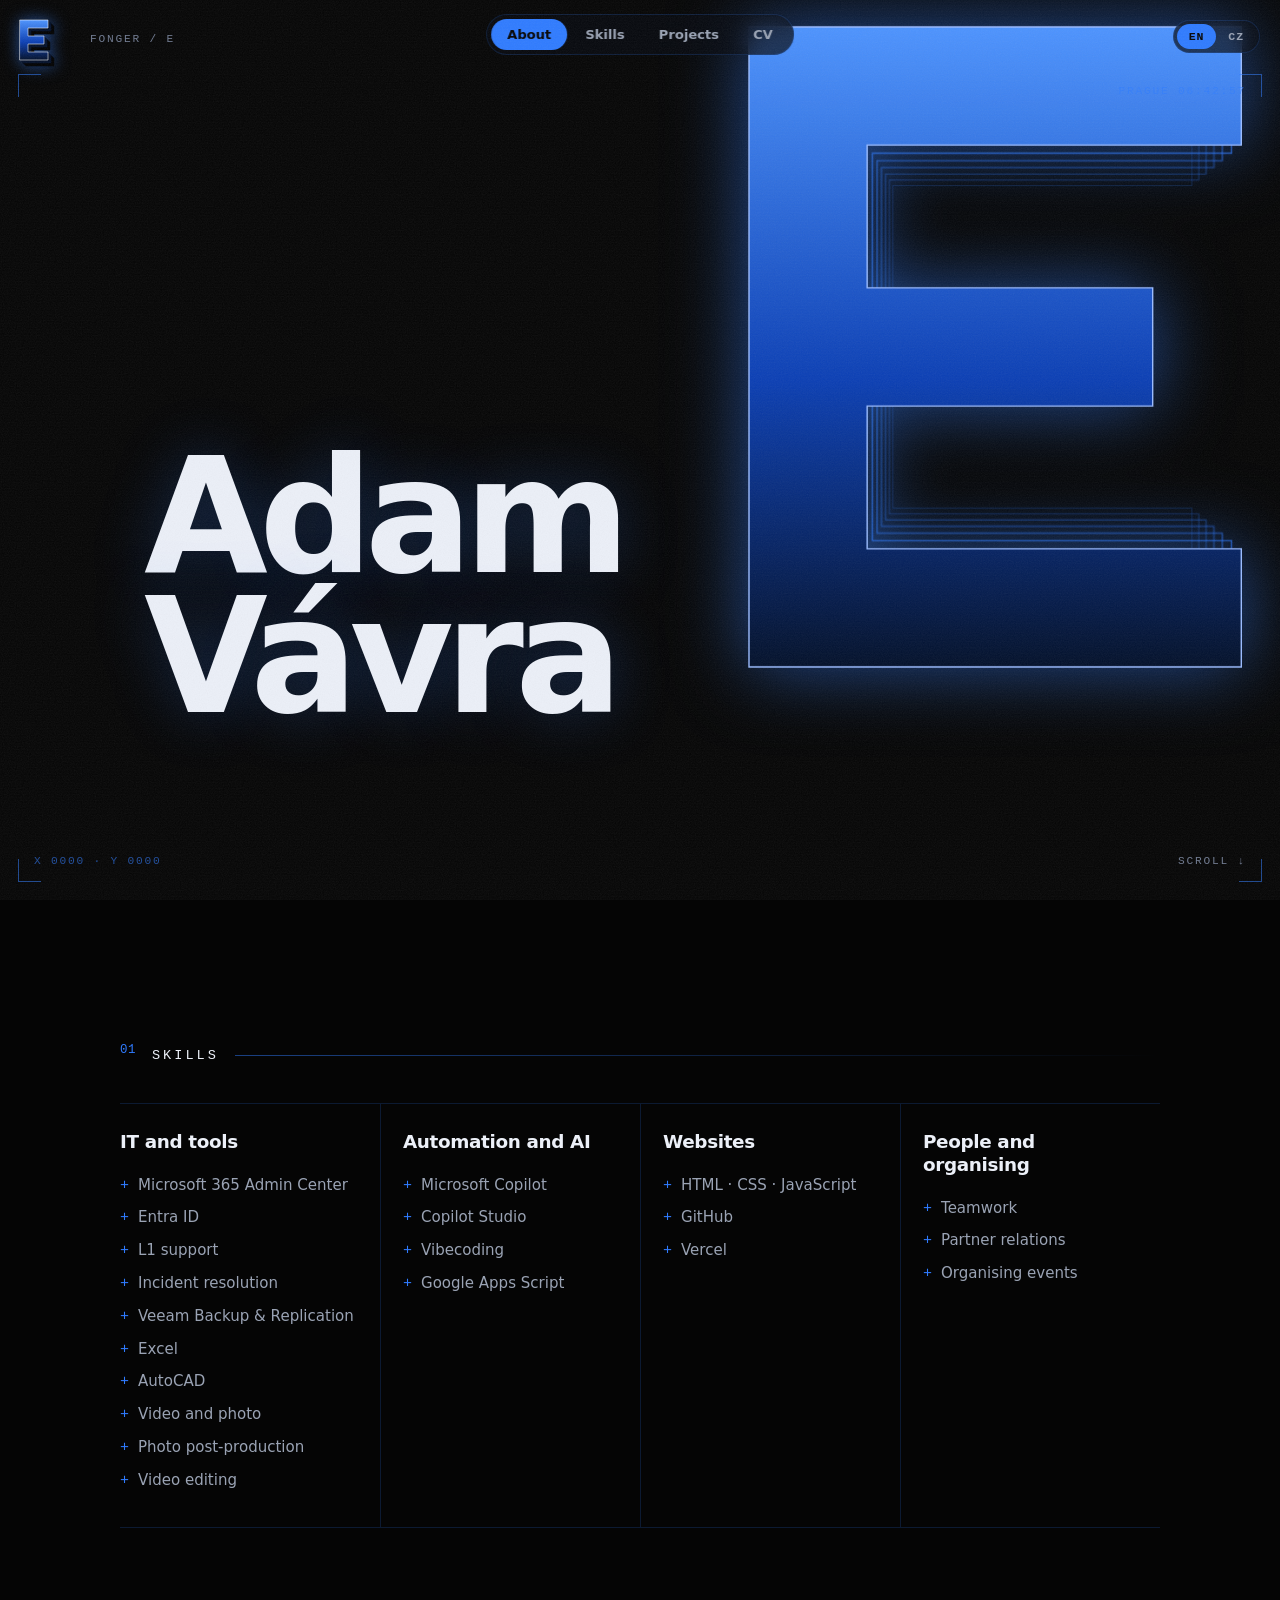
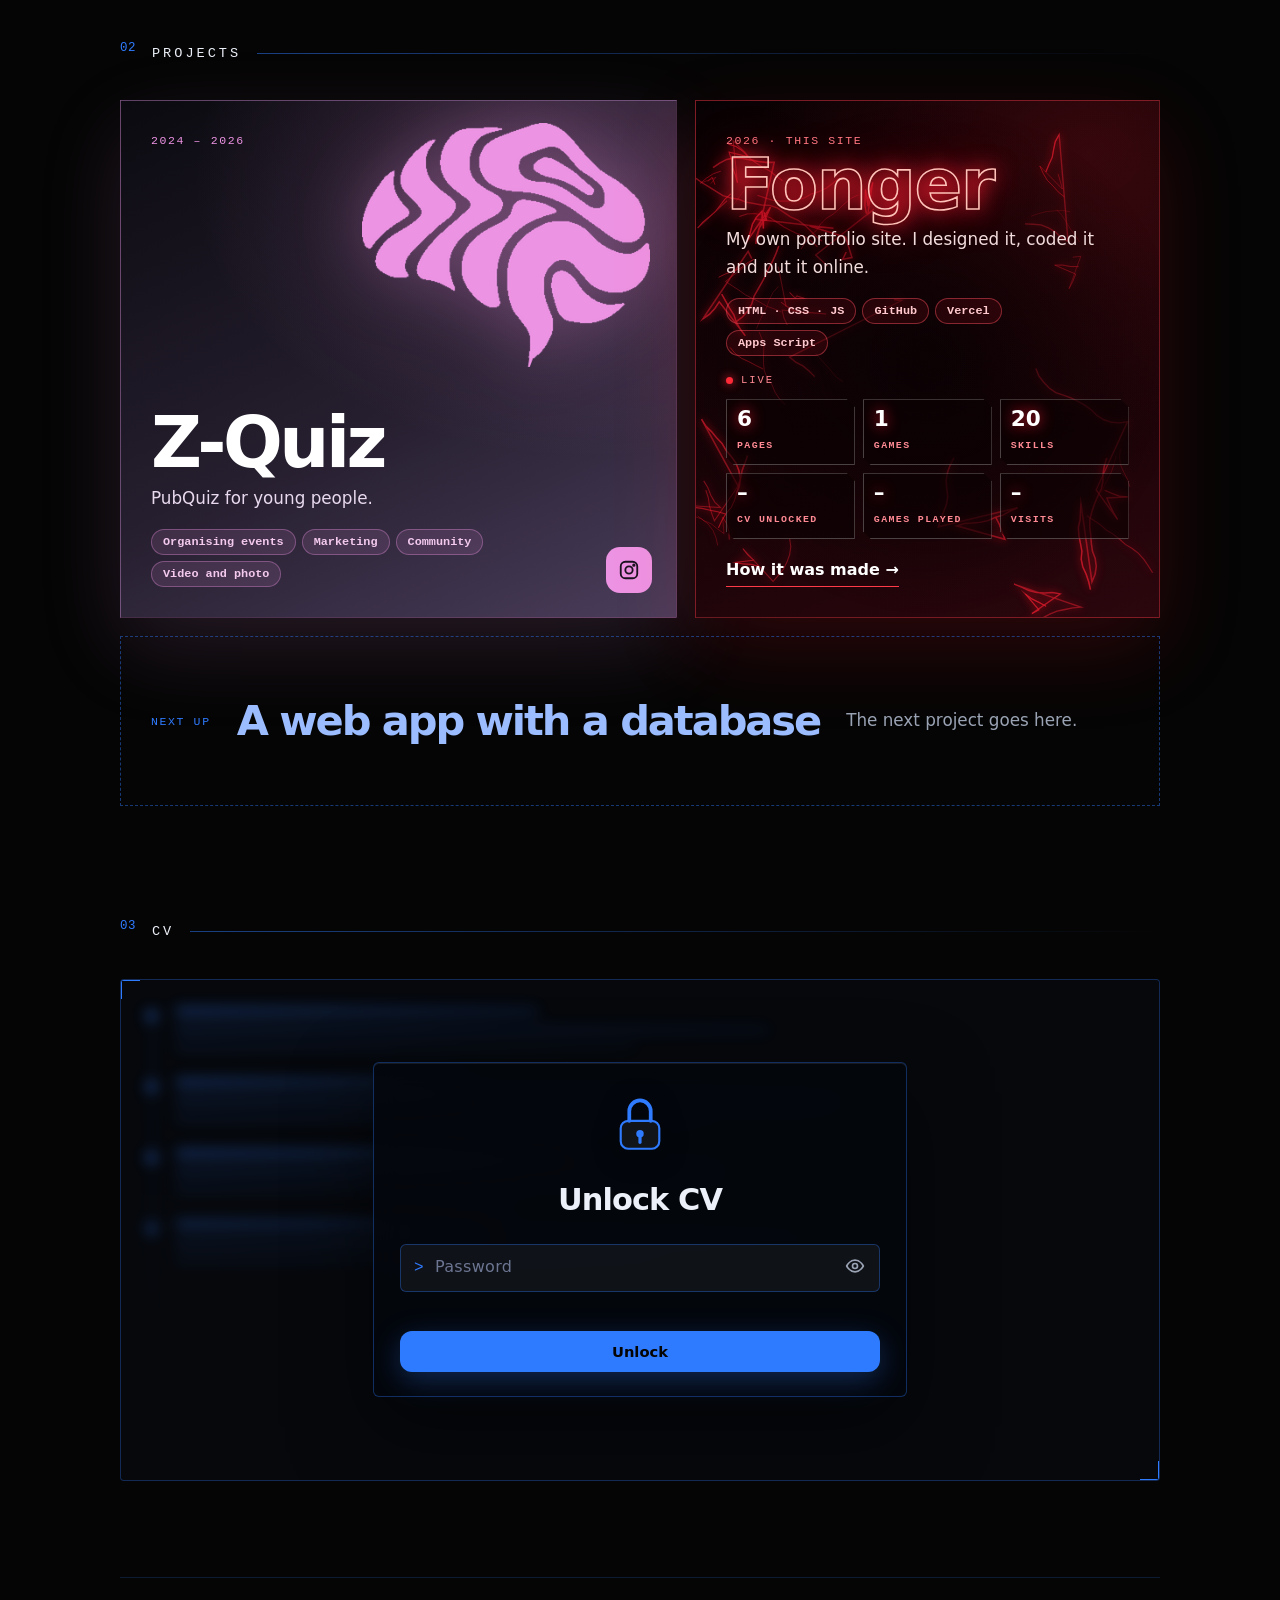
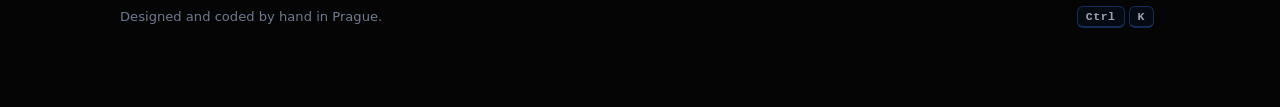
==== commit 37149ef5: "Add files via upload" ====
--- a/experience.html
+++ b/experience.html
@@ -26,7 +26,6 @@
   <link rel="prefetch" href="project-fonger.html">
   <script src="transition.js"></script>
   <script>document.documentElement.classList.add('js');</script>
-  <script src="legal.js" defer></script>
 </head>
 <body class="exp">
   <canvas id="bg" aria-hidden="true"></canvas>
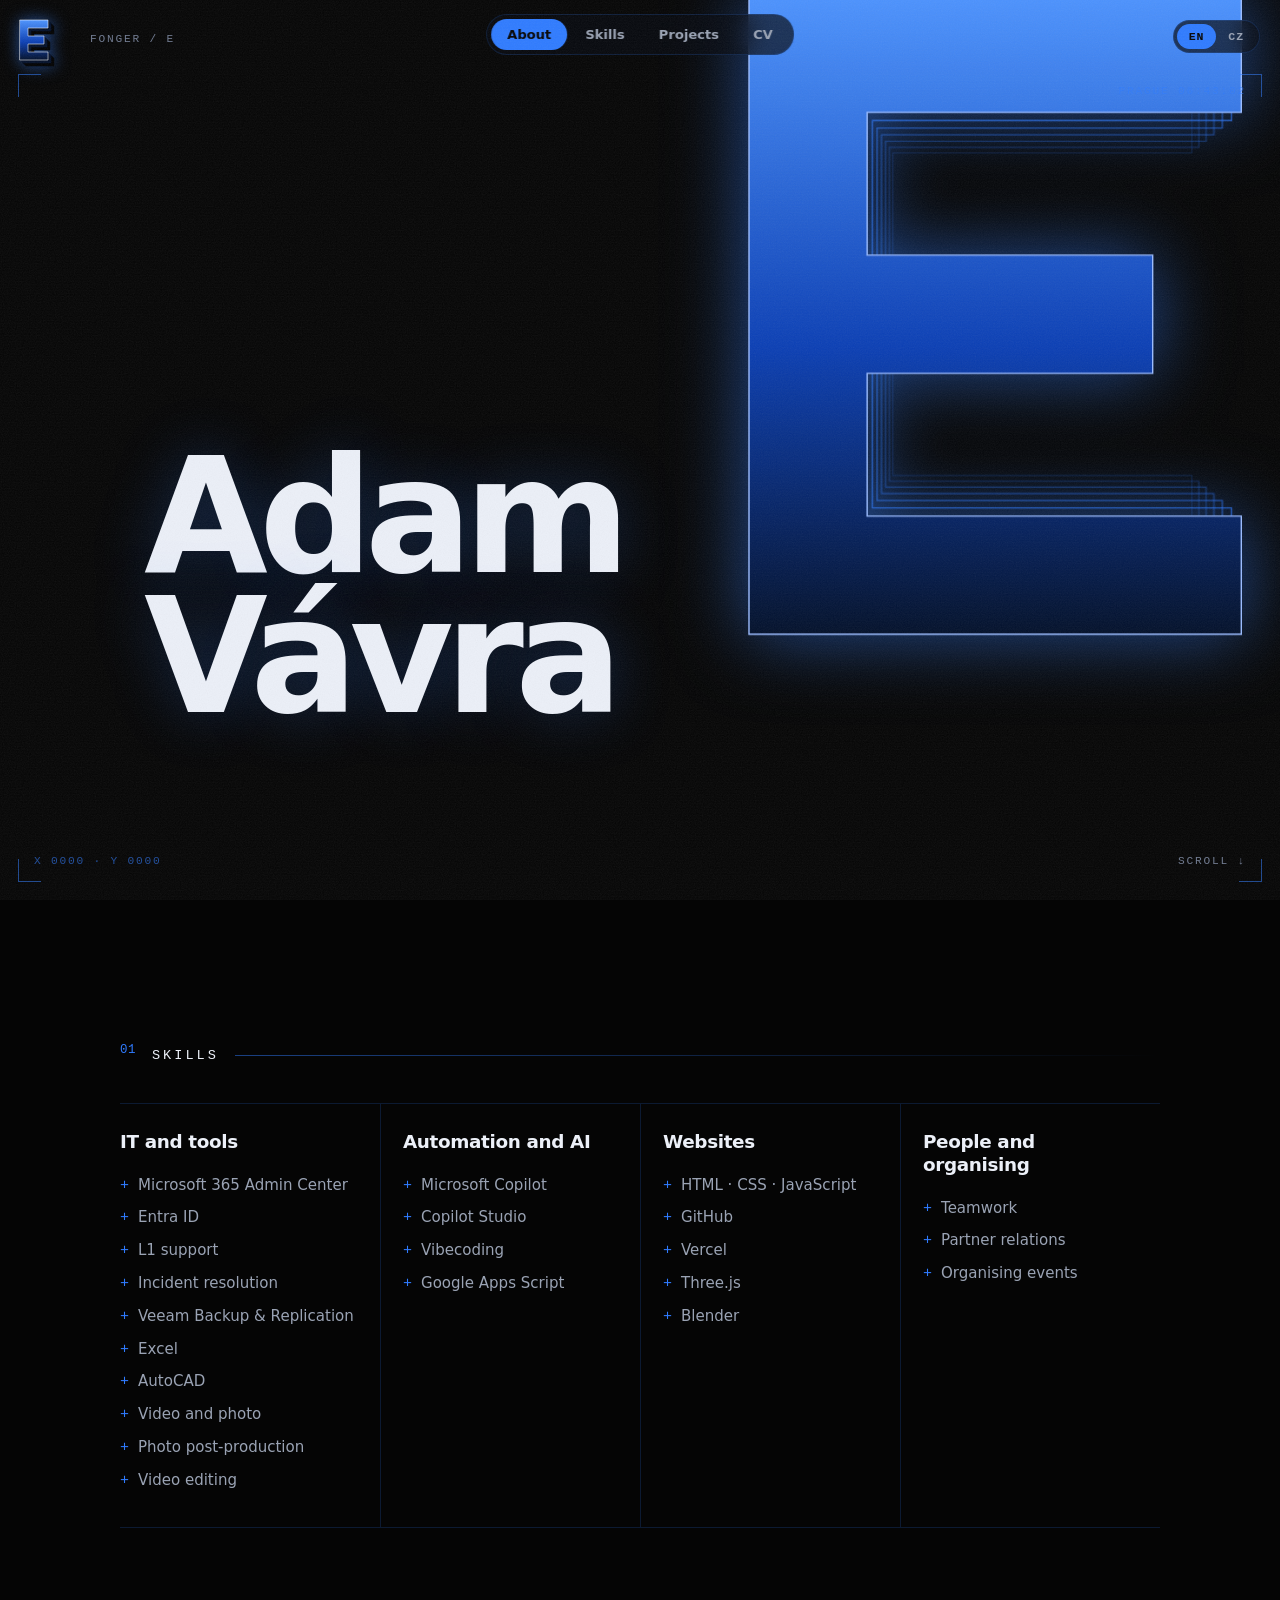
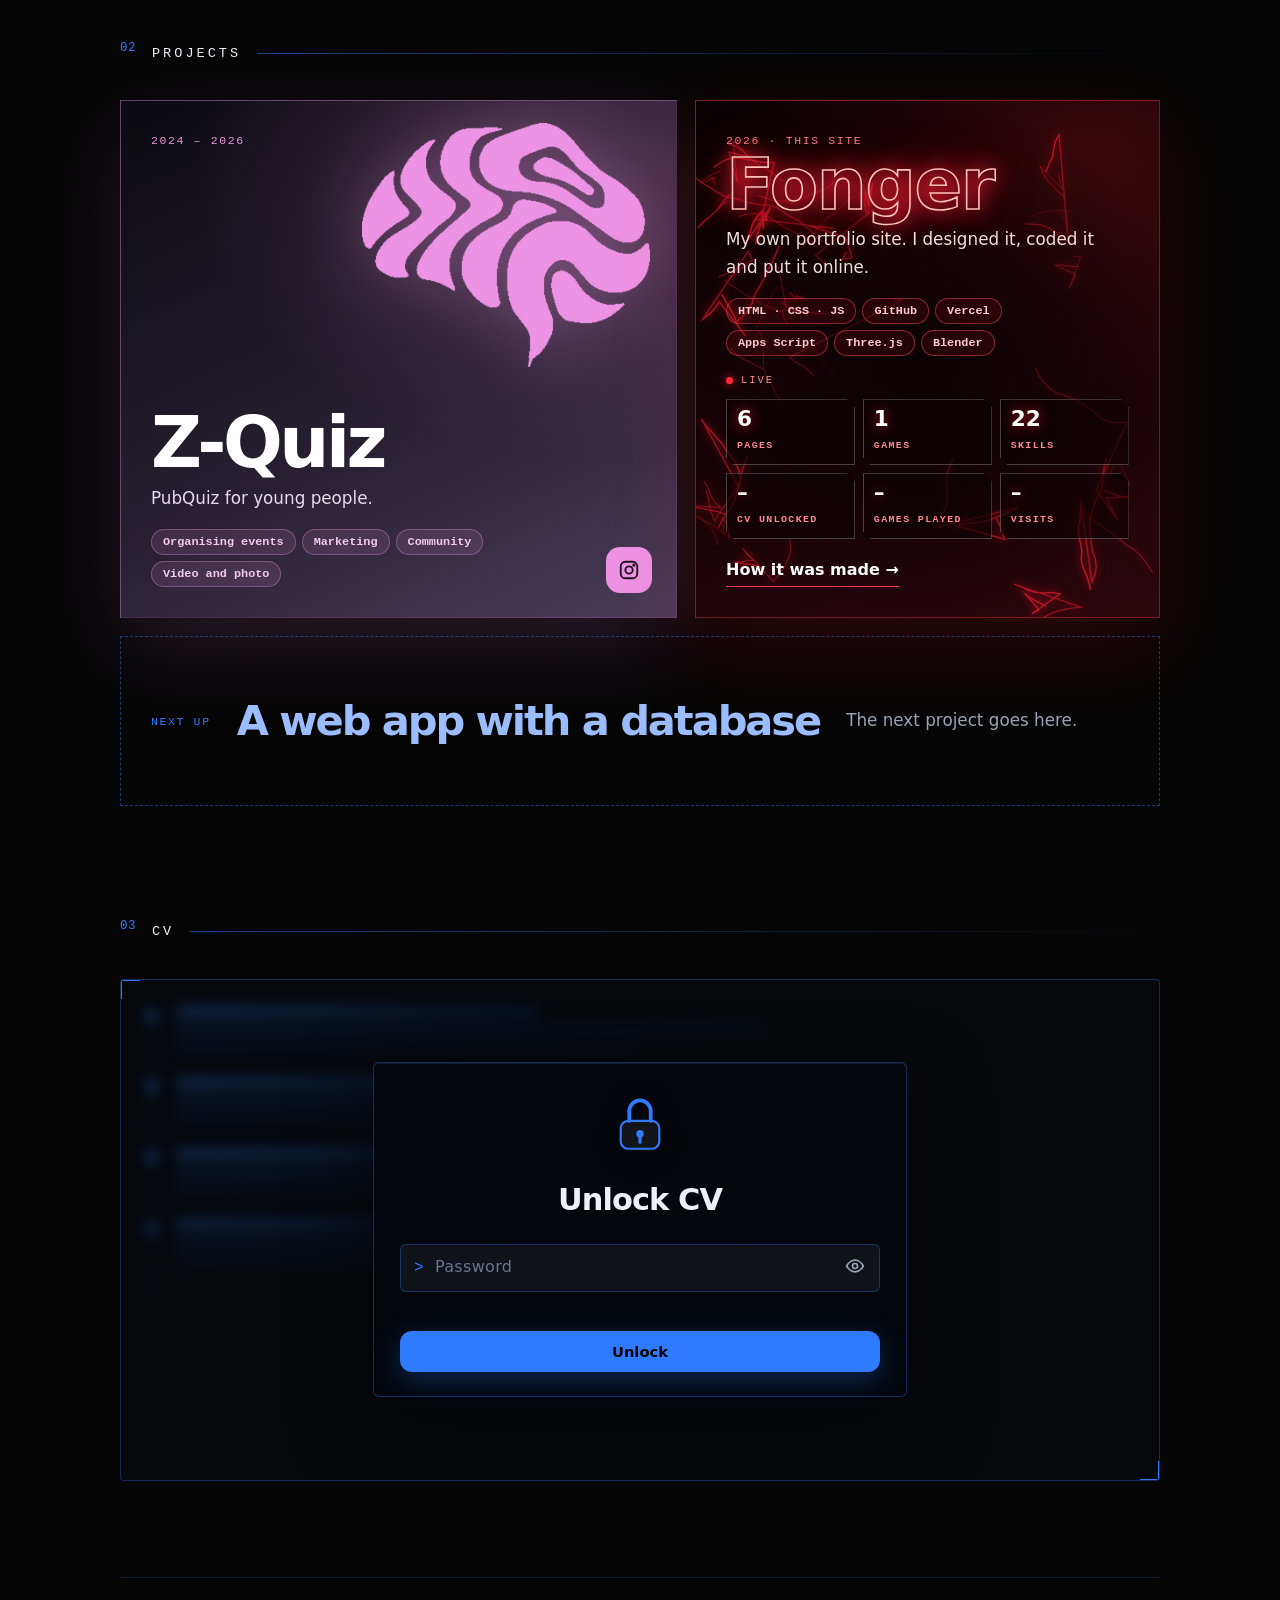
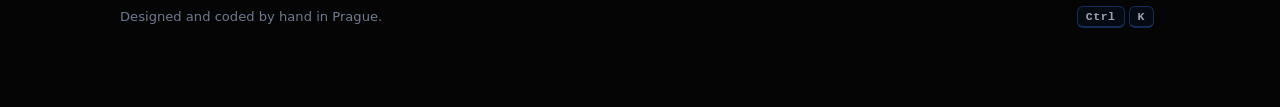
==== commit 0b528fca: "Add files via upload" ====
--- a/experience.html
+++ b/experience.html
@@ -88,7 +88,7 @@
         </article>
         <article class="mod rv" style="--d:.12s" data-g="web">
           <h3><span lang="en">Websites</span><span lang="cs">Weby</span></h3>
-          <ul><li data-s="web" tabindex="0" role="button">HTML · CSS · JavaScript</li><li data-s="github" tabindex="0" role="button">GitHub</li><li data-s="vercel" tabindex="0" role="button">Vercel</li></ul>
+          <ul><li data-s="web" tabindex="0" role="button">HTML · CSS · JavaScript</li><li data-s="github" tabindex="0" role="button">GitHub</li><li data-s="vercel" tabindex="0" role="button">Vercel</li><li data-s="three" tabindex="0" role="button">Three.js</li><li data-s="blender" tabindex="0" role="button">Blender</li></ul>
         </article>
         <article class="mod rv" style="--d:.18s" data-g="people">
           <h3><span lang="en">People and organising</span><span lang="cs">Lidé a organizace</span></h3>
@@ -114,11 +114,11 @@
           </a>
         </article>
 
-        <article class="tile fg rv" style="--d:.08s" data-tilt data-s="vibe web github vercel gas">
+        <article class="tile fg rv" style="--d:.08s" data-tilt data-s="vibe web github vercel gas three blender">
           <span class="tag mono">2026 · <span lang="en">This site</span><span lang="cs">Tenhle web</span></span>
           <h3>Fonger</h3>
           <p><span lang="en">My own portfolio site. I designed it, coded it and put it online.</span><span lang="cs">Můj vlastní portfolio web. Navrhl jsem ho, napsal a nasadil sám.</span></p>
-          <ul class="mini lite"><li>HTML · CSS · JS</li><li>GitHub</li><li>Vercel</li><li>Apps Script</li></ul>
+          <ul class="mini lite"><li>HTML · CSS · JS</li><li>GitHub</li><li>Vercel</li><li>Apps Script</li><li>Three.js</li><li>Blender</li></ul>
           <div class="lv mono">live</div>
           <div class="stats" id="stats">
             <div><b data-n="6">6</b><span><span lang="en">pages</span><span lang="cs">stránky</span></span></div>
--- a/style.css
+++ b/style.css
@@ -311,4 +311,13 @@
     animation: none !important;
     transform: translateX(-100vw);
   }
-}+}
+
+   @media (prefers-reduced-motion: no-preference) {
+     html[data-vt="fun"]::view-transition-old(root),
+     html[data-vt="fun"]::view-transition-new(root) { animation-delay: 0.5s; animation-fill-mode: both; }
+     html[data-vt="fun"]::view-transition-group(letter) { animation-duration: 0.75s; animation-delay: 0.5s; }
+     html[data-vt="fun"]::view-transition-image-pair(letter) { animation: gl-pair 1.25s step-end both; }
+     html[data-vt="fun"]::view-transition-old(letter) { animation: gl-old 1.25s step-end both; mix-blend-mode: normal; }
+     html[data-vt="fun"]::view-transition-new(letter) { animation: gl-new 1.25s step-end both; mix-blend-mode: normal; }
+   }
